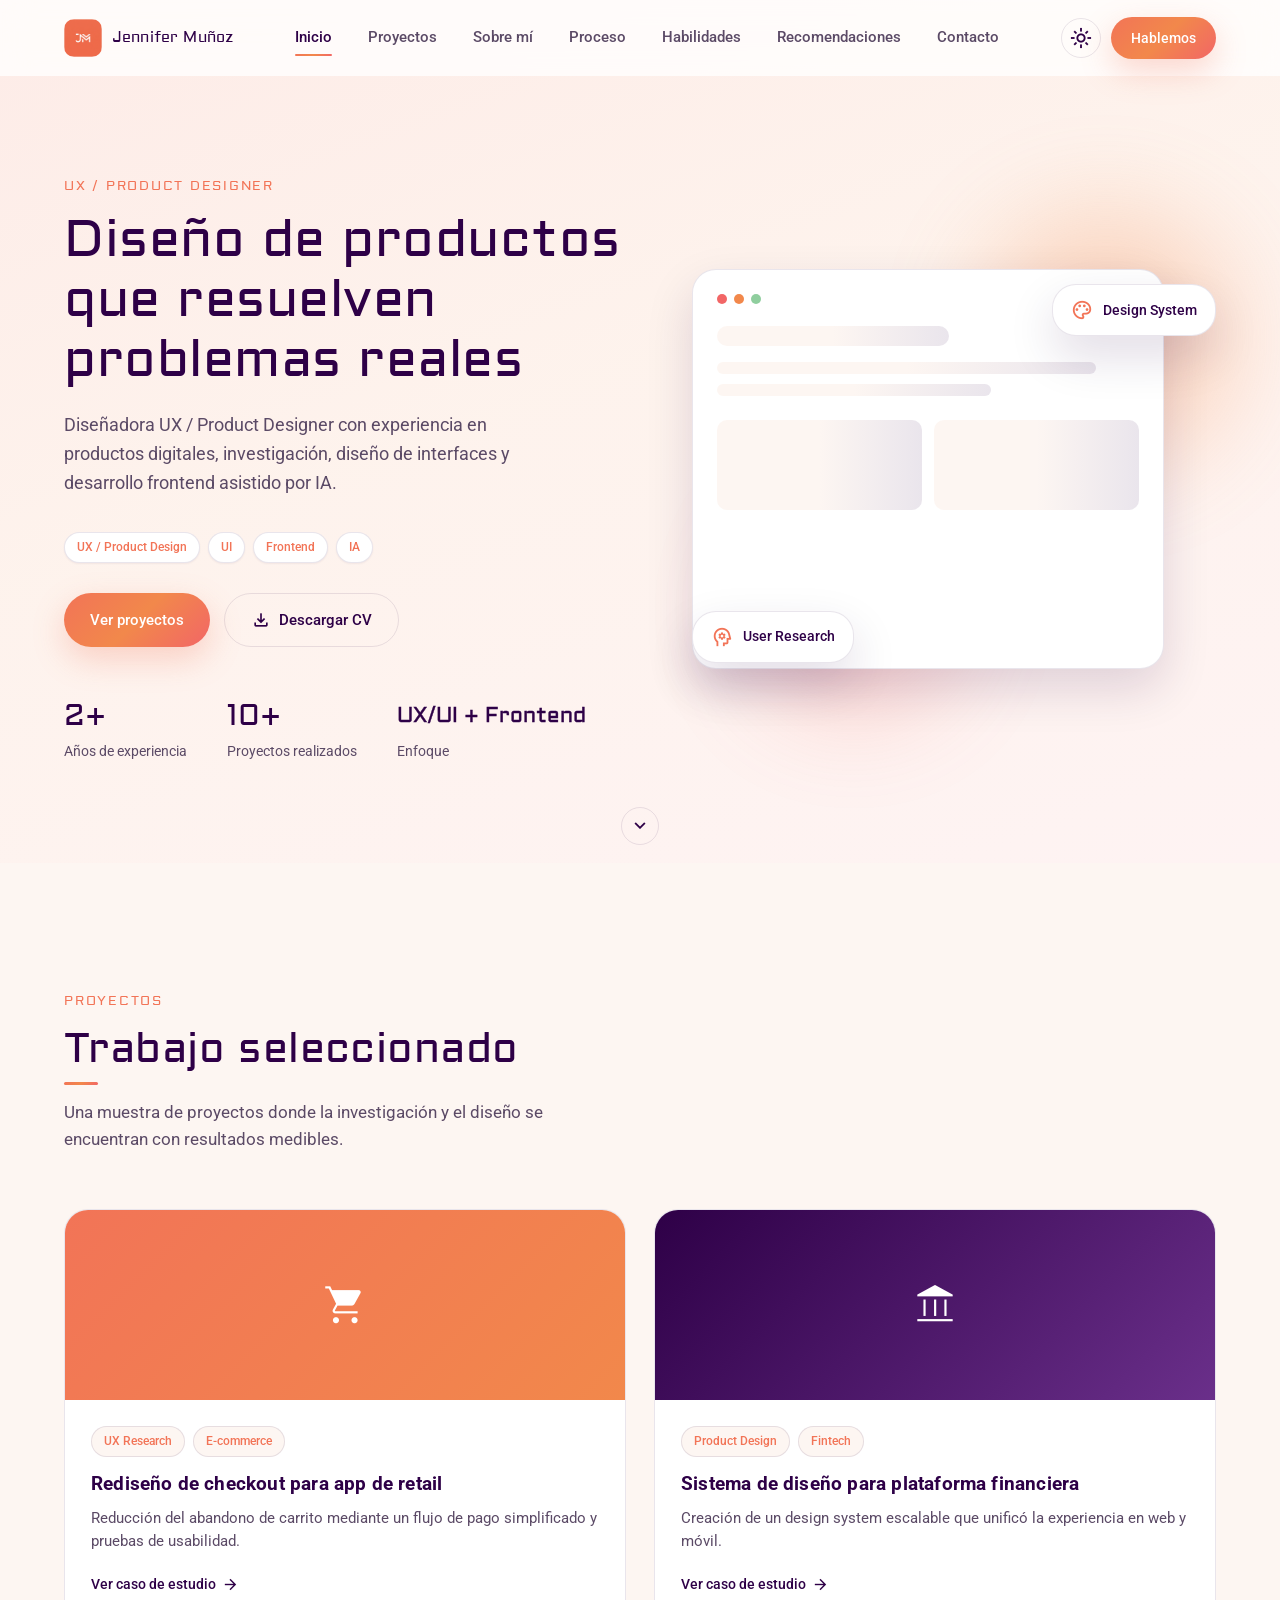
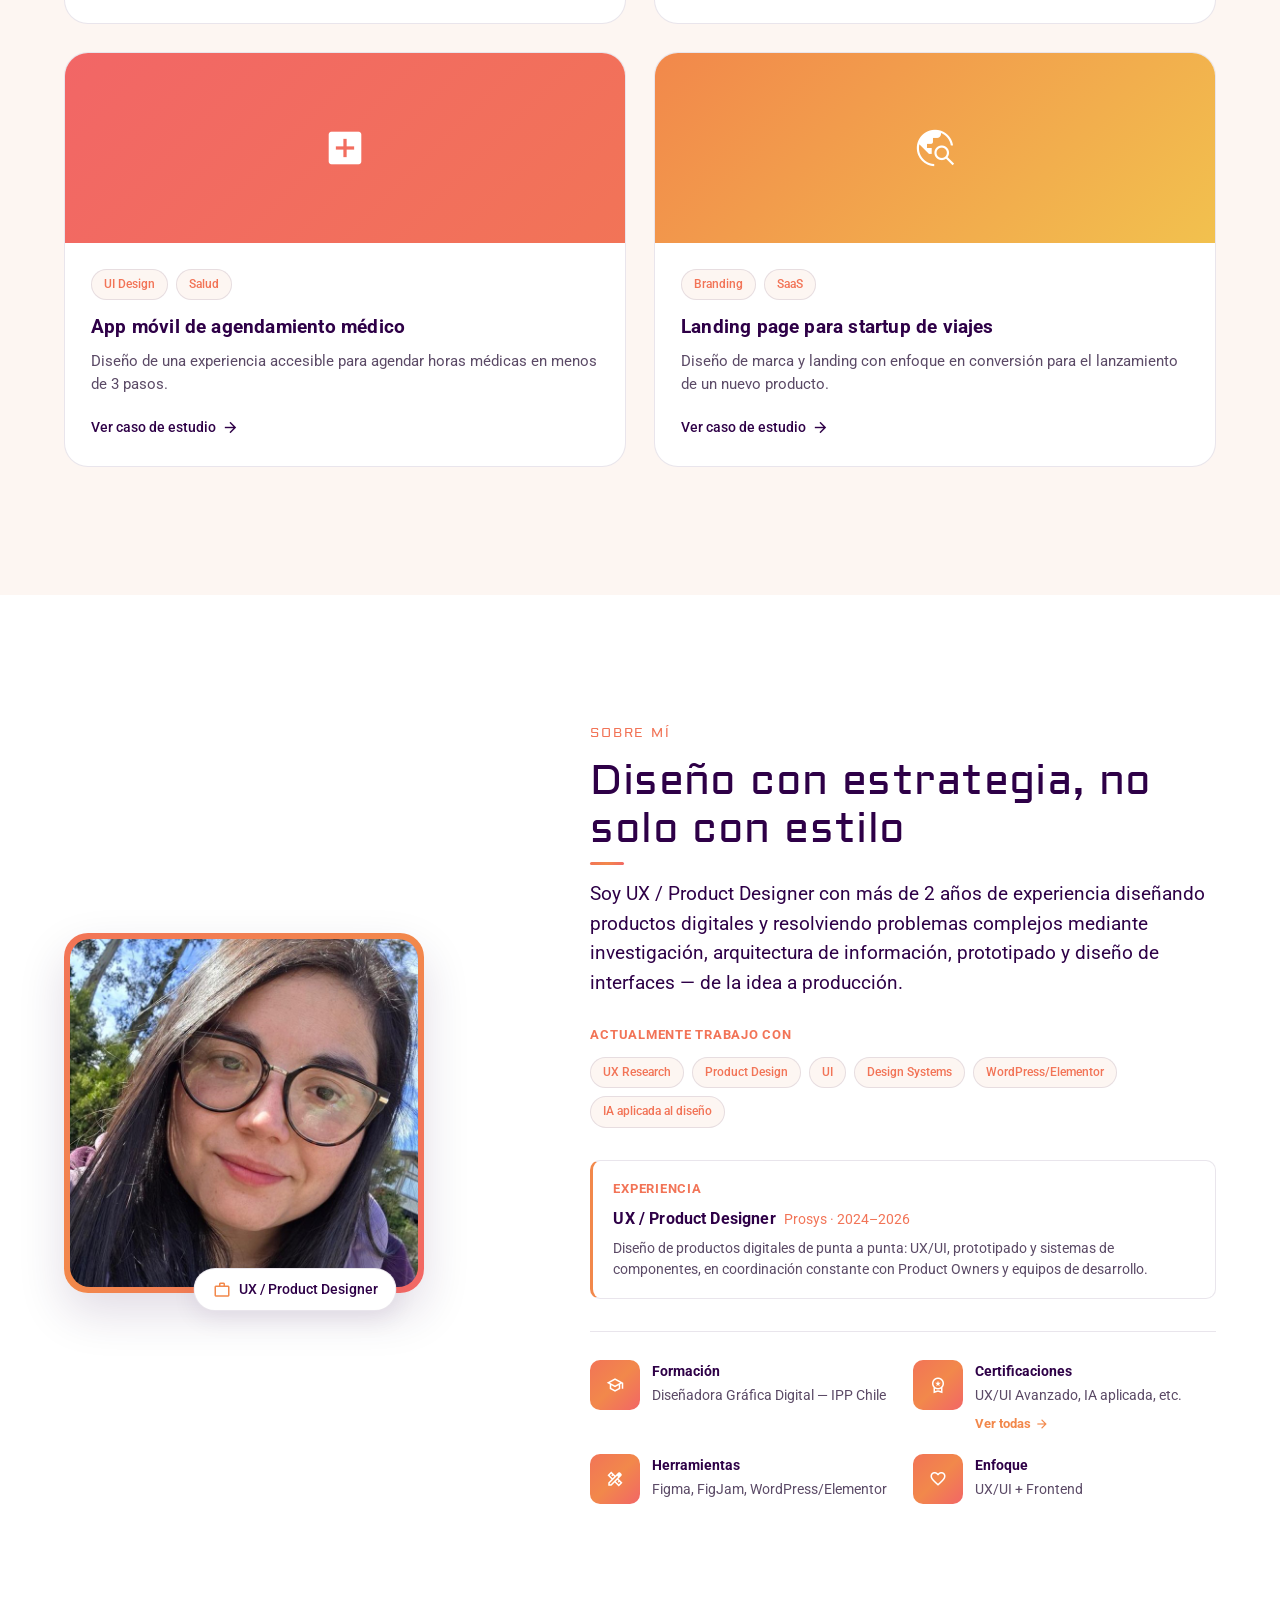
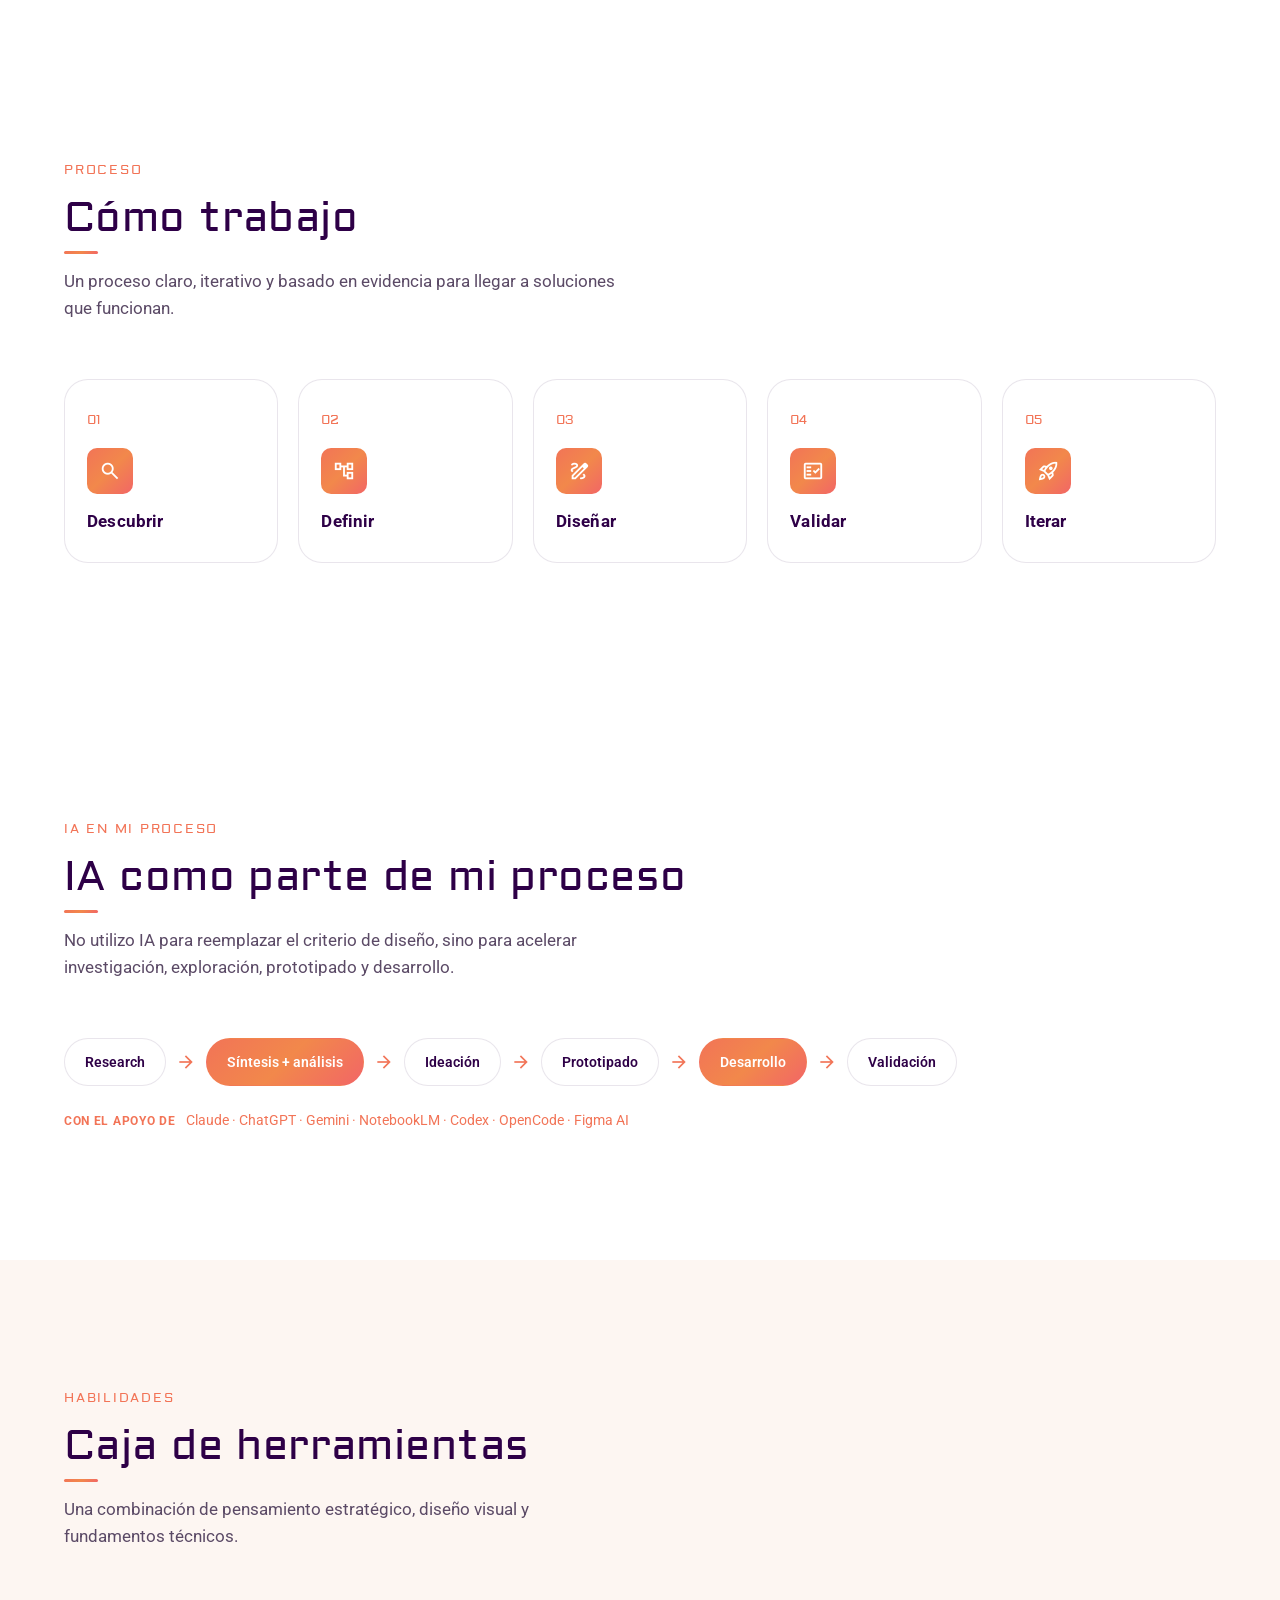
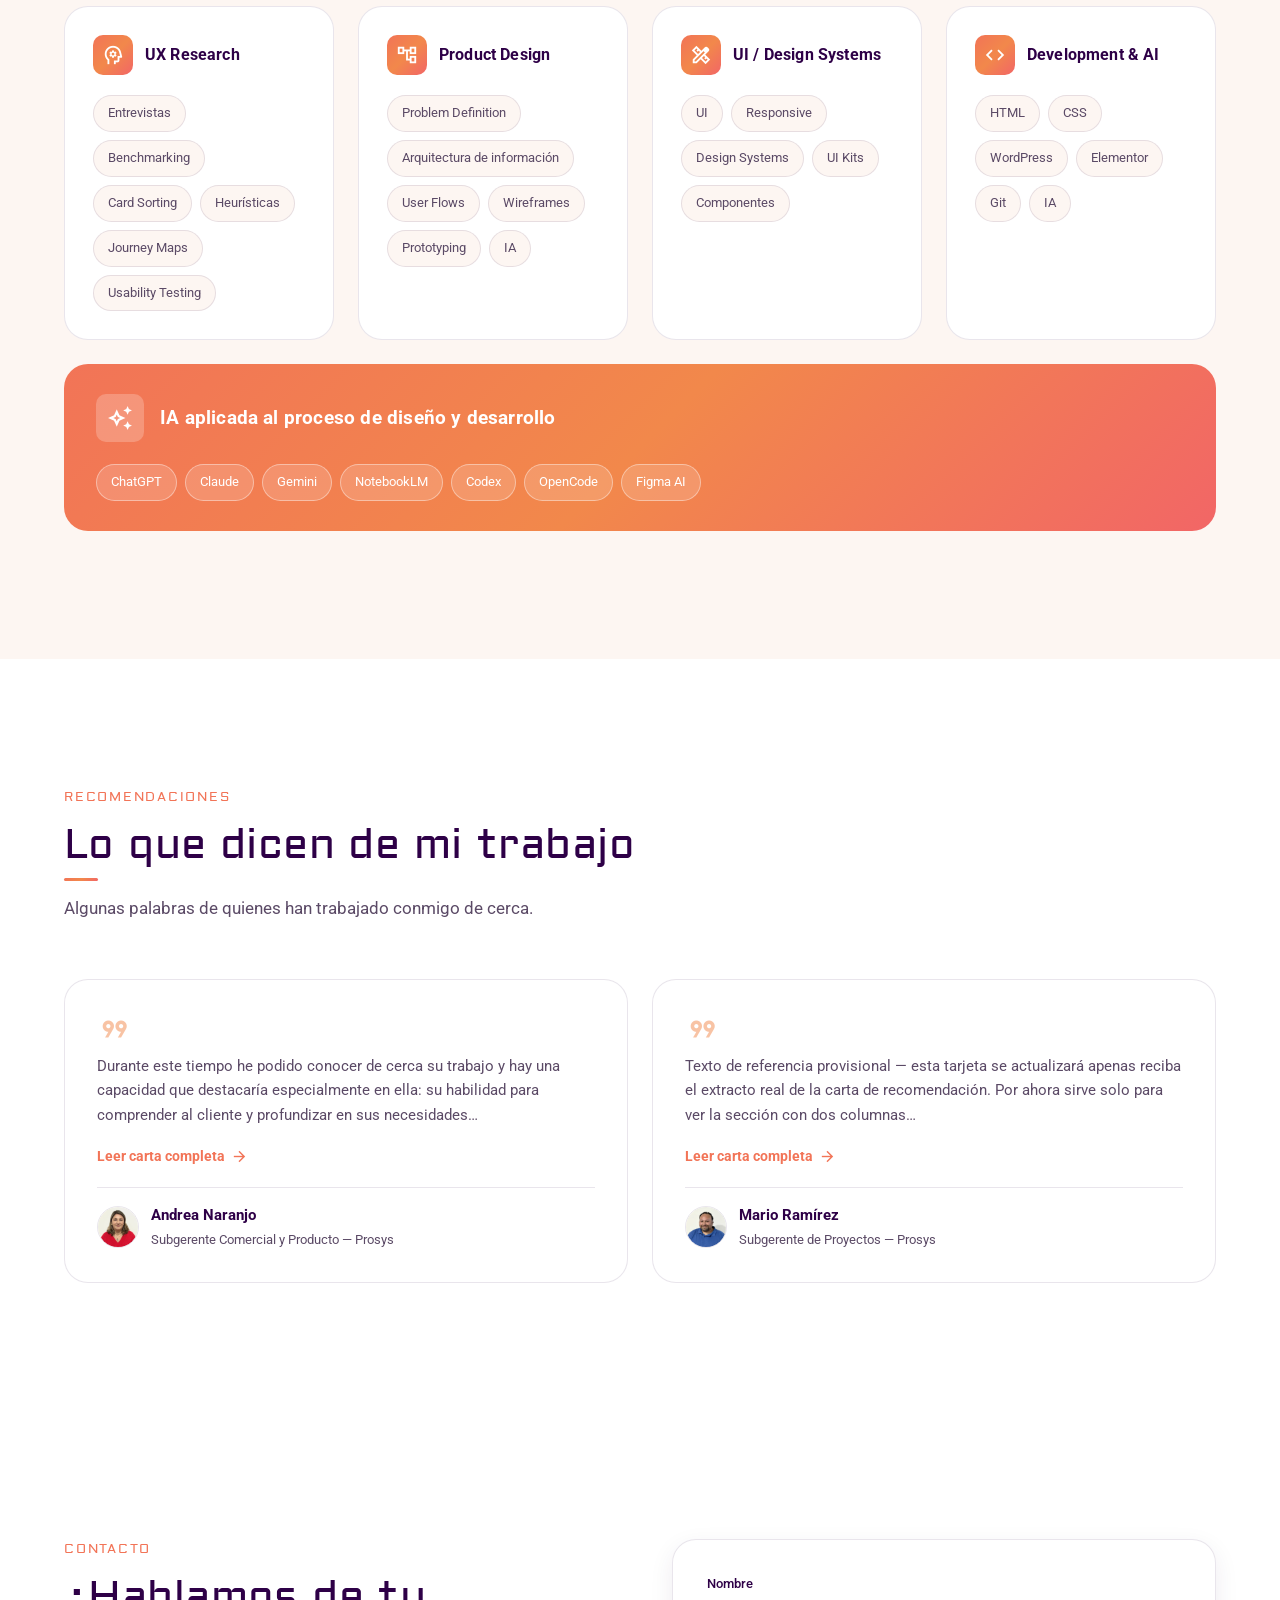
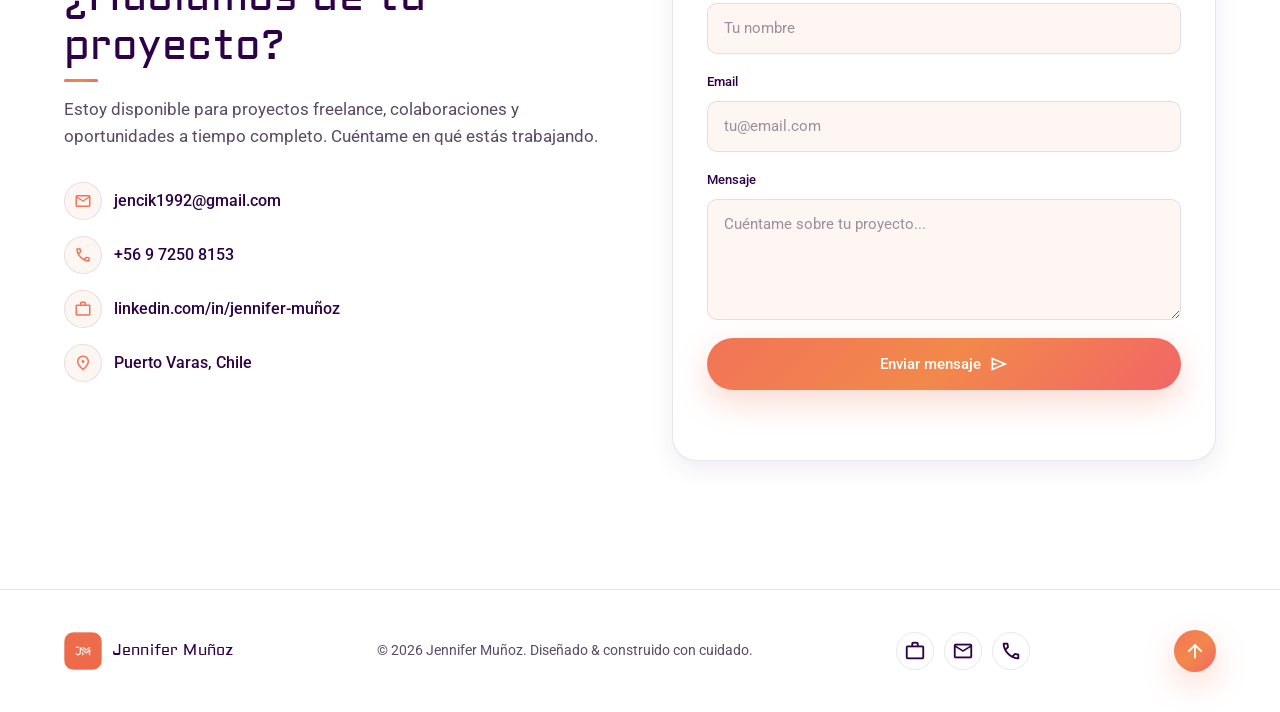
==== index.html @ 6d18bf31 "version 1" ====
<!DOCTYPE html>
<html lang="es">
<head>
<meta charset="UTF-8">
<meta name="viewport" content="width=device-width, initial-scale=1.0">
<title>Jennifer Muñoz — UX / Product Designer</title>
<meta name="description" content="Portafolio de Jennifer Muñoz, UX / Product Designer. Más de 2 años transformando necesidades de usuarios y de negocio en productos digitales claros y funcionales.">

<!-- Fonts: Roboto (texto) + Aldrich (títulos) -->
<link rel="preconnect" href="https://fonts.googleapis.com">
<link rel="preconnect" href="https://fonts.gstatic.com" crossorigin>
<link href="https://fonts.googleapis.com/css2?family=Aldrich&family=Roboto:ital,wght@0,300;0,400;0,500;0,700;0,900;1,400&display=swap" rel="stylesheet">

<!-- Google Material Symbols (iconografía) -->
<link rel="stylesheet" href="https://fonts.googleapis.com/css2?family=Material+Symbols+Outlined:opsz,wght,FILL,GRAD@20..48,300..600,0..1,-25..0&display=swap">

<link rel="icon" type="image/svg+xml" href="assets/favicon.svg">
<link rel="stylesheet" href="css/style.css">
</head>
<body>

<a class="skip-link" href="#main">Saltar al contenido</a>

<!-- ============ HEADER ============ -->
<header class="header" id="header">
  <div class="container header__inner">
    <a href="#inicio" class="logo" aria-label="Ir a inicio">
      <img src="assets/img/logo.png" alt="Jennifer Muñoz" class="logo__mark">
      <span class="logo__name">Jennifer&nbsp;Muñoz</span>
    </a>

    <nav class="nav" id="nav" aria-label="Navegación principal">
      <ul class="nav__list">
        <li><a href="#inicio" class="nav__link is-active">Inicio</a></li>
        <li><a href="#proyectos" class="nav__link">Proyectos</a></li>
        <li><a href="#sobre-mi" class="nav__link">Sobre mí</a></li>
        <li><a href="#proceso" class="nav__link">Proceso</a></li>
        <li><a href="#habilidades" class="nav__link">Habilidades</a></li>
        <li><a href="#recomendaciones" class="nav__link">Recomendaciones</a></li>
        <li><a href="#contacto" class="nav__link">Contacto</a></li>
      </ul>
    </nav>

    <div class="header__actions">
      <button class="theme-toggle" id="themeToggle" type="button" aria-label="Cambiar a modo oscuro" aria-pressed="false">
        <span class="material-symbols-outlined theme-toggle__icon theme-toggle__icon--light">light_mode</span>
        <span class="material-symbols-outlined theme-toggle__icon theme-toggle__icon--dark">dark_mode</span>
      </button>

      <a href="#contacto" class="btn btn--primary btn--sm header__cta">Hablemos</a>

      <button class="menu-toggle" id="menuToggle" type="button" aria-label="Abrir menú" aria-expanded="false" aria-controls="nav">
        <span class="material-symbols-outlined">menu</span>
      </button>
    </div>
  </div>
</header>

<div class="nav-overlay" id="navOverlay"></div>

<main id="main">

  <!-- ============ HERO / INICIO ============ -->
  <section class="hero" id="inicio">
    <div class="container hero__inner">
      <div class="hero__content" data-animate>
        <p class="eyebrow">UX / Product Designer</p>
        <h1 class="hero__title">Diseño de productos que resuelven problemas reales</h1>
        <p class="hero__lead">Diseñadora UX / Product Designer con experiencia en productos digitales, investigación, diseño de interfaces y desarrollo frontend asistido por IA.</p>

        <ul class="hero__tags">
          <li class="tag">UX / Product Design</li>
          <li class="tag">UI</li>
          <li class="tag">Frontend</li>
          <li class="tag">IA</li>
        </ul>

        <div class="hero__cta">
          <a href="#proyectos" class="btn btn--primary">Ver proyectos</a>
          <a href="assets/cv-jennifer-munoz.pdf" class="btn btn--ghost" download>
            <span class="material-symbols-outlined">download</span>
            Descargar CV
          </a>
        </div>

        <dl class="hero__stats">
          <div class="hero__stat">
            <dt data-count-to="2" data-count-suffix="+">0</dt>
            <dd>Años de experiencia</dd>
          </div>
          <div class="hero__stat">
            <dt data-count-to="10" data-count-suffix="+">0</dt>
            <dd>Proyectos realizados</dd>
          </div>
          <div class="hero__stat">
            <dt class="hero__stat-text">UX/UI + Frontend</dt>
            <dd>Enfoque</dd>
          </div>
        </dl>
      </div>

      <div class="hero__visual" data-animate data-animate-delay="1">
        <div class="hero-card hero-card--main">
          <div class="hero-card__top">
            <span class="dot dot--red"></span>
            <span class="dot dot--yellow"></span>
            <span class="dot dot--green"></span>
          </div>
          <div class="hero-card__body">
            <div class="skeleton skeleton--title"></div>
            <div class="skeleton skeleton--text"></div>
            <div class="skeleton skeleton--text short"></div>
            <div class="skeleton-grid">
              <div class="skeleton skeleton--block"></div>
              <div class="skeleton skeleton--block"></div>
            </div>
          </div>
        </div>
        <div class="hero-card hero-card--float-1">
          <span class="material-symbols-outlined">palette</span>
          <span>Design System</span>
        </div>
        <div class="hero-card hero-card--float-2">
          <span class="material-symbols-outlined">psychology</span>
          <span>User Research</span>
        </div>
        <div class="blob blob--1" aria-hidden="true"></div>
        <div class="blob blob--2" aria-hidden="true"></div>
      </div>
    </div>
    <button class="scroll-cue" id="scrollCue" aria-label="Bajar a la siguiente sección">
      <span class="material-symbols-outlined">keyboard_arrow_down</span>
    </button>
  </section>

  <!-- ============ PROYECTOS ============ -->
  <section class="projects" id="proyectos">
    <div class="container">
      <div class="section-head" data-animate>
        <p class="eyebrow">Proyectos</p>
        <h2 class="section-title">Trabajo seleccionado</h2>
        <p class="section-lead">Una muestra de proyectos donde la investigación y el diseño se encuentran con resultados medibles.</p>
      </div>

      <div class="projects__grid">

        <a class="project-card" href="proyectos/proyecto-1.html" data-animate>
          <div class="project-card__media project-card__media--1">
            <span class="material-symbols-outlined">shopping_cart</span>
          </div>
          <div class="project-card__body">
            <div class="project-card__tags">
              <span class="tag">UX Research</span>
              <span class="tag">E-commerce</span>
            </div>
            <h3>Rediseño de checkout para app de retail</h3>
            <p>Reducción del abandono de carrito mediante un flujo de pago simplificado y pruebas de usabilidad.</p>
            <span class="project-card__link">Ver caso de estudio <span class="material-symbols-outlined">arrow_forward</span></span>
          </div>
        </a>

        <a class="project-card" href="proyectos/proyecto-2.html" data-animate data-animate-delay="1">
          <div class="project-card__media project-card__media--2">
            <span class="material-symbols-outlined">account_balance</span>
          </div>
          <div class="project-card__body">
            <div class="project-card__tags">
              <span class="tag">Product Design</span>
              <span class="tag">Fintech</span>
            </div>
            <h3>Sistema de diseño para plataforma financiera</h3>
            <p>Creación de un design system escalable que unificó la experiencia en web y móvil.</p>
            <span class="project-card__link">Ver caso de estudio <span class="material-symbols-outlined">arrow_forward</span></span>
          </div>
        </a>

        <a class="project-card" href="proyectos/proyecto-3.html" data-animate data-animate-delay="2">
          <div class="project-card__media project-card__media--3">
            <span class="material-symbols-outlined">local_hospital</span>
          </div>
          <div class="project-card__body">
            <div class="project-card__tags">
              <span class="tag">UI Design</span>
              <span class="tag">Salud</span>
            </div>
            <h3>App móvil de agendamiento médico</h3>
            <p>Diseño de una experiencia accesible para agendar horas médicas en menos de 3 pasos.</p>
            <span class="project-card__link">Ver caso de estudio <span class="material-symbols-outlined">arrow_forward</span></span>
          </div>
        </a>

        <a class="project-card" href="proyectos/proyecto-4.html" data-animate data-animate-delay="3">
          <div class="project-card__media project-card__media--4">
            <span class="material-symbols-outlined">travel_explore</span>
          </div>
          <div class="project-card__body">
            <div class="project-card__tags">
              <span class="tag">Branding</span>
              <span class="tag">SaaS</span>
            </div>
            <h3>Landing page para startup de viajes</h3>
            <p>Diseño de marca y landing con enfoque en conversión para el lanzamiento de un nuevo producto.</p>
            <span class="project-card__link">Ver caso de estudio <span class="material-symbols-outlined">arrow_forward</span></span>
          </div>
        </a>

      </div>
    </div>
  </section>

  <!-- ============ SOBRE MÍ ============ -->
  <section class="about" id="sobre-mi">
    <div class="container about__inner">
      <div class="about__visual" data-animate>
        <div class="about__avatar">
          <img src="assets/img/about-photo.jpg" alt="Jennifer Muñoz" loading="lazy">
        </div>
        <div class="about__badge">
          <span class="material-symbols-outlined">work</span>
          UX / Product Designer
        </div>
      </div>

      <div class="about__content" data-animate data-animate-delay="1">
        <p class="eyebrow">Sobre mí</p>
        <h2 class="section-title">Diseño con estrategia, no solo con estilo</h2>
        <p class="about__lead">
          Soy UX / Product Designer con más de 2 años de experiencia diseñando productos digitales
          y resolviendo problemas complejos mediante investigación, arquitectura de información,
          prototipado y diseño de interfaces — de la idea a producción.
        </p>

        <div class="about__stack">
          <span class="about__stack-label">Actualmente trabajo con</span>
          <ul class="about__stack-tags">
            <li class="tag">UX Research</li>
            <li class="tag">Product Design</li>
            <li class="tag">UI</li>
            <li class="tag">Design Systems</li>
            <li class="tag">WordPress/Elementor</li>
            <li class="tag">IA aplicada al diseño</li>
          </ul>
        </div>

        <div class="about__experience">
          <span class="about__experience-label">Experiencia</span>
          <div class="about__experience-head">
            <h3>UX / Product Designer</h3>
            <span class="about__experience-meta">Prosys · 2024–2026</span>
          </div>
          <p class="about__experience-desc">Diseño de productos digitales de punta a punta: UX/UI, prototipado y sistemas de componentes, en coordinación constante con Product Owners y equipos de desarrollo.</p>
        </div>

        <ul class="about__facts">
          <li>
            <span class="material-symbols-outlined">school</span>
            <div><strong>Formación</strong><span>Diseñadora Gráfica Digital — IPP Chile</span></div>
          </li>
          <li>
            <span class="material-symbols-outlined">workspace_premium</span>
            <div>
              <strong>Certificaciones</strong>
              <span>UX/UI Avanzado, IA aplicada, etc.</span>
              <button type="button" class="about__facts-more" data-recommendation-trigger="cert-modal">
                Ver todas
                <span class="material-symbols-outlined" aria-hidden="true">arrow_forward</span>
              </button>
            </div>
          </li>
          <li>
            <span class="material-symbols-outlined">design_services</span>
            <div><strong>Herramientas</strong><span>Figma, FigJam, WordPress/Elementor</span></div>
          </li>
          <li>
            <span class="material-symbols-outlined">favorite</span>
            <div><strong>Enfoque</strong><span>UX/UI + Frontend</span></div>
          </li>
        </ul>
      </div>
    </div>

    <!-- Modal de certificaciones -->
    <div class="recommendation-modal" id="cert-modal" aria-hidden="true">
      <div class="recommendation-modal__overlay" data-recommendation-close></div>
      <div class="recommendation-modal__panel" role="dialog" aria-modal="true" aria-labelledby="cert-modal-title">
        <button type="button" class="recommendation-modal__close" data-recommendation-close aria-label="Cerrar">
          <span class="material-symbols-outlined" aria-hidden="true">close</span>
        </button>
        <span class="material-symbols-outlined recommendation-modal__quote-icon" aria-hidden="true">workspace_premium</span>
        <p class="eyebrow">Formación complementaria</p>
        <h3 class="cert-modal__title" id="cert-modal-title">Certificaciones</h3>
        <ul class="cert-modal__list">
          <li>
            <strong>Photoshop e Illustrator</strong>
            <span>CoderHouse · 2023</span>
          </li>
          <li>
            <strong>UX/UI</strong>
            <span>CoderHouse · 2023</span>
          </li>
          <li>
            <strong>UX/UI Avanzado</strong>
            <span>CoderHouse · 2025</span>
          </li>
          <li>
            <strong>Inteligencia Artificial: Técnicas de Aplicación y Perspectivas</strong>
            <span>IPLACEX · Octubre 2025</span>
          </li>
          <li>
            <strong>Domina la IA con Gemini</strong>
            <span>Google · Octubre 2025</span>
          </li>
          <li>
            <strong>Maximiza la IA en tu negocio (uso responsable de la IA)</strong>
            <span>Santander Open Academy · 2026</span>
          </li>
          <li>
            <strong>Desarrollo Web (en curso)</strong>
            <span>CoderHouse · 2026</span>
          </li>
        </ul>
      </div>
    </div>
  </section>

  <!-- ============ PROCESO ============ -->
  <section class="process" id="proceso">
    <div class="container">
      <div class="section-head" data-animate>
        <p class="eyebrow">Proceso</p>
        <h2 class="section-title">Cómo trabajo</h2>
        <p class="section-lead">Un proceso claro, iterativo y basado en evidencia para llegar a soluciones que funcionan.</p>
      </div>

      <ol class="process__list">
        <li class="process__step" data-animate tabindex="0">
          <span class="process__number">01</span>
          <span class="material-symbols-outlined process__icon">search</span>
          <h3>Descubrir</h3>
          <p>Oriento cada decisión con research: entrevistas, encuestas, benchmarking, card sorting y análisis heurístico.</p>
        </li>
        <li class="process__step" data-animate data-animate-delay="1" tabindex="0">
          <span class="process__number">02</span>
          <span class="material-symbols-outlined process__icon">account_tree</span>
          <h3>Definir</h3>
          <p>Sistematizo el diseño con arquitectura de información, user flows y wireflows que sientan bases escalables.</p>
        </li>
        <li class="process__step" data-animate data-animate-delay="2" tabindex="0">
          <span class="process__number">03</span>
          <span class="material-symbols-outlined process__icon">draw</span>
          <h3>Diseñar</h3>
          <p>Prototipo interfaces web/mobile con sistemas de componentes reutilizables y UI responsive.</p>
        </li>
        <li class="process__step" data-animate data-animate-delay="3" tabindex="0">
          <span class="process__number">04</span>
          <span class="material-symbols-outlined process__icon">fact_check</span>
          <h3>Validar</h3>
          <p>Reduzco errores e inconsistencias validando cada solución con testing con usuarios reales.</p>
        </li>
        <li class="process__step" data-animate data-animate-delay="4" tabindex="0">
          <span class="process__number">05</span>
          <span class="material-symbols-outlined process__icon">rocket_launch</span>
          <h3>Iterar</h3>
          <p>Llevo el diseño a producción y acompaño la adopción con manuales y capacitación.</p>
        </li>
      </ol>
    </div>
  </section>

  <!-- ============ IA EN MI PROCESO ============ -->
  <section class="ai-process" id="ia-proceso">
    <div class="container">
      <div class="section-head" data-animate>
        <p class="eyebrow">IA en mi proceso</p>
        <h2 class="section-title">IA como parte de mi proceso</h2>
        <p class="section-lead">No utilizo IA para reemplazar el criterio de diseño, sino para acelerar investigación, exploración, prototipado y desarrollo.</p>
      </div>

      <div class="ai-process__flow" data-animate data-animate-delay="1">
        <span class="ai-process__step">Research</span>
        <span class="material-symbols-outlined ai-process__arrow" aria-hidden="true">arrow_forward</span>
        <span class="ai-process__step ai-process__step--ai">Síntesis + análisis</span>
        <span class="material-symbols-outlined ai-process__arrow" aria-hidden="true">arrow_forward</span>
        <span class="ai-process__step">Ideación</span>
        <span class="material-symbols-outlined ai-process__arrow" aria-hidden="true">arrow_forward</span>
        <span class="ai-process__step">Prototipado</span>
        <span class="material-symbols-outlined ai-process__arrow" aria-hidden="true">arrow_forward</span>
        <span class="ai-process__step ai-process__step--ai">Desarrollo</span>
        <span class="material-symbols-outlined ai-process__arrow" aria-hidden="true">arrow_forward</span>
        <span class="ai-process__step">Validación</span>
      </div>

      <p class="ai-process__tools" data-animate data-animate-delay="2">
        <span class="ai-process__tools-label">Con el apoyo de</span>
        Claude · ChatGPT · Gemini · NotebookLM · Codex · OpenCode · Figma AI
      </p>
    </div>
  </section>

  <!-- ============ HABILIDADES ============ -->
  <section class="skills" id="habilidades">
    <div class="container">
      <div class="section-head" data-animate>
        <p class="eyebrow">Habilidades</p>
        <h2 class="section-title">Caja de herramientas</h2>
        <p class="section-lead">Una combinación de pensamiento estratégico, diseño visual y fundamentos técnicos.</p>
      </div>

      <div class="skills__grid">
        <div class="skills__category" data-animate>
          <div class="skills__category-head">
            <span class="material-symbols-outlined">psychology</span>
            <h3>UX Research</h3>
          </div>
          <ul class="skills__tags">
            <li>Entrevistas</li>
            <li>Benchmarking</li>
            <li>Card Sorting</li>
            <li>Heurísticas</li>
            <li>Journey Maps</li>
            <li>Usability Testing</li>
          </ul>
        </div>

        <div class="skills__category" data-animate data-animate-delay="1">
          <div class="skills__category-head">
            <span class="material-symbols-outlined">account_tree</span>
            <h3>Product Design</h3>
          </div>
          <ul class="skills__tags">
            <li>Problem Definition</li>
            <li>Arquitectura de información</li>
            <li>User Flows</li>
            <li>Wireframes</li>
            <li>Prototyping</li>
            <li>IA</li>
          </ul>
        </div>

        <div class="skills__category" data-animate data-animate-delay="2">
          <div class="skills__category-head">
            <span class="material-symbols-outlined">design_services</span>
            <h3>UI / Design Systems</h3>
          </div>
          <ul class="skills__tags">
            <li>UI</li>
            <li>Responsive</li>
            <li>Design Systems</li>
            <li>UI Kits</li>
            <li>Componentes</li>
          </ul>
        </div>

        <div class="skills__category" data-animate data-animate-delay="3">
          <div class="skills__category-head">
            <span class="material-symbols-outlined">code</span>
            <h3>Development &amp; AI</h3>
          </div>
          <ul class="skills__tags">
            <li>HTML</li>
            <li>CSS</li>
            <li>WordPress</li>
            <li>Elementor</li>
            <li>Git</li>
            <li>IA</li>
          </ul>
        </div>
      </div>

      <div class="skills__featured" data-animate data-animate-delay="4">
        <div class="skills__featured-head">
          <span class="material-symbols-outlined">auto_awesome</span>
          <div>
            <h3>IA aplicada al proceso de diseño y desarrollo</h3>
          </div>
        </div>
        <ul class="skills__tags skills__tags--featured">
          <li>ChatGPT</li>
          <li>Claude</li>
          <li>Gemini</li>
          <li>NotebookLM</li>
          <li>Codex</li>
          <li>OpenCode</li>
          <li>Figma AI</li>
        </ul>
      </div>
    </div>
  </section>

  <!-- ============ RECOMENDACIONES ============ -->
  <section class="recommendations" id="recomendaciones">
    <div class="container">
      <div class="section-head" data-animate>
        <p class="eyebrow">Recomendaciones</p>
        <h2 class="section-title">Lo que dicen de mi trabajo</h2>
        <p class="section-lead">Algunas palabras de quienes han trabajado conmigo de cerca.</p>
      </div>

      <div class="recommendations__grid">

        <article class="recommendation-card" data-animate>
          <span class="material-symbols-outlined recommendation-card__quote-icon" aria-hidden="true">format_quote</span>
          <p class="recommendation-card__excerpt">
            Durante este tiempo he podido conocer de cerca su trabajo y hay una capacidad que destacaría especialmente en ella: su habilidad para comprender al cliente y profundizar en sus necesidades&hellip;
          </p>
          <button type="button" class="recommendation-card__more" data-recommendation-trigger="rec-1">
            Leer carta completa
            <span class="material-symbols-outlined" aria-hidden="true">arrow_forward</span>
          </button>
          <footer class="recommendation-card__author">
            <img src="assets/img/rec-andrea-naranjo.jpg" alt="Andrea Naranjo" class="recommendation-card__avatar" loading="lazy">
            <div>
              <strong>Andrea Naranjo</strong>
              <span>Subgerente Comercial y Producto — Prosys</span>
            </div>
          </footer>
        </article>

        <article class="recommendation-card" data-animate data-animate-delay="1">
          <span class="material-symbols-outlined recommendation-card__quote-icon" aria-hidden="true">format_quote</span>
          <p class="recommendation-card__excerpt">
            Texto de referencia provisional — esta tarjeta se actualizará apenas reciba el extracto real de la carta de recomendación. Por ahora sirve solo para ver la sección con dos columnas&hellip;
          </p>
          <button type="button" class="recommendation-card__more" data-recommendation-trigger="rec-2">
            Leer carta completa
            <span class="material-symbols-outlined" aria-hidden="true">arrow_forward</span>
          </button>
          <footer class="recommendation-card__author">
            <img src="assets/img/rec-mario-ramirez.jpg" alt="Mario Ramírez" class="recommendation-card__avatar" loading="lazy">
            <div>
              <strong>Mario Ramírez</strong>
              <span>Subgerente de Proyectos — Prosys</span>
            </div>
          </footer>
        </article>

      </div>
    </div>

    <!-- Modales de carta completa -->
    <div class="recommendation-modal" id="rec-1" aria-hidden="true">
      <div class="recommendation-modal__overlay" data-recommendation-close></div>
      <div class="recommendation-modal__panel" role="dialog" aria-modal="true" aria-labelledby="rec-1-title">
        <button type="button" class="recommendation-modal__close" data-recommendation-close aria-label="Cerrar">
          <span class="material-symbols-outlined" aria-hidden="true">close</span>
        </button>
        <span class="material-symbols-outlined recommendation-modal__quote-icon" aria-hidden="true">format_quote</span>
        <div class="recommendation-modal__letter">
          <p class="recommendation-modal__text">A quien corresponda:</p>
          <p class="recommendation-modal__text">
            Por medio de la presente, quiero recomendar a Jennifer Muñoz, con quien he tenido la
            oportunidad de trabajar en Prosys en el área de Experiencia de Usuario.
          </p>
          <p class="recommendation-modal__text">
            Durante este tiempo he podido conocer de cerca su trabajo y hay una capacidad que destacaría
            especialmente en ella: su habilidad para comprender al cliente y profundizar en sus
            necesidades. Jennifer tiene una muy buena capacidad para conducir procesos de levantamiento
            y entendimiento, escuchar, analizar la información obtenida y aportar una mirada que permite
            comprender mejor el desafío que se busca resolver.
          </p>
          <p class="recommendation-modal__text">
            También destaco especialmente la calidad y profundidad de sus análisis de mercado. Tiene
            curiosidad y una disposición natural a investigar más allá de lo solicitado, lo que le permite
            entregar antecedentes y perspectivas que enriquecen la toma de decisiones y muchas veces
            superan lo inicialmente esperado.
          </p>
          <p class="recommendation-modal__text">
            Otro aspecto que valoro mucho de Jennifer es su capacidad y disposición permanente para
            aprender. Es una profesional que busca activamente nuevas herramientas y conocimientos, se
            capacita por iniciativa propia y demuestra un interés genuino por seguir desarrollándose, sin
            necesitar que alguien se lo solicite.
          </p>
          <p class="recommendation-modal__text">
            Esa combinación de escucha, análisis, curiosidad e iniciativa hace que pueda aportar no
            solamente desde la disciplina de UX, sino también en conversaciones donde es necesario
            conectar las necesidades del usuario y del cliente con las decisiones de producto y negocio.
          </p>
          <p class="recommendation-modal__text">
            Por mi experiencia trabajando con ella, considero que Jennifer puede ser un aporte muy valioso
            para equipos que busquen una profesional comprometida con comprender antes de diseñar,
            con capacidad de aprendizaje y con una mirada que vaya más allá de lo evidente.
          </p>
          <p class="recommendation-modal__text">
            La recomiendo con plena confianza para continuar desarrollándose profesionalmente en roles
            relacionados con Experiencia de Usuario, UX Research, Product Design y disciplinas afines.
          </p>
          <p class="recommendation-modal__text">
            Quedo disponible para entregar mayores antecedentes sobre su experiencia y desempeño
            profesional si fueran necesarios.
          </p>
        </div>
        <footer class="recommendation-modal__author">
          <img src="assets/img/rec-andrea-naranjo.jpg" alt="Andrea Naranjo" class="recommendation-modal__avatar" loading="lazy">
          <div>
            <strong id="rec-1-title">Andrea Naranjo</strong>
            <span>Subgerente Comercial y Producto — Prosys</span>
            <span class="recommendation-modal__contact">Contacto de referencia: +56 9 3385 2153</span>
          </div>
        </footer>
      </div>
    </div>

    <div class="recommendation-modal" id="rec-2" aria-hidden="true">
      <div class="recommendation-modal__overlay" data-recommendation-close></div>
      <div class="recommendation-modal__panel" role="dialog" aria-modal="true" aria-labelledby="rec-2-title">
        <button type="button" class="recommendation-modal__close" data-recommendation-close aria-label="Cerrar">
          <span class="material-symbols-outlined" aria-hidden="true">close</span>
        </button>
        <span class="material-symbols-outlined recommendation-modal__quote-icon" aria-hidden="true">format_quote</span>
        <p class="recommendation-modal__text">
          Texto de referencia provisional. Todavía no he recibido el extracto real de esta carta —
          este bloque se reemplazará por el texto completo apenas esté disponible. Mientras tanto,
          esta tarjeta solo muestra cómo se verá la interacción de "leer carta completa" con dos
          recomendaciones en la sección.
        </p>
        <footer class="recommendation-modal__author">
          <img src="assets/img/rec-mario-ramirez.jpg" alt="Mario Ramírez" class="recommendation-modal__avatar" loading="lazy">
          <div>
            <strong id="rec-2-title">Mario Ramírez</strong>
            <span>Subgerente de Proyectos — Prosys</span>
          </div>
        </footer>
      </div>
    </div>
  </section>

  <!-- ============ CONTACTO ============ -->
  <section class="contact" id="contacto">
    <div class="container contact__inner">
      <div class="contact__content" data-animate>
        <p class="eyebrow">Contacto</p>
        <h2 class="section-title">¿Hablamos de tu proyecto?</h2>
        <p class="section-lead">Estoy disponible para proyectos freelance, colaboraciones y oportunidades a tiempo completo. Cuéntame en qué estás trabajando.</p>

        <ul class="contact__list">
          <li>
            <a href="mailto:jencik1992@gmail.com">
              <span class="material-symbols-outlined">mail</span>
              jencik1992@gmail.com
            </a>
          </li>
          <li>
            <a href="tel:+56972508153">
              <span class="material-symbols-outlined">call</span>
              +56 9 7250 8153
            </a>
          </li>
          <li>
            <a href="https://www.linkedin.com/in/jennifer-muñoz-3518a0296" target="_blank" rel="noopener noreferrer">
              <span class="material-symbols-outlined">work</span>
              linkedin.com/in/jennifer-muñoz
            </a>
          </li>
          <li>
            <a href="https://www.google.com/maps/search/?api=1&query=Puerto+Varas%2C+Chile" target="_blank" rel="noopener noreferrer">
              <span class="material-symbols-outlined">location_on</span>
              Puerto Varas, Chile
            </a>
          </li>
        </ul>
      </div>

      <form class="contact__form" id="contactForm" name="contacto" method="POST" data-netlify="true" netlify-honeypot="empresa" data-animate data-animate-delay="1">
        <input type="hidden" name="form-name" value="contacto">
        <p class="hp-field"><label>No llenar: <input name="empresa"></label></p>

        <div class="form-field">
          <label for="nombre">Nombre</label>
          <input type="text" id="nombre" name="nombre" placeholder="Tu nombre" required>
        </div>
        <div class="form-field">
          <label for="email">Email</label>
          <input type="email" id="email" name="email" placeholder="tu@email.com" required>
        </div>
        <div class="form-field">
          <label for="mensaje">Mensaje</label>
          <textarea id="mensaje" name="mensaje" rows="4" placeholder="Cuéntame sobre tu proyecto..." required></textarea>
        </div>

        <button type="submit" class="btn btn--primary btn--block">
          Enviar mensaje
          <span class="material-symbols-outlined">send</span>
        </button>

        <p class="form-status" id="formStatus" role="status" aria-live="polite"></p>
      </form>
    </div>
  </section>

</main>

<!-- ============ FOOTER ============ -->
<footer class="footer">
  <div class="container footer__inner">
    <a href="#inicio" class="logo logo--footer">
      <img src="assets/img/logo.png" alt="Jennifer Muñoz" class="logo__mark">
      <span class="logo__name">Jennifer&nbsp;Muñoz</span>
    </a>

    <p class="footer__copy">© <span id="year"></span> Jennifer Muñoz. Diseñado &amp; construido con cuidado.</p>

    <div class="footer__social">
      <a href="https://www.linkedin.com/in/jennifer-muñoz-3518a0296" target="_blank" rel="noopener noreferrer" aria-label="LinkedIn">
        <span class="material-symbols-outlined">work</span>
      </a>
      <a href="mailto:jencik1992@gmail.com" aria-label="Email">
        <span class="material-symbols-outlined">mail</span>
      </a>
      <a href="tel:+56972508153" aria-label="Teléfono">
        <span class="material-symbols-outlined">call</span>
      </a>
    </div>

    <button class="back-to-top" id="backToTop" aria-label="Volver arriba">
      <span class="material-symbols-outlined">arrow_upward</span>
    </button>
  </div>
</footer>

<script src="js/script.js"></script>
</body>
</html>
---- css/style.css ----
/* =========================================================
   PORTAFOLIO — Jennifer Muñoz | UX/UI & Product Designer
   HTML5 + CSS3 + JS Vanilla — sin frameworks
   ========================================================= */

/* ---------- 1. RESET ---------- */
*, *::before, *::after { box-sizing: border-box; margin: 0; padding: 0; }
html { scroll-behavior: smooth; }
@media (prefers-reduced-motion: reduce) {
  html { scroll-behavior: auto; }
  *, *::before, *::after { animation-duration: 0.01ms !important; animation-iteration-count: 1 !important; transition-duration: 0.01ms !important; scroll-behavior: auto !important; }
}
img, svg { display: block; max-width: 100%; }
a { color: inherit; text-decoration: none; }
ul, ol { list-style: none; }
button, input, textarea { font: inherit; color: inherit; }
button { cursor: pointer; background: none; border: none; }
input, textarea { outline: none; }

/* ---------- 2. DESIGN TOKENS ---------- */
:root {
  /* Paleta — modo claro (por defecto) */
  --color-bg: #FFFFFF;
  --color-bg-alt: #FDF6F2;
  --color-surface: #FFFFFF;
  --color-border: rgba(46, 0, 71, 0.10);

  --color-text-primary: #2E0047;
  --color-text-body: #5B4A66;
  --color-text-secondary: #F27457;
  --color-text-on-accent: #FFFFFF;

  --color-secondary: #F2884B;
  --color-tertiary: #F26666;

  --gradient-accent: linear-gradient(135deg, #F27457 0%, #F2884B 50%, #F26666 100%);
  --gradient-hero: linear-gradient(160deg, rgba(242,116,87,0.14) 0%, rgba(242,136,75,0.10) 45%, rgba(242,102,102,0.08) 100%);

  --shadow-sm: 0 1px 2px rgba(46, 0, 71, 0.06);
  --shadow-md: 0 8px 24px rgba(46, 0, 71, 0.08);
  --shadow-lg: 0 20px 48px rgba(46, 0, 71, 0.14);
  --shadow-glow: 0 12px 32px rgba(242, 116, 87, 0.28);

  /* Tipografía */
  --font-body: 'Roboto', -apple-system, BlinkMacSystemFont, 'Segoe UI', sans-serif;
  --font-display: 'Aldrich', 'Roboto', sans-serif;

  /* Radios y espaciado */
  --radius: 16px;
  --radius-lg: 24px;
  --radius-sm: 10px;
  --radius-pill: 999px;

  --container-w: 1200px;
  --section-py: clamp(72px, 10vw, 140px);

  /* Motion */
  --ease: cubic-bezier(0.16, 1, 0.3, 1);
  --transition: 0.35s var(--ease);
}

[data-theme="dark"] {
  --color-bg: #150019;
  --color-bg-alt: #1E0A24;
  --color-surface: #22102A;
  --color-border: rgba(255, 255, 255, 0.08);

  --color-text-primary: #F6ECFB;
  --color-text-body: #C7B7D1;
  --color-text-secondary: #FF9779;
  --color-text-on-accent: #FFFFFF;

  --color-secondary: #F2884B;
  --color-tertiary: #FF7E7E;

  --gradient-accent: linear-gradient(135deg, #F27457 0%, #F2884B 50%, #FF7E7E 100%);
  --gradient-hero: linear-gradient(160deg, rgba(242,116,87,0.18) 0%, rgba(242,136,75,0.10) 45%, rgba(255,126,126,0.10) 100%);

  --shadow-sm: 0 1px 2px rgba(0, 0, 0, 0.3);
  --shadow-md: 0 8px 24px rgba(0, 0, 0, 0.35);
  --shadow-lg: 0 24px 60px rgba(0, 0, 0, 0.5);
  --shadow-glow: 0 12px 36px rgba(242, 116, 87, 0.35);
}

/* ---------- 3. BASE ---------- */
body {
  font-family: var(--font-body);
  background: var(--color-bg);
  color: var(--color-text-body);
  font-size: 16px;
  line-height: 1.6;
  -webkit-font-smoothing: antialiased;
  transition: background-color var(--transition), color var(--transition);
  overflow-x: hidden;
}

.container {
  width: 100%;
  max-width: var(--container-w);
  margin-inline: auto;
  padding-inline: 24px;
}

h1, h2, h3, h4 {
  font-family: var(--font-display);
  color: var(--color-text-primary);
  font-weight: 400;
  line-height: 1.15;
  letter-spacing: 0.01em;
}

.material-symbols-outlined {
  font-variation-settings: 'FILL' 0, 'wght' 400, 'GRAD' 0, 'opsz' 24;
  font-size: 22px;
  line-height: 1;
}

.skip-link {
  position: absolute; left: -999px; top: 0;
  background: var(--color-text-primary); color: #fff;
  padding: 12px 20px; border-radius: 0 0 var(--radius-sm) 0; z-index: 999;
}
.skip-link:focus { left: 0; }

:focus-visible {
  outline: 2px solid var(--color-tertiary);
  outline-offset: 3px;
  border-radius: 4px;
}

.eyebrow {
  font-family: var(--font-display);
  font-size: 12.5px;
  letter-spacing: 0.14em;
  text-transform: uppercase;
  color: var(--color-text-secondary);
  margin-bottom: 14px;
}

.section-title {
  position: relative;
  font-size: clamp(28px, 4vw, 42px);
  margin-bottom: 26px;
}
/* Barrita corta bajo cada título de sección — mismo motivo que usa el CV
   bajo sus encabezados ("Perfil", "Experiencia", "Habilidades"...). */
.section-title::after {
  content: "";
  position: absolute;
  left: 0; bottom: -12px;
  width: 34px; height: 3px;
  border-radius: 2px;
  background: var(--gradient-accent);
}

.section-lead {
  max-width: 560px;
  font-size: 17px;
  color: var(--color-text-body);
}

.section-head { max-width: 640px; margin-bottom: 56px; }

section { padding-block: var(--section-py); }

/* ---------- 4. BOTONES ---------- */
.btn {
  display: inline-flex;
  align-items: center;
  justify-content: center;
  gap: 8px;
  padding: 14px 26px;
  border-radius: var(--radius-pill);
  font-weight: 500;
  font-size: 15px;
  white-space: nowrap;
  transition: transform var(--transition), box-shadow var(--transition), background var(--transition), border-color var(--transition);
  will-change: transform;
}
.btn .material-symbols-outlined { font-size: 20px; }
.btn:hover { transform: translateY(-2px); }
.btn:active { transform: translateY(0); }

.btn--primary {
  background: var(--gradient-accent);
  color: #fff;
  box-shadow: var(--shadow-glow);
}
.btn--primary:hover { box-shadow: 0 16px 40px rgba(242, 116, 87, 0.38); }

.btn--ghost {
  background: transparent;
  color: var(--color-text-primary);
  border: 1.5px solid var(--color-border);
}
.btn--ghost:hover { border-color: var(--color-text-secondary); color: var(--color-text-secondary); }

.btn--sm { padding: 10px 20px; font-size: 14px; }
.btn--block { width: 100%; }

/* ---------- 5. HEADER ---------- */
.header {
  position: fixed;
  top: 0; left: 0; right: 0;
  z-index: 100;
  border-bottom: 1px solid transparent;
  transition: border-color var(--transition), box-shadow var(--transition);
}
/* El desenfoque vive en un pseudo-elemento (no en .header) para que .header
   NO se convierta en containing block de sus descendientes position:fixed
   (el panel de navegación móvil #nav depende de posicionarse contra el viewport). */
.header::before {
  content: "";
  position: absolute;
  inset: 0;
  z-index: -1;
  background: color-mix(in srgb, var(--color-bg) 78%, transparent);
  backdrop-filter: blur(14px) saturate(140%);
  -webkit-backdrop-filter: blur(14px) saturate(140%);
  transition: background-color var(--transition);
}
.header.is-scrolled {
  border-bottom-color: var(--color-border);
  box-shadow: var(--shadow-sm);
}

.header__inner {
  display: flex;
  align-items: center;
  justify-content: space-between;
  height: 76px;
}

.logo {
  display: flex;
  align-items: center;
  gap: 10px;
  font-family: var(--font-display);
  color: var(--color-text-primary);
}
.logo__mark {
  display: block;
  width: 38px; height: 38px;
  border-radius: var(--radius-sm);
  object-fit: cover;
}
.logo__name { font-size: 15px; letter-spacing: 0.01em; }

.nav__list {
  display: flex;
  align-items: center;
  gap: 4px;
}
.nav__link {
  position: relative;
  display: inline-block;
  padding: 9px 16px;
  font-size: 14.5px;
  font-weight: 500;
  color: var(--color-text-body);
  border-radius: var(--radius-pill);
  transition: color var(--transition), background var(--transition);
}
.nav__link:hover { color: var(--color-text-primary); background: var(--color-bg-alt); }
.nav__link.is-active { color: var(--color-text-primary); }
.nav__link.is-active::after {
  content: "";
  position: absolute;
  left: 16px; right: 16px; bottom: 3px;
  height: 2px;
  background: var(--gradient-accent);
  border-radius: 2px;
}

.header__actions { display: flex; align-items: center; gap: 10px; }

.theme-toggle {
  position: relative;
  display: grid;
  place-items: center;
  width: 40px; height: 40px;
  border-radius: 50%;
  border: 1px solid var(--color-border);
  color: var(--color-text-primary);
  overflow: hidden;
  transition: border-color var(--transition), background var(--transition);
}
.theme-toggle:hover { background: var(--color-bg-alt); }
.theme-toggle__icon { position: absolute; transition: opacity var(--transition), transform var(--transition); }
.theme-toggle__icon--dark { opacity: 0; transform: rotate(-60deg) scale(0.6); }
.theme-toggle__icon--light { opacity: 1; transform: rotate(0) scale(1); }
[data-theme="dark"] .theme-toggle__icon--light { opacity: 0; transform: rotate(60deg) scale(0.6); }
[data-theme="dark"] .theme-toggle__icon--dark { opacity: 1; transform: rotate(0) scale(1); }

.header__cta { display: inline-flex; }

.menu-toggle {
  display: none;
  width: 40px; height: 40px;
  place-items: center;
  color: var(--color-text-primary);
  overflow: hidden;
}

/* ---------- 6. HERO ---------- */
.hero {
  position: relative;
  padding-top: calc(76px + clamp(48px, 8vw, 100px));
  padding-bottom: clamp(60px, 8vw, 100px);
  overflow: hidden;
  background: var(--gradient-hero);
}

.hero__inner {
  display: grid;
  grid-template-columns: 1.05fr 0.95fr;
  gap: 48px;
  align-items: center;
}

.hero__title {
  font-size: clamp(34px, 5vw, 52px);
  margin-bottom: 22px;
  max-width: 30ch;
  text-wrap: balance;
}

.hero__lead {
  font-size: 18px;
  max-width: 46ch;
  margin-bottom: 34px;
}

.hero__tags {
  display: flex;
  flex-wrap: wrap;
  gap: 8px;
  margin-bottom: 30px;
}
.hero__tags .tag {
  background: var(--color-surface);
  border-color: var(--color-border);
  box-shadow: var(--shadow-sm);
}

.hero__cta { display: flex; gap: 14px; flex-wrap: wrap; margin-bottom: 52px; }

.hero__stats {
  display: flex;
  align-items: flex-start;
  gap: 40px;
  flex-wrap: wrap;
}
.hero__stat {
  display: flex;
  flex-direction: column;
}
.hero__stat dt {
  font-family: var(--font-display);
  font-size: 30px;
  line-height: 1;
  color: var(--color-text-primary);
  height: 34px;
  display: flex;
  align-items: center;
}
.hero__stat dd { font-size: 13.5px; color: var(--color-text-body); margin-top: 8px; }
.hero__stat dt.hero__stat-text {
  font-size: 21px;
  white-space: nowrap;
  -webkit-text-stroke: 0.4px var(--color-text-primary);
}

.hero__visual { position: relative; height: 440px; }

.hero-card {
  position: absolute;
  border-radius: var(--radius-lg);
  background: var(--color-surface);
  border: 1px solid var(--color-border);
  box-shadow: var(--shadow-lg);
}

.hero-card--main {
  inset: 20px 10% 20px 0;
  padding: 24px;
  overflow: hidden;
}
.hero-card__top { display: flex; gap: 7px; margin-bottom: 22px; }
.dot { width: 10px; height: 10px; border-radius: 50%; }
.dot--red { background: var(--color-tertiary); }
.dot--yellow { background: var(--color-secondary); }
.dot--green { background: #8fce9e; }

.skeleton {
  background: linear-gradient(90deg, var(--color-bg-alt) 25%, var(--color-border) 50%, var(--color-bg-alt) 75%);
  background-size: 200% 100%;
  animation: shimmer 2.4s ease-in-out infinite;
  border-radius: var(--radius-sm);
}
.skeleton--title { height: 20px; width: 55%; margin-bottom: 16px; }
.skeleton--text { height: 12px; width: 90%; margin-bottom: 10px; }
.skeleton--text.short { width: 65%; margin-bottom: 24px; }
.skeleton-grid { display: grid; grid-template-columns: 1fr 1fr; gap: 12px; }
.skeleton--block { height: 90px; }

@keyframes shimmer {
  0% { background-position: 200% 0; }
  100% { background-position: -200% 0; }
}

.hero-card--float-1, .hero-card--float-2 {
  display: flex;
  align-items: center;
  gap: 10px;
  padding: 14px 18px;
  font-size: 13.5px;
  font-weight: 500;
  color: var(--color-text-primary);
  animation: float 6s ease-in-out infinite;
}
.hero-card--float-1 { top: 8%; right: 0; animation-delay: 0.4s; }
.hero-card--float-2 { bottom: 6%; left: 0; animation-delay: 1.2s; }
.hero-card--float-1 .material-symbols-outlined,
.hero-card--float-2 .material-symbols-outlined { color: var(--color-text-secondary); }

@keyframes float {
  0%, 100% { transform: translateY(0); }
  50% { transform: translateY(-10px); }
}

.blob {
  position: absolute;
  border-radius: 50%;
  filter: blur(50px);
  opacity: 0.5;
  z-index: -1;
}
.blob--1 { width: 260px; height: 260px; background: var(--color-secondary); top: -40px; right: -20px; opacity: 0.28; }
.blob--2 { width: 220px; height: 220px; background: var(--color-tertiary); bottom: -30px; left: 10%; opacity: 0.22; }

.scroll-cue {
  position: absolute;
  left: 50%; bottom: 18px;
  transform: translateX(-50%);
  width: 38px; height: 38px;
  border-radius: 50%;
  border: 1px solid var(--color-border);
  color: var(--color-text-primary);
  display: grid; place-items: center;
  overflow: hidden;
  animation: bob 2.2s ease-in-out infinite;
}
@keyframes bob { 0%, 100% { transform: translate(-50%, 0); } 50% { transform: translate(-50%, 6px); } }

/* ---------- 7. SOBRE MÍ ---------- */
.about__inner {
  display: grid;
  grid-template-columns: 0.85fr 1.15fr;
  gap: 64px;
  align-items: center;
}

.about__visual { position: relative; }
.about__avatar {
  width: min(360px, 100%);
  aspect-ratio: 1;
  border-radius: var(--radius-lg);
  background: var(--gradient-accent);
  padding: 6px;
  box-shadow: var(--shadow-lg);
}
.about__avatar img {
  display: block;
  width: 100%;
  height: 100%;
  object-fit: cover;
  border-radius: calc(var(--radius-lg) - 4px);
}
.about__badge {
  position: absolute;
  bottom: -18px; left: 50%;
  transform: translateX(-50%);
  display: inline-flex;
  align-items: center;
  gap: 8px;
  background: var(--color-surface);
  border: 1px solid var(--color-border);
  box-shadow: var(--shadow-md);
  padding: 10px 18px;
  border-radius: var(--radius-pill);
  font-size: 13.5px;
  font-weight: 500;
  color: var(--color-text-primary);
  white-space: nowrap;
}
.about__badge .material-symbols-outlined { color: var(--color-secondary); font-size: 18px; }

.about__lead {
  font-size: 19px;
  line-height: 1.55;
  color: var(--color-text-primary);
  max-width: 56ch;
  margin-bottom: 28px;
}

.about__stack { margin-bottom: 32px; }
.about__stack-label {
  display: block;
  font-size: 12.5px;
  font-weight: 700;
  text-transform: uppercase;
  letter-spacing: 0.06em;
  color: var(--color-text-secondary);
  margin-bottom: 12px;
}
.about__stack-tags { display: flex; flex-wrap: wrap; gap: 8px; }

.about__experience {
  margin-bottom: 32px;
  padding: 18px 20px;
  border: 1px solid var(--color-border);
  border-left: 3px solid var(--color-secondary);
  border-radius: var(--radius-sm);
  background: var(--color-surface);
}
.about__experience-label {
  display: block;
  font-size: 12.5px;
  font-weight: 700;
  text-transform: uppercase;
  letter-spacing: 0.06em;
  color: var(--color-text-secondary);
  margin-bottom: 10px;
}
.about__experience-head {
  display: flex;
  flex-wrap: wrap;
  align-items: baseline;
  gap: 8px;
  margin-bottom: 8px;
}
.about__experience-head h3 {
  font-family: var(--font-body);
  font-weight: 700;
  font-size: 16px;
  color: var(--color-text-primary);
}
.about__experience-meta { font-size: 13.5px; color: var(--color-text-secondary); }
.about__experience-desc {
  font-size: 13.5px;
  line-height: 1.55;
  color: var(--color-text-body);
  margin: 0;
}

.about__facts {
  margin-top: 32px;
  padding-top: 28px;
  border-top: 1px solid var(--color-border);
  display: grid;
  grid-template-columns: 1fr 1fr;
  gap: 20px;
}
.about__facts li { display: flex; align-items: flex-start; gap: 12px; }
.about__facts .material-symbols-outlined {
  color: #fff;
  background: var(--gradient-accent);
  padding: 8px;
  border-radius: var(--radius-sm);
  font-size: 18px;
  width: 34px; height: 34px;
  box-sizing: content-box;
  display: inline-flex;
  align-items: center;
  justify-content: center;
  overflow: hidden;
}
.about__facts strong { display: block; font-size: 14px; color: var(--color-text-primary); }
.about__facts span { font-size: 13.5px; }
.about__facts-more {
  display: flex;
  align-items: center;
  gap: 4px;
  margin-top: 6px;
  padding: 0;
  border: none;
  background: none;
  font-family: var(--font-body);
  font-size: 12.5px;
  font-weight: 700;
  color: var(--color-secondary);
  cursor: pointer;
}
.about__facts-more .material-symbols-outlined {
  background: none;
  padding: 0;
  width: auto;
  height: auto;
  border-radius: 0;
  box-sizing: border-box;
  overflow: visible;
  font-size: 14px;
  color: var(--color-secondary);
  transition: transform var(--transition);
}
.about__facts-more:hover .material-symbols-outlined { transform: translateX(3px); }

/* Contenido del modal de certificaciones (reutiliza .recommendation-modal) */
.cert-modal__title {
  font-family: var(--font-display);
  font-size: 24px;
  color: var(--color-text-primary);
  margin: 6px 0 20px;
}
.cert-modal__list { display: flex; flex-direction: column; gap: 16px; }
.cert-modal__list li {
  padding-bottom: 16px;
  border-bottom: 1px solid var(--color-border);
}
.cert-modal__list li:last-child { border-bottom: none; padding-bottom: 0; }
.cert-modal__list strong {
  display: block;
  font-size: 15px;
  color: var(--color-text-primary);
  margin-bottom: 4px;
}
.cert-modal__list span { font-size: 13.5px; color: var(--color-text-secondary); }

/* ---------- 8. PROYECTOS ---------- */
.projects { background: var(--color-bg-alt); }

.projects__grid {
  display: grid;
  grid-template-columns: repeat(2, 1fr);
  gap: 28px;
}

.project-card {
  display: block;
  background: var(--color-surface);
  border: 1px solid var(--color-border);
  border-radius: var(--radius-lg);
  overflow: hidden;
  transition: transform var(--transition), box-shadow var(--transition), border-color var(--transition);
}
.project-card:hover {
  transform: translateY(-6px);
  box-shadow: var(--shadow-lg);
  border-color: transparent;
}

.project-card__media {
  height: 190px;
  display: grid;
  place-items: center;
  position: relative;
  overflow: hidden;
  text-align: center;
  padding-inline: 12px;
}
.project-card__media .material-symbols-outlined {
  font-size: 46px;
  color: #fff;
  font-variation-settings: 'FILL' 1, 'wght' 300, 'GRAD' 0, 'opsz' 48;
  transition: transform var(--transition);
}
.project-card:hover .project-card__media .material-symbols-outlined { transform: scale(1.12) rotate(-4deg); }

.project-card__media--1 { background: linear-gradient(135deg, #F27457, #F2884B); }
.project-card__media--2 { background: linear-gradient(135deg, #2E0047, #6a2f8a); }
.project-card__media--3 { background: linear-gradient(135deg, #F26666, #F27457); }
.project-card__media--4 { background: linear-gradient(135deg, #F2884B, #F2C14E); }

.project-card__body { padding: 26px; }
.project-card__tags { display: flex; gap: 8px; margin-bottom: 14px; flex-wrap: wrap; }
.tag {
  font-size: 12px;
  font-weight: 500;
  padding: 5px 12px;
  border-radius: var(--radius-pill);
  background: var(--color-bg-alt);
  color: var(--color-text-secondary);
  border: 1px solid var(--color-border);
}
.project-card__body h3 {
  font-family: var(--font-body);
  font-weight: 700;
  font-size: 19px;
  margin-bottom: 10px;
  color: var(--color-text-primary);
  line-height: 1.35;
}
.project-card__body p { font-size: 14.5px; margin-bottom: 18px; }
.project-card__link {
  display: inline-flex;
  align-items: center;
  gap: 6px;
  font-size: 14px;
  font-weight: 500;
  color: var(--color-text-primary);
}
.project-card__link .material-symbols-outlined { font-size: 17px; transition: transform var(--transition); }
.project-card:hover .project-card__link .material-symbols-outlined { transform: translateX(4px); }

/* ---------- 9. PROCESO ---------- */
.process__list {
  display: grid;
  grid-template-columns: repeat(5, 1fr);
  align-items: start;
  gap: 20px;
}
.process__step {
  position: relative;
  padding: 30px 22px;
  border-radius: var(--radius-lg);
  background: var(--color-surface);
  border: 1px solid var(--color-border);
  overflow: hidden;
  transition: transform var(--transition), box-shadow var(--transition);
  cursor: default;
}
.process__step:hover { transform: translateY(-6px); box-shadow: var(--shadow-md); }
.process__step:focus { outline: none; }
.process__step:focus-visible { box-shadow: 0 0 0 2px var(--color-secondary); }
.process__number {
  display: block;
  font-family: var(--font-display);
  font-size: 13px;
  color: var(--color-text-secondary);
  margin-bottom: 18px;
}
.process__icon {
  display: inline-flex;
  align-items: center;
  justify-content: center;
  width: 46px; height: 46px;
  border-radius: var(--radius-sm);
  background: var(--gradient-accent);
  color: #fff;
  overflow: hidden;
  margin-bottom: 18px;
}
.process__step h3 {
  font-family: var(--font-body);
  font-weight: 700;
  font-size: 17px;
  margin-bottom: 0;
  color: var(--color-text-primary);
}
/* La descripción vive colapsada por defecto y se despliega DENTRO de la
   misma tarjeta (mismo borde/fondo/sombra) — es un solo componente que
   crece, no un panel aparte pegado debajo. */
.process__step p {
  margin: 0;
  max-height: 0;
  opacity: 0;
  overflow: hidden;
  font-size: 13.5px;
  line-height: 1.55;
  color: var(--color-text-body);
  transition: max-height 0.35s var(--ease), opacity 0.3s var(--ease), margin-top 0.35s var(--ease);
}
.process__step:hover p,
.process__step:focus p,
.process__step:focus-within p {
  max-height: 220px;
  opacity: 1;
  margin-top: 14px;
}

/* ---------- 9.5 IA EN MI PROCESO ---------- */
.ai-process__flow {
  display: flex;
  align-items: center;
  flex-wrap: wrap;
  gap: 10px;
}
.ai-process__step {
  font-family: var(--font-body);
  font-weight: 600;
  font-size: 14px;
  padding: 12px 20px;
  border-radius: var(--radius-pill);
  background: var(--color-surface);
  border: 1px solid var(--color-border);
  color: var(--color-text-primary);
  white-space: nowrap;
}
.ai-process__step--ai {
  background: var(--gradient-accent);
  border-color: transparent;
  color: #fff;
}
.ai-process__arrow {
  display: inline-flex;
  align-items: center;
  justify-content: center;
  width: 20px;
  height: 20px;
  color: var(--color-text-secondary);
  font-size: 20px;
  overflow: hidden;
  flex-shrink: 0;
}
.ai-process__tools {
  margin: 24px 0 0;
  font-size: 13.5px;
  color: var(--color-text-secondary);
}
.ai-process__tools-label {
  font-weight: 700;
  text-transform: uppercase;
  font-size: 11.5px;
  letter-spacing: 0.06em;
  color: var(--color-text-secondary);
  margin-right: 8px;
}

/* ---------- 10. HABILIDADES ---------- */
.skills { background: var(--color-bg-alt); }
.skills__grid {
  display: grid;
  grid-template-columns: repeat(4, 1fr);
  gap: 24px;
}
.skills__category {
  background: var(--color-surface);
  border: 1px solid var(--color-border);
  border-radius: var(--radius-lg);
  padding: 28px;
  transition: transform var(--transition), box-shadow var(--transition);
}
.skills__category:hover { transform: translateY(-4px); box-shadow: var(--shadow-md); }
.skills__category-head { display: flex; align-items: center; gap: 12px; margin-bottom: 20px; }
.skills__category-head .material-symbols-outlined {
  width: 40px; height: 40px;
  display: grid; place-items: center;
  border-radius: var(--radius-sm);
  background: var(--gradient-accent);
  color: #fff;
  overflow: hidden;
}
.skills__category-head h3 { font-family: var(--font-body); font-weight: 700; font-size: 16px; color: var(--color-text-primary); }
.skills__tags { display: flex; flex-wrap: wrap; gap: 8px; }
.skills__tags li {
  font-size: 13px;
  padding: 7px 14px;
  border-radius: var(--radius-pill);
  background: var(--color-bg-alt);
  border: 1px solid var(--color-border);
  color: var(--color-text-body);
  transition: color var(--transition), border-color var(--transition);
}
.skills__category:hover .skills__tags li:hover { color: var(--color-text-secondary); border-color: var(--color-text-secondary); }

/* Tarjeta destacada "IA aplicada" — se resalta visualmente del resto */
.skills__featured {
  margin-top: 24px;
  background: var(--gradient-accent);
  border-radius: var(--radius-lg);
  padding: 30px 32px;
  transition: transform var(--transition), box-shadow var(--transition);
}
.skills__featured:hover { transform: translateY(-4px); box-shadow: var(--shadow-md); }
.skills__featured-head { display: flex; align-items: center; gap: 16px; margin-bottom: 22px; }
.skills__featured-head .material-symbols-outlined {
  width: 48px; height: 48px;
  display: grid; place-items: center;
  border-radius: var(--radius-sm);
  background: rgba(255, 255, 255, 0.22);
  color: #fff;
  font-size: 26px;
  flex-shrink: 0;
  overflow: hidden;
}
.skills__featured-eyebrow {
  font-size: 12px;
  font-weight: 700;
  text-transform: uppercase;
  letter-spacing: 0.08em;
  color: rgba(255, 255, 255, 0.85);
  margin-bottom: 4px;
}
.skills__featured-head h3 { font-family: var(--font-body); font-weight: 700; font-size: 19px; color: #fff; }
.skills__tags--featured li {
  background: rgba(255, 255, 255, 0.16);
  border-color: rgba(255, 255, 255, 0.4);
  color: #fff;
}
.skills__featured:hover .skills__tags--featured li:hover { color: #fff; border-color: #fff; }

/* ---------- 10.5 RECOMENDACIONES ---------- */
.recommendations__grid {
  display: grid;
  grid-template-columns: 1fr 1fr;
  gap: 24px;
}
.recommendation-card {
  position: relative;
  display: flex;
  flex-direction: column;
  background: var(--color-surface);
  border: 1px solid var(--color-border);
  border-radius: var(--radius-lg);
  padding: 32px;
  transition: transform var(--transition), box-shadow var(--transition);
}
.recommendation-card[data-animate].in-view:hover { transform: translateY(-6px); box-shadow: var(--shadow-md); }
.recommendation-card__quote-icon {
  color: var(--color-secondary);
  font-size: 34px;
  opacity: 0.5;
  margin-bottom: 8px;
}
.recommendation-card__excerpt {
  font-size: 15px;
  line-height: 1.65;
  color: var(--color-text-body);
  flex-grow: 1;
  display: -webkit-box;
  -webkit-line-clamp: 5;
  -webkit-box-orient: vertical;
  overflow: hidden;
}
.recommendation-card__more {
  display: inline-flex;
  align-items: center;
  gap: 6px;
  align-self: flex-start;
  margin-top: 18px;
  padding: 0;
  border: none;
  background: none;
  font-family: var(--font-body);
  font-size: 13.5px;
  font-weight: 700;
  color: var(--color-text-secondary);
  cursor: pointer;
}
.recommendation-card__more .material-symbols-outlined { font-size: 17px; transition: transform var(--transition); }
.recommendation-card__more:hover .material-symbols-outlined { transform: translateX(3px); }
.recommendation-card__author {
  margin-top: 20px;
  padding-top: 16px;
  border-top: 1px solid var(--color-border);
  display: flex;
  align-items: center;
  gap: 12px;
}
.recommendation-card__author div { display: flex; flex-direction: column; gap: 2px; }
.recommendation-card__author strong { font-size: 14.5px; color: var(--color-text-primary); }
.recommendation-card__author span { font-size: 13px; color: var(--color-text-body); }
.recommendation-card__avatar {
  width: 42px; height: 42px;
  border-radius: 50%;
  object-fit: cover;
  flex-shrink: 0;
  border: 1px solid var(--color-border);
}

/* Modal de carta completa */
.recommendation-modal {
  position: fixed;
  inset: 0;
  z-index: 200;
  display: none;
  align-items: center;
  justify-content: center;
  padding: 24px;
}
.recommendation-modal.is-open { display: flex; }
.recommendation-modal__overlay {
  position: absolute;
  inset: 0;
  background: rgba(46, 0, 71, 0.45);
  backdrop-filter: blur(4px);
  -webkit-backdrop-filter: blur(4px);
}
.recommendation-modal__panel {
  position: relative;
  background: var(--color-surface);
  border-radius: var(--radius-lg);
  box-shadow: var(--shadow-lg);
  max-width: 620px;
  width: 100%;
  max-height: 85vh;
  overflow-y: auto;
  padding: 44px;
  animation: recModalIn 0.25s var(--ease);
}
@keyframes recModalIn { from { opacity: 0; transform: translateY(12px) scale(0.98); } to { opacity: 1; transform: translateY(0) scale(1); } }
.recommendation-modal__close {
  position: absolute;
  top: 16px; right: 16px;
  width: 36px; height: 36px;
  display: grid; place-items: center;
  border-radius: 50%;
  border: 1px solid var(--color-border);
  background: var(--color-bg);
  color: var(--color-text-primary);
  cursor: pointer;
  overflow: hidden;
}
.recommendation-modal__quote-icon { color: var(--color-secondary); font-size: 40px; opacity: 0.5; }
.recommendation-modal__letter { margin-top: 12px; }
.recommendation-modal__text {
  font-size: 16.5px;
  line-height: 1.75;
  color: var(--color-text-primary);
}
.recommendation-modal__text + .recommendation-modal__text { margin-top: 16px; }
.recommendation-modal__author {
  margin-top: 24px;
  padding-top: 18px;
  border-top: 1px solid var(--color-border);
  display: flex;
  align-items: center;
  gap: 14px;
}
.recommendation-modal__author div { display: flex; flex-direction: column; gap: 3px; }
.recommendation-modal__author strong { font-size: 15.5px; color: var(--color-text-primary); }
.recommendation-modal__author span { font-size: 13.5px; color: var(--color-text-body); }
.recommendation-modal__contact { margin-top: 4px; }
.recommendation-modal__avatar {
  width: 54px; height: 54px;
  border-radius: 50%;
  object-fit: cover;
  flex-shrink: 0;
  border: 1px solid var(--color-border);
}

/* ---------- 11. CONTACTO ---------- */
.contact__inner {
  display: grid;
  grid-template-columns: 1fr 1fr;
  gap: 64px;
  align-items: start;
}
.contact__list { margin-top: 32px; display: flex; flex-direction: column; gap: 16px; }
.contact__list a {
  display: inline-flex;
  align-items: center;
  gap: 12px;
  font-size: 15.5px;
  font-weight: 500;
  color: var(--color-text-primary);
  transition: color var(--transition), gap var(--transition);
}
.contact__list a:hover { color: var(--color-text-secondary); gap: 16px; }
.contact__list .material-symbols-outlined {
  width: 38px; height: 38px;
  display: grid; place-items: center;
  border-radius: 50%;
  background: var(--color-bg-alt);
  border: 1px solid var(--color-border);
  color: var(--color-text-secondary);
  font-size: 18px;
  overflow: hidden;
}

.contact__form {
  background: var(--color-surface);
  border: 1px solid var(--color-border);
  border-radius: var(--radius-lg);
  padding: 34px;
  box-shadow: var(--shadow-md);
  display: flex;
  flex-direction: column;
  gap: 18px;
}
.hp-field { position: absolute; left: -9999px; }
.form-field { display: flex; flex-direction: column; gap: 8px; }
.form-field label { font-size: 13px; font-weight: 500; color: var(--color-text-primary); }
.form-field input, .form-field textarea {
  background: var(--color-bg-alt);
  border: 1.5px solid var(--color-border);
  border-radius: var(--radius-sm);
  padding: 13px 16px;
  font-size: 14.5px;
  color: var(--color-text-primary);
  resize: vertical;
  transition: border-color var(--transition), background var(--transition);
}
.form-field input::placeholder, .form-field textarea::placeholder { color: var(--color-text-body); opacity: 0.6; }
.form-field input:focus, .form-field textarea:focus {
  border-color: var(--color-text-secondary);
  background: var(--color-surface);
}
.form-status { font-size: 13.5px; min-height: 18px; color: var(--color-text-secondary); }
.form-status.is-error { color: var(--color-tertiary); }
.form-status.is-success { color: #4caf7d; }

/* ---------- 12. FOOTER ---------- */
.footer { border-top: 1px solid var(--color-border); padding-block: 40px; }
.footer__inner {
  display: flex;
  align-items: center;
  justify-content: space-between;
  gap: 24px;
  flex-wrap: wrap;
}
.footer__copy { font-size: 13.5px; }
.footer__social { display: flex; gap: 10px; }
.footer__social a {
  width: 38px; height: 38px;
  display: grid; place-items: center;
  border-radius: 50%;
  border: 1px solid var(--color-border);
  color: var(--color-text-primary);
  overflow: hidden;
  transition: background var(--transition), color var(--transition), border-color var(--transition);
}
.footer__social a:hover { background: var(--gradient-accent); color: #fff; border-color: transparent; }
.back-to-top {
  width: 42px; height: 42px;
  border-radius: 50%;
  background: var(--gradient-accent);
  color: #fff;
  display: grid; place-items: center;
  overflow: hidden;
  box-shadow: var(--shadow-glow);
  transition: transform var(--transition);
}
.back-to-top:hover { transform: translateY(-4px); }

/* ---------- 13. SCROLL-REVEAL ANIMATIONS ---------- */
[data-animate] {
  opacity: 0;
  transform: translateY(28px);
  transition: opacity 0.8s var(--ease), transform 0.8s var(--ease);
  transition-delay: calc(var(--d, 0) * 100ms);
}
[data-animate].in-view { opacity: 1; transform: translateY(0); }
[data-animate-delay="1"] { --d: 1; }
[data-animate-delay="2"] { --d: 2; }
[data-animate-delay="3"] { --d: 3; }
[data-animate-delay="4"] { --d: 4; }

/* Una vez revelada la tarjeta (.in-view), su transform tiene la misma
   especificidad que el :hover de la tarjeta — sin esto, el hover nunca
   levanta la tarjeta. Mismo efecto de elevación para "Cómo trabajo" y
   "Caja de herramientas". */
.process__step[data-animate].in-view:hover,
.skills__category[data-animate].in-view:hover {
  transform: translateY(-6px);
}
.skills__featured[data-animate].in-view:hover {
  transform: translateY(-4px);
}

/* ---------- 14. NAV OVERLAY (móvil) ---------- */
.nav-overlay {
  position: fixed; inset: 0;
  background: rgba(20, 0, 25, 0.45);
  backdrop-filter: blur(2px);
  opacity: 0; visibility: hidden;
  transition: opacity var(--transition), visibility var(--transition);
  z-index: 98;
}
.nav-overlay.is-visible { opacity: 1; visibility: visible; }

/* ---------- 16. PÁGINA DE DETALLE DE PROYECTO ---------- */
.project-hero {
  padding-top: calc(76px + 64px);
  padding-bottom: 64px;
  background: var(--gradient-hero);
}
.project-hero .btn--back {
  margin-bottom: 28px;
}
.project-hero__media {
  height: 320px;
  border-radius: var(--radius-lg);
  display: grid;
  place-items: center;
  margin-top: 32px;
  box-shadow: var(--shadow-lg);
  overflow: hidden;
  text-align: center;
  padding-inline: 16px;
}
.project-hero__media .material-symbols-outlined {
  font-size: 64px;
  color: #fff;
  font-variation-settings: 'FILL' 1, 'wght' 300, 'GRAD' 0, 'opsz' 48;
}
.project-detail__meta {
  display: flex;
  gap: 40px;
  flex-wrap: wrap;
  margin-top: 28px;
  padding-top: 28px;
  border-top: 1px solid var(--color-border);
}
.project-detail__meta div strong {
  display: block;
  font-size: 12px;
  text-transform: uppercase;
  letter-spacing: 0.08em;
  color: var(--color-text-secondary);
  margin-bottom: 4px;
}
.project-detail__meta div span { font-size: 14.5px; color: var(--color-text-primary); font-weight: 500; }

.coming-soon {
  padding-block: var(--section-py);
  text-align: center;
}
.coming-soon__card {
  max-width: 560px;
  margin-inline: auto;
  padding: 48px 36px;
  border-radius: var(--radius-lg);
  background: var(--color-surface);
  border: 1px solid var(--color-border);
  box-shadow: var(--shadow-md);
}
.coming-soon__icon {
  width: 64px; height: 64px;
  margin-inline: auto 20px;
  display: grid; place-items: center;
  border-radius: 50%;
  background: var(--gradient-accent);
  color: #fff;
  overflow: hidden;
  margin-bottom: 20px;
}
.coming-soon__icon .material-symbols-outlined { font-size: 30px; }
.coming-soon__card h2 { font-size: 24px; margin-bottom: 12px; }
.coming-soon__card p { margin-bottom: 24px; }

.error-404 {
  min-height: 70vh;
  display: grid;
  place-items: center;
  text-align: center;
  padding-top: 76px;
}
/* En la 404 el título queda centrado, así que la barrita del ::after
   también se centra en vez de pegarse al borde izquierdo. */
.error-404 .section-title::after { left: 50%; transform: translateX(-50%); }
.error-404__code {
  font-family: var(--font-display);
  font-size: clamp(64px, 14vw, 140px);
  background: var(--gradient-accent);
  -webkit-background-clip: text;
  background-clip: text;
  color: transparent;
  line-height: 1;
}

/* Offset de anclaje para el header fijo */
section[id] { scroll-margin-top: 90px; }

/* ---------- 15. RESPONSIVE ---------- */
@media (max-width: 1080px) {
  .process__list { grid-template-columns: repeat(3, 1fr); }
  .skills__grid { grid-template-columns: repeat(2, 1fr); }
}

@media (max-width: 960px) {
  .hero__inner { grid-template-columns: 1fr; }
  .hero__visual { height: 340px; order: -1; }
  .hero__title { max-width: 100%; }
  .about__inner { grid-template-columns: 1fr; }
  .about__visual { max-width: 280px; margin-inline: auto; }
  .contact__inner { grid-template-columns: 1fr; }
  .projects__grid { grid-template-columns: 1fr; }
  .recommendations__grid { grid-template-columns: 1fr; }
}

@media (max-width: 860px) {
  .nav {
    position: fixed;
    top: 76px; right: 0; bottom: 0;
    width: min(320px, 80vw);
    background: var(--color-surface);
    border-left: 1px solid var(--color-border);
    padding: 28px 24px;
    transform: translateX(100%);
    transition: transform var(--transition);
    z-index: 99;
    overflow-y: auto;
  }
  .nav.is-open { transform: translateX(0); }
  .nav__list { flex-direction: column; align-items: stretch; gap: 4px; }
  .nav__link { display: block; padding: 14px 16px; }
  .nav__link.is-active::after { display: none; }
  .nav__link.is-active { background: var(--color-bg-alt); }
  .menu-toggle { display: grid; }
  .header__cta { display: none; }
  .process__list { grid-template-columns: 1fr 1fr; }
  .about__facts { grid-template-columns: 1fr; }
}

@media (max-width: 600px) {
  .container { padding-inline: 20px; }
  section { padding-block: clamp(56px, 14vw, 88px); }
  .hero { padding-top: calc(76px + 40px); }
  .hero__cta { flex-direction: column; align-items: stretch; }
  .hero__stats { gap: 24px; }
  .process__list { grid-template-columns: 1fr; }
  .skills__grid { grid-template-columns: 1fr; }
  .ai-process__flow { flex-direction: column; align-items: stretch; }
  .ai-process__step { text-align: center; white-space: normal; }
  .ai-process__arrow { align-self: center; transform: rotate(90deg); }
  .logo__name { display: none; }
  .contact__form { padding: 24px; }
  .footer__inner { flex-direction: column; text-align: center; }
  .recommendation-modal__panel { padding: 28px; }
}
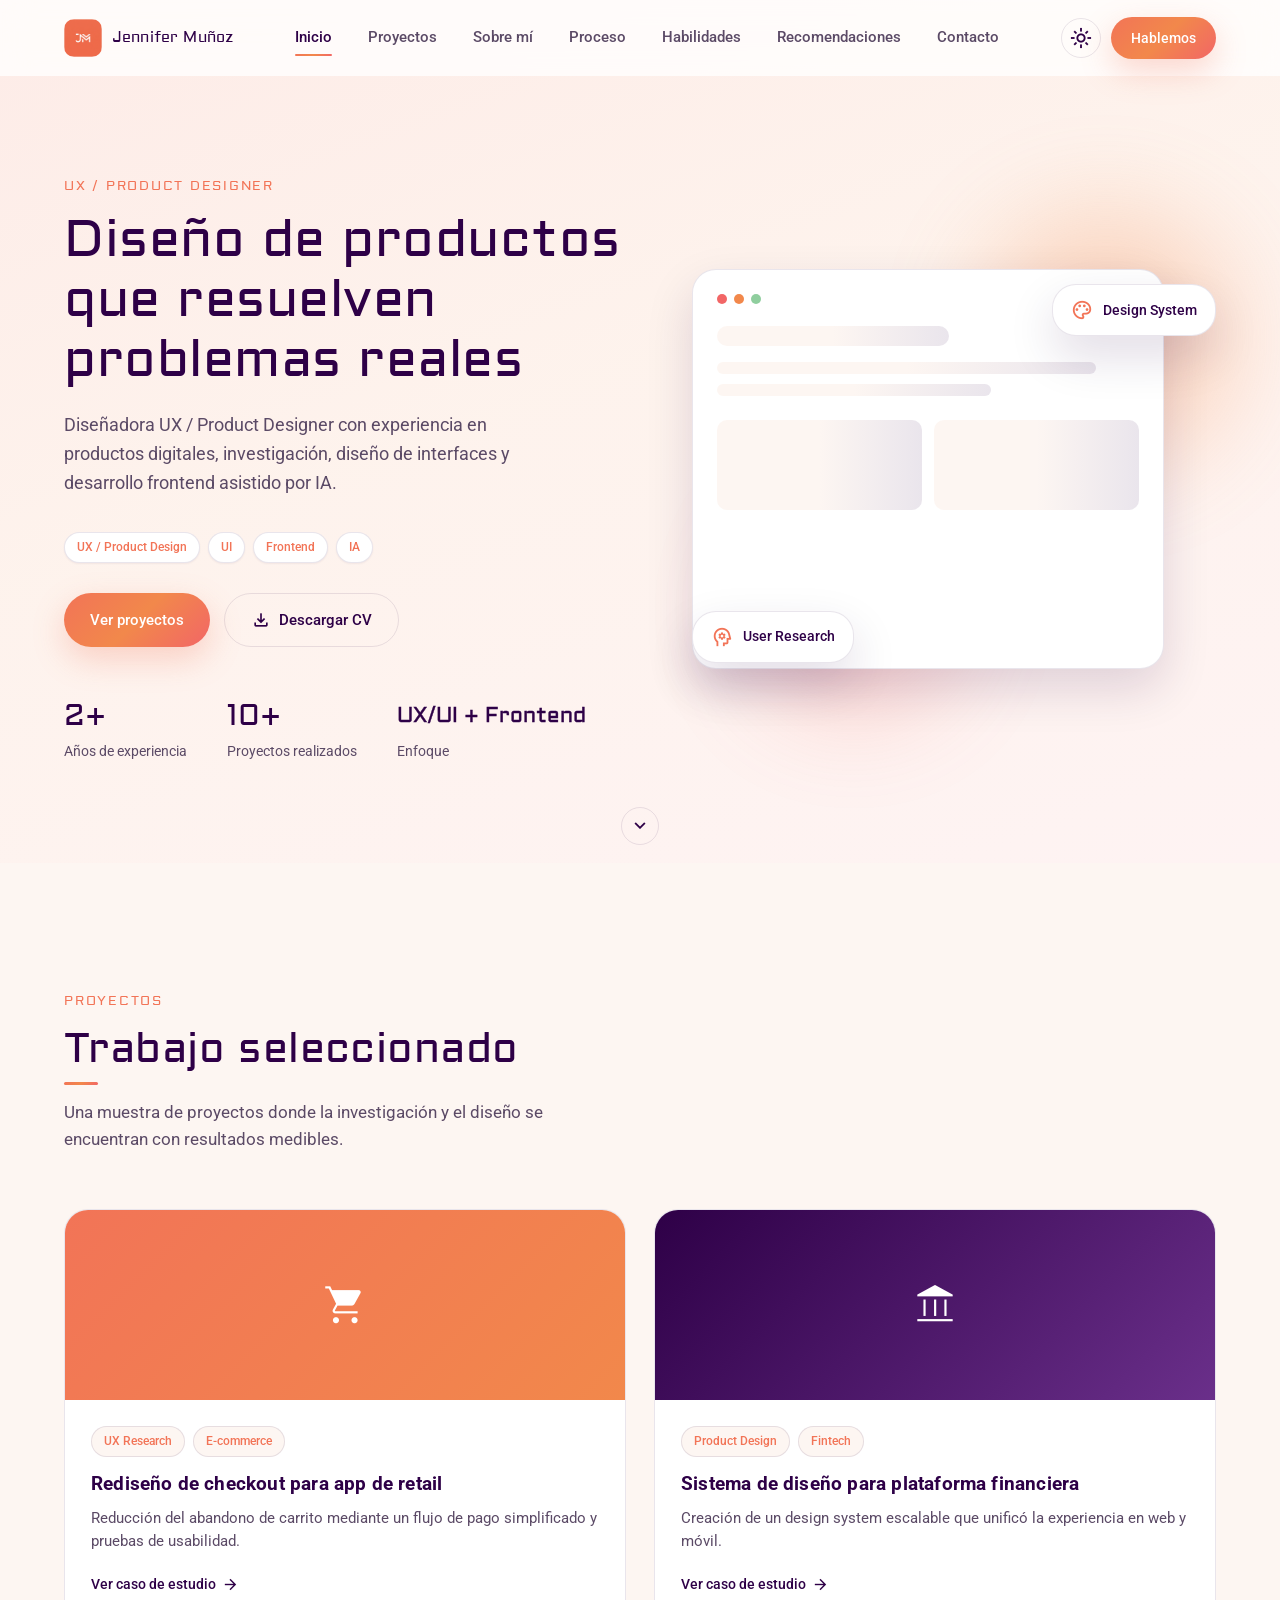
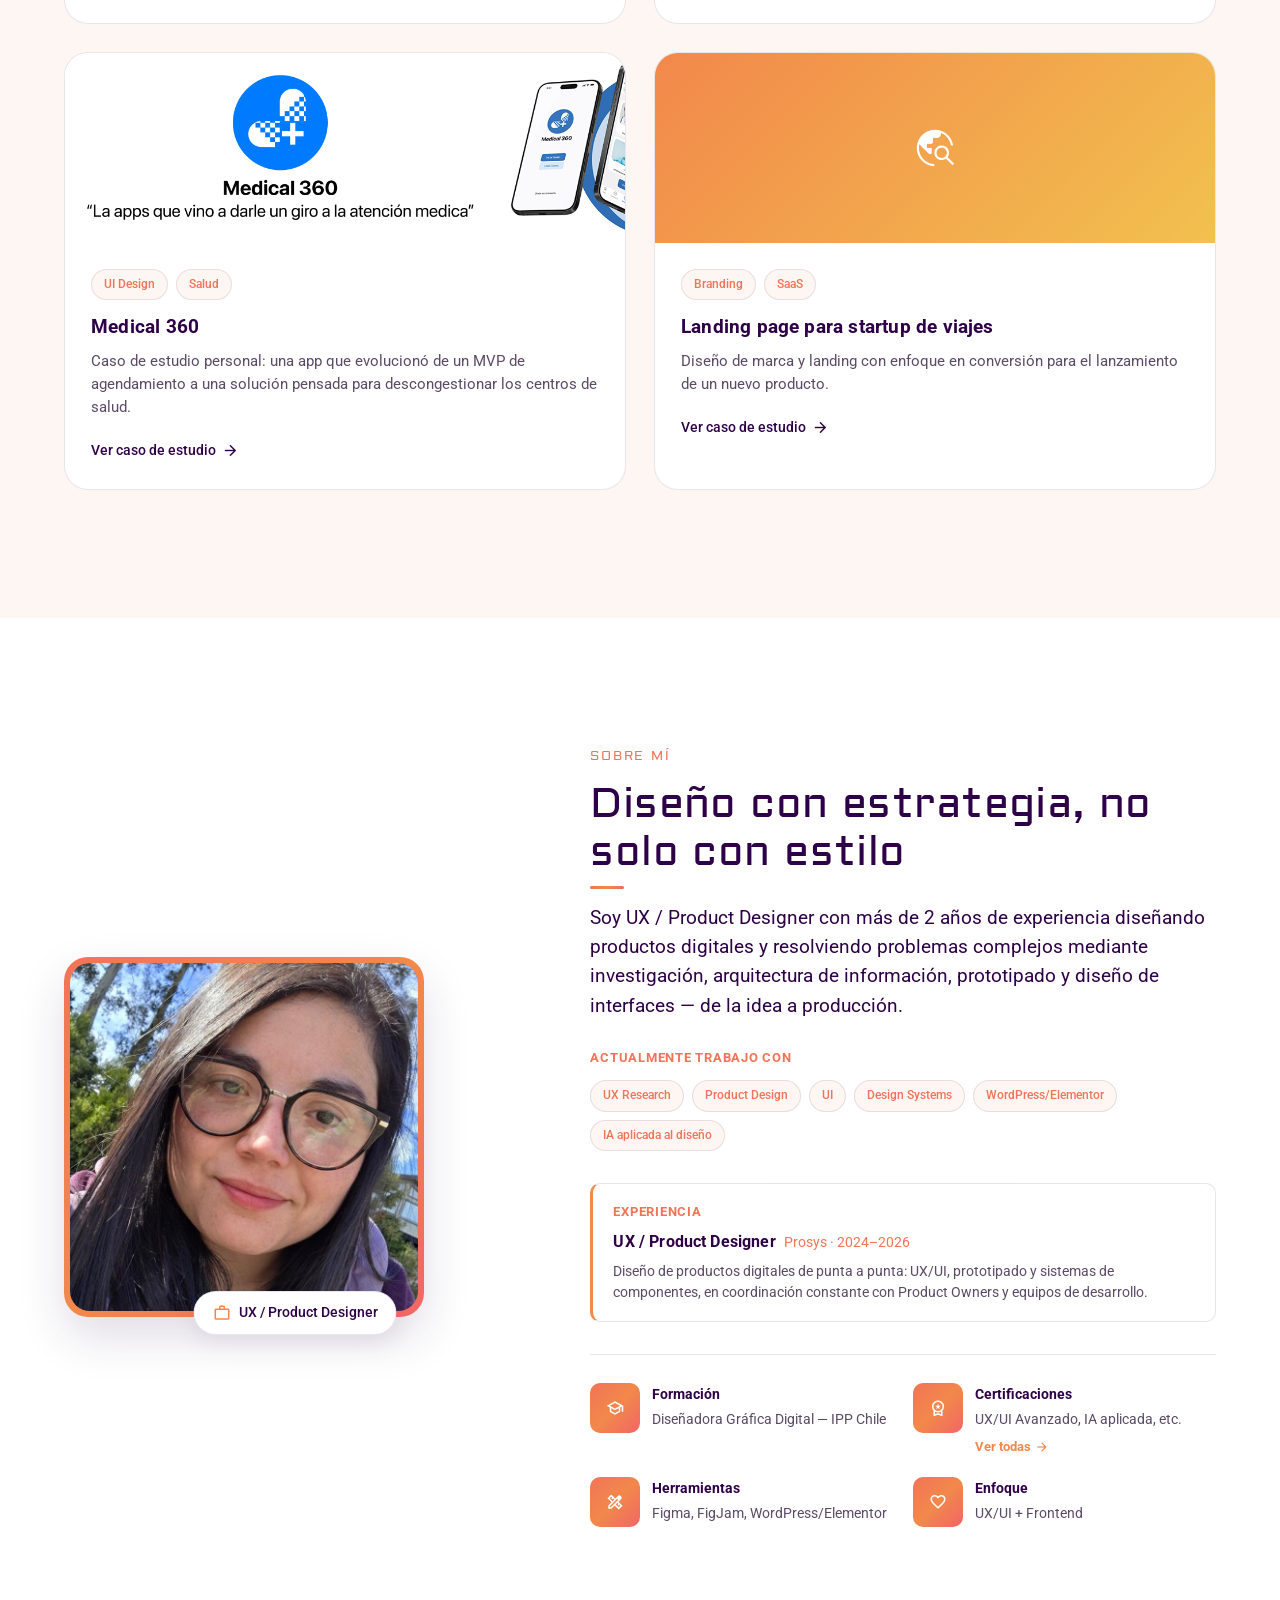
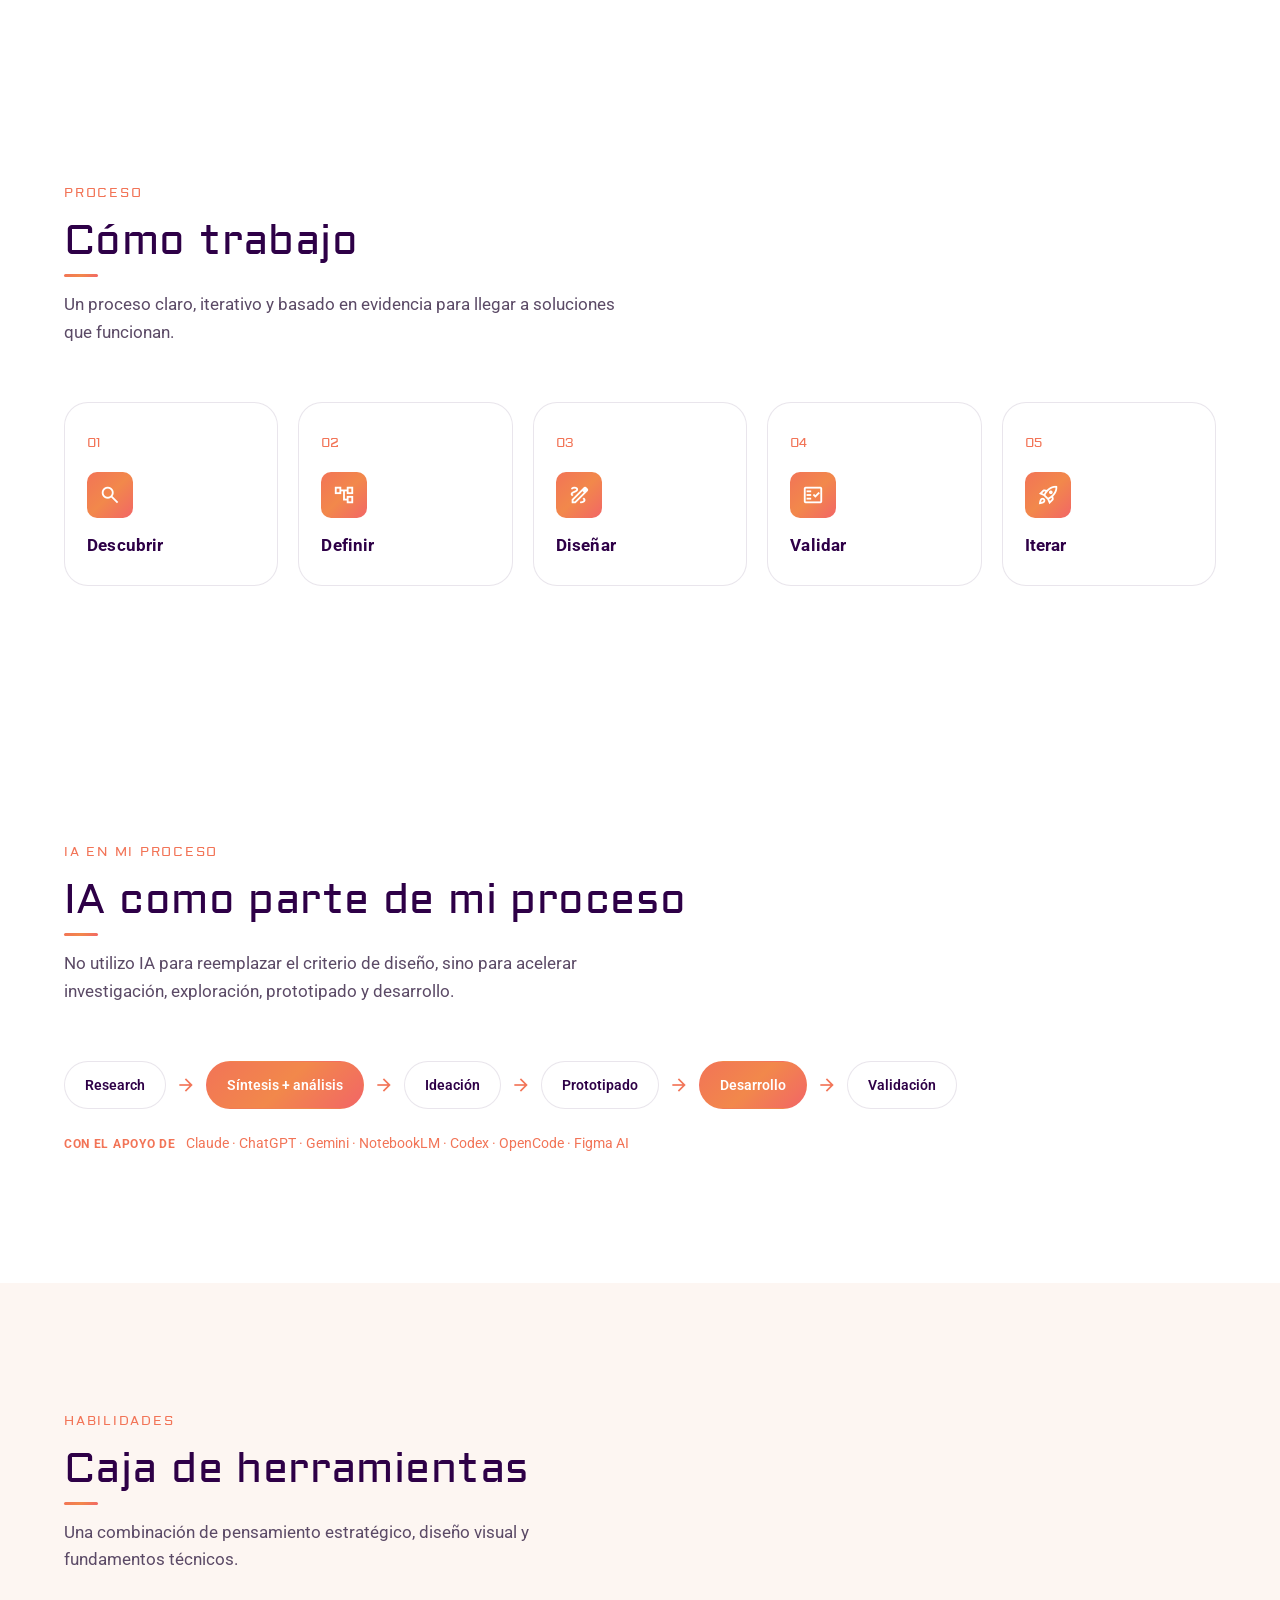
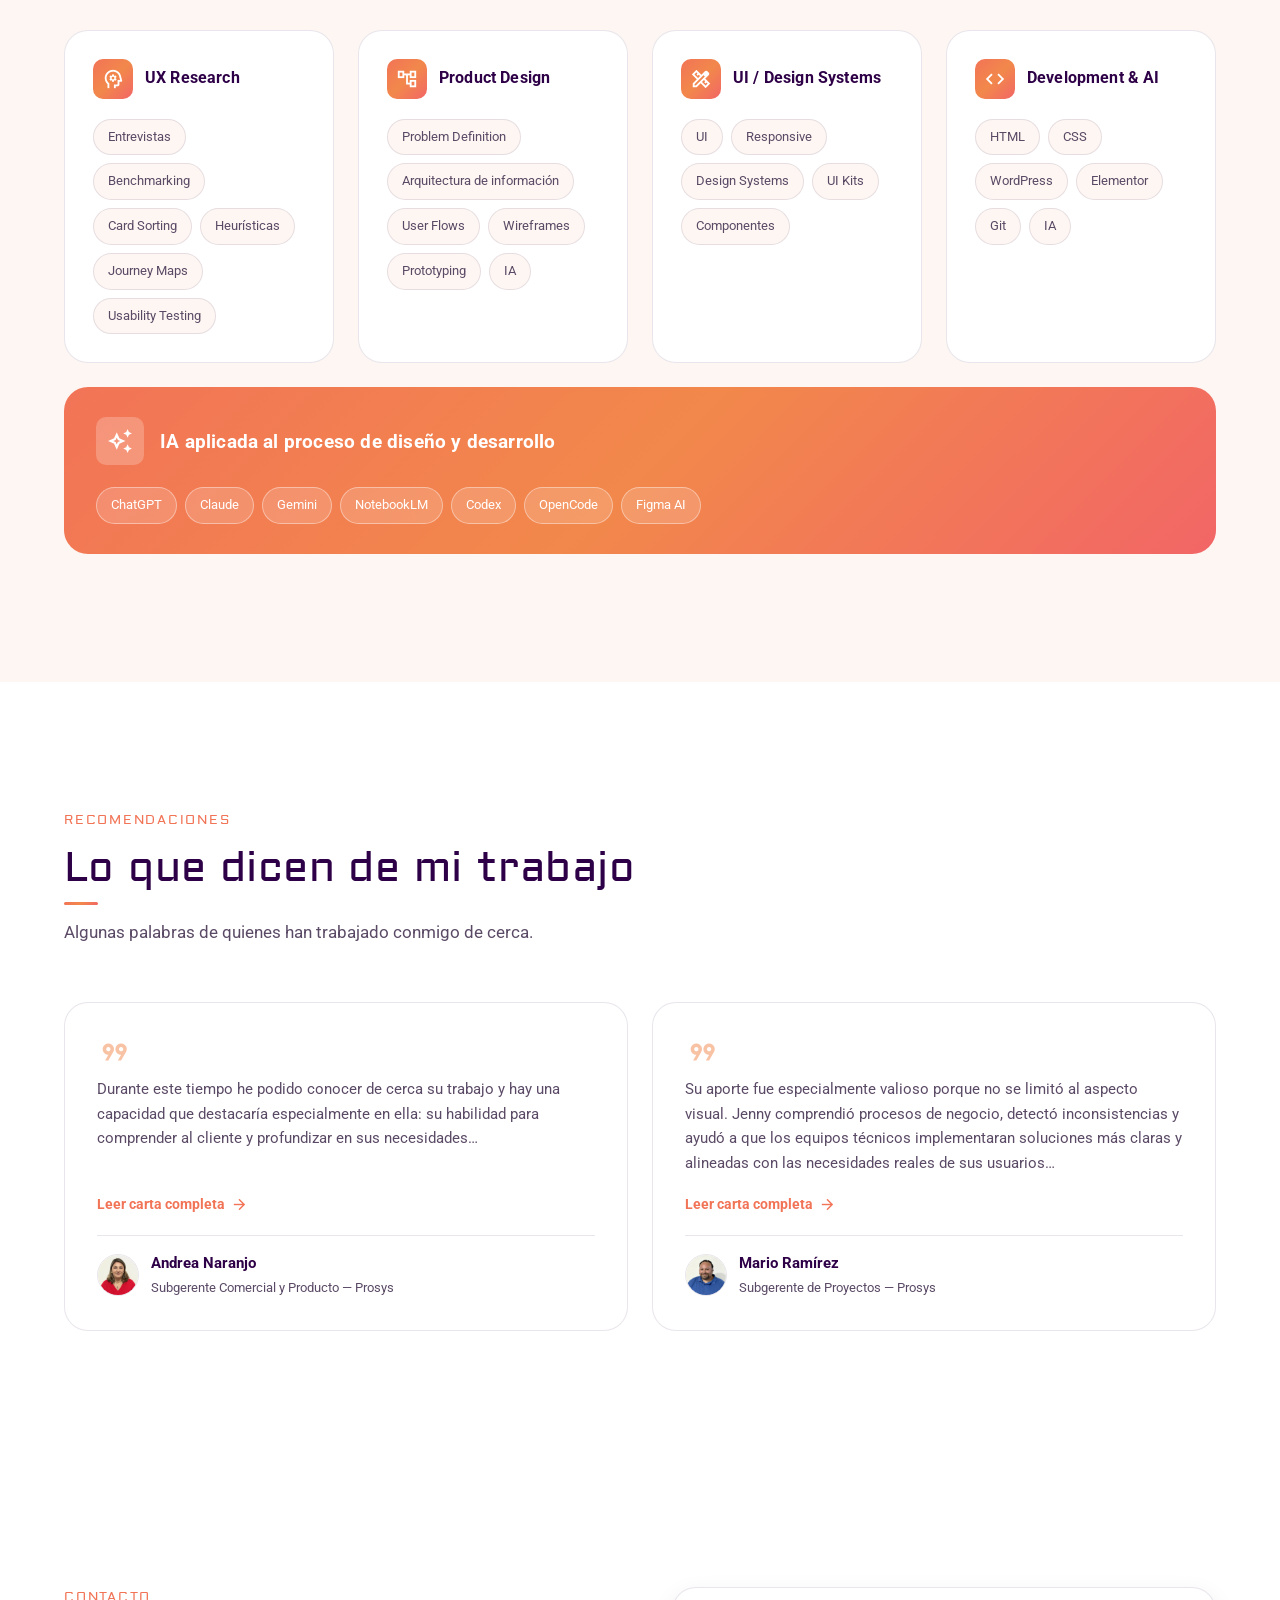
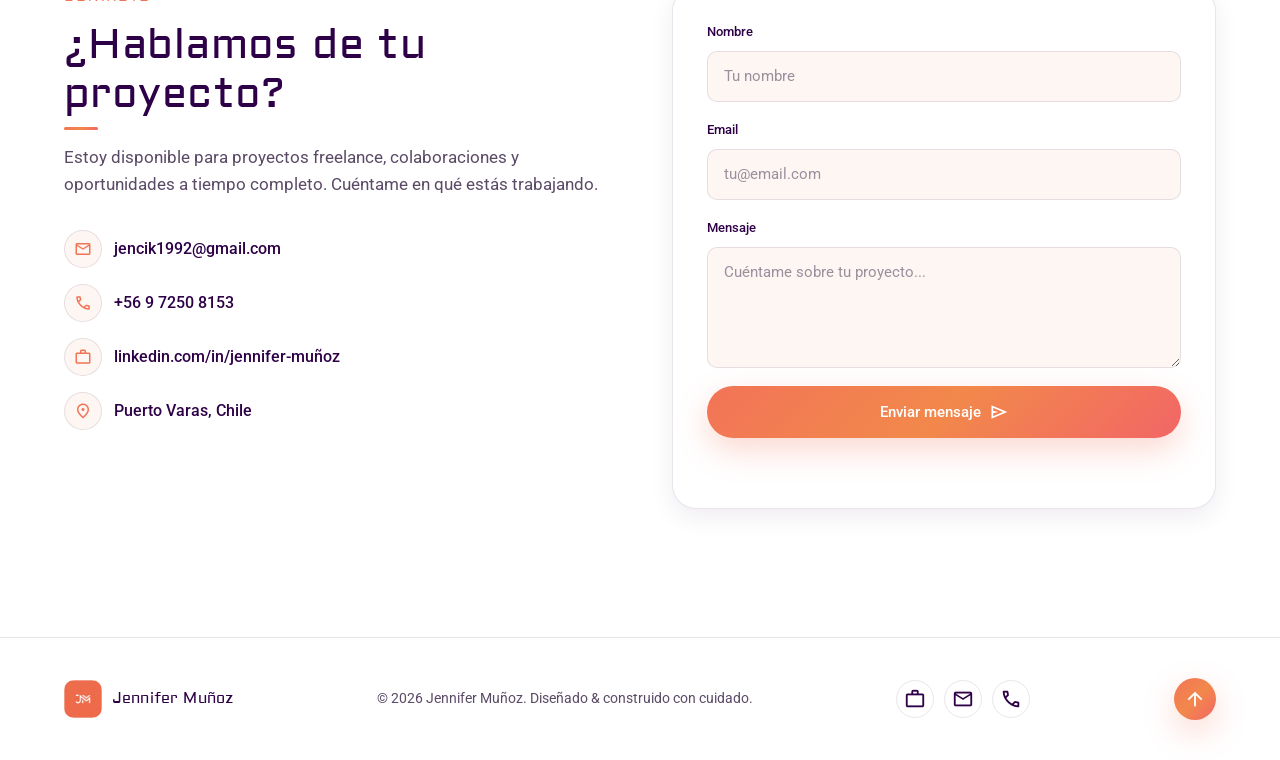
==== commit 83dce127: "actualizacion P1" ====
--- a/index.html
+++ b/index.html
@@ -175,16 +175,16 @@
         </a>
 
         <a class="project-card" href="proyectos/proyecto-3.html" data-animate data-animate-delay="2">
-          <div class="project-card__media project-card__media--3">
-            <span class="material-symbols-outlined">local_hospital</span>
+          <div class="project-card__media project-card__media--3 project-card__media--img">
+            <img src="assets/img/proyecto-3-hero.png" alt="Medical 360 — app móvil de agendamiento médico">
           </div>
           <div class="project-card__body">
             <div class="project-card__tags">
               <span class="tag">UI Design</span>
               <span class="tag">Salud</span>
             </div>
-            <h3>App móvil de agendamiento médico</h3>
-            <p>Diseño de una experiencia accesible para agendar horas médicas en menos de 3 pasos.</p>
+            <h3>Medical 360</h3>
+            <p>Caso de estudio personal: una app que evolucionó de un MVP de agendamiento a una solución pensada para descongestionar los centros de salud.</p>
             <span class="project-card__link">Ver caso de estudio <span class="material-symbols-outlined">arrow_forward</span></span>
           </div>
         </a>
@@ -519,7 +519,7 @@
         <article class="recommendation-card" data-animate data-animate-delay="1">
           <span class="material-symbols-outlined recommendation-card__quote-icon" aria-hidden="true">format_quote</span>
           <p class="recommendation-card__excerpt">
-            Texto de referencia provisional — esta tarjeta se actualizará apenas reciba el extracto real de la carta de recomendación. Por ahora sirve solo para ver la sección con dos columnas&hellip;
+            Su aporte fue especialmente valioso porque no se limitó al aspecto visual. Jenny comprendió procesos de negocio, detectó inconsistencias y ayudó a que los equipos técnicos implementaran soluciones más claras y alineadas con las necesidades reales de sus usuarios&hellip;
           </p>
           <button type="button" class="recommendation-card__more" data-recommendation-trigger="rec-2">
             Leer carta completa
@@ -594,7 +594,7 @@
           <div>
             <strong id="rec-1-title">Andrea Naranjo</strong>
             <span>Subgerente Comercial y Producto — Prosys</span>
-            <span class="recommendation-modal__contact">Contacto de referencia: +56 9 3385 2153</span>
+            <span class="recommendation-modal__contact">Contacto de referencia: +56 9 3385 2153 · anaranjo@prosys.cl</span>
           </div>
         </footer>
       </div>
@@ -607,17 +607,77 @@
           <span class="material-symbols-outlined" aria-hidden="true">close</span>
         </button>
         <span class="material-symbols-outlined recommendation-modal__quote-icon" aria-hidden="true">format_quote</span>
-        <p class="recommendation-modal__text">
-          Texto de referencia provisional. Todavía no he recibido el extracto real de esta carta —
-          este bloque se reemplazará por el texto completo apenas esté disponible. Mientras tanto,
-          esta tarjeta solo muestra cómo se verá la interacción de "leer carta completa" con dos
-          recomendaciones en la sección.
-        </p>
+        <div class="recommendation-modal__letter">
+          <p class="recommendation-modal__text">A quien corresponda:</p>
+          <p class="recommendation-modal__text">
+            Durante su desempeño en Prosys tuve la oportunidad de trabajar directamente con Jenny
+            Muñoz en el diseño y evolución de distintas aplicaciones web y móviles. Su participación
+            abarcó desde el levantamiento y análisis funcional hasta el diseño, la transferencia hacia
+            desarrollo, la validación de las soluciones y el acompañamiento a usuarios.
+          </p>
+          <p class="recommendation-modal__text">
+            Su aporte fue especialmente valioso porque no se limitó al aspecto visual. Jenny comprendió
+            procesos de negocio, detectó inconsistencias, convirtió observaciones en requerimientos
+            accionables y ayudó a que los equipos técnicos implementaran soluciones más claras,
+            consistentes y alineadas con las necesidades reales de sus usuarios.
+          </p>
+          <p class="recommendation-modal__text"><strong>Aplicaciones e impacto generado</strong></p>
+          <p class="recommendation-modal__text">
+            <strong>Portal de autoservicio y Back Office de solicitudes.</strong> Contribuyó a digitalizar
+            procesos que se gestionaban manualmente, estructurando flujos, estados, roles y permisos.
+            Su trabajo mejoró la trazabilidad de las solicitudes y redujo ambigüedades entre usuarios,
+            analistas y equipos internos.
+          </p>
+          <p class="recommendation-modal__text">
+            <strong>Portal de gestión y revisión de información regulatoria.</strong> Participó en el
+            levantamiento, definición de flujos, diseño de maquetas y validación con usuarios. Su
+            aporte permitió simplificar procesos complejos y entregar al equipo de desarrollo una
+            propuesta funcionalmente validada antes de la implementación.
+          </p>
+          <p class="recommendation-modal__text">
+            <strong>Aplicación móvil de inspecciones en terreno y Back Office.</strong> Aportó al diseño
+            de una experiencia offline-first, a la revisión de formularios especializados y a los flujos
+            de captura y sincronización. Esto ayudó a reemplazar registros manuales y a centralizar el
+            seguimiento de la información recolectada en terreno.
+          </p>
+          <p class="recommendation-modal__text">
+            <strong>Aplicación de autoservicio para venta y emisión de entradas.</strong> Preparó el
+            diseño final, los prototipos y el handoff técnico mediante Figma y Zeplin. La precisión de
+            sus entregables redujo interpretaciones durante el desarrollo y fortaleció la consistencia
+            visual y funcional del producto.
+          </p>
+          <p class="recommendation-modal__text">
+            <strong>Aporte transversal.</strong> En las distintas plataformas en que participó, Jenny
+            revisó reglas de negocio, perfiles, permisos, estados y comportamiento de interfaces,
+            contrastando las definiciones funcionales con las maquetas y el desarrollo implementado.
+            Sus observaciones permitieron detectar y corregir problemas antes de las entregas.
+          </p>
+          <p class="recommendation-modal__text">
+            También tuvo una participación relevante en capacitaciones y procesos de adopción.
+            Registró hallazgos de usuarios, elaboró historias de usuario, generó manuales para
+            aplicaciones web y móviles y facilitó la comunicación entre producto, desarrollo y QA. Esto
+            ayudó a acelerar la resolución de observaciones y a entregar soluciones más comprensibles
+            para sus usuarios finales.
+          </p>
+          <p class="recommendation-modal__text">
+            Jenny se caracteriza por su responsabilidad, autonomía, capacidad de aprendizaje y
+            disposición para colaborar con equipos multidisciplinarios. Además, ha demostrado
+            iniciativa para incorporar nuevas herramientas e inteligencia artificial en sus procesos de
+            investigación, documentación, diseño y prototipado.
+          </p>
+          <p class="recommendation-modal__text">
+            La recomiendo con plena confianza para desempeñarse en cargos relacionados con UX/UI,
+            UX Research, Product Design y diseño de productos digitales, especialmente en
+            organizaciones que necesiten conectar las necesidades de usuarios y negocio con soluciones
+            claras, escalables y técnicamente implementables.
+          </p>
+        </div>
         <footer class="recommendation-modal__author">
           <img src="assets/img/rec-mario-ramirez.jpg" alt="Mario Ramírez" class="recommendation-modal__avatar" loading="lazy">
           <div>
             <strong id="rec-2-title">Mario Ramírez</strong>
             <span>Subgerente de Proyectos — Prosys</span>
+            <span class="recommendation-modal__contact">Contacto de referencia: +56 9 3384 6926 · mramirez@prosys.cl</span>
           </div>
         </footer>
       </div>
--- a/css/style.css
+++ b/css/style.css
@@ -666,6 +666,16 @@
   transition: transform var(--transition);
 }
 .project-card:hover .project-card__media .material-symbols-outlined { transform: scale(1.12) rotate(-4deg); }
+
+.project-card__media.project-card__media--img { background: #fff; padding: 0; }
+.project-card__media--img img {
+  width: 100%;
+  height: 100%;
+  object-fit: cover;
+  display: block;
+  transition: transform var(--transition);
+}
+.project-card:hover .project-card__media--img img { transform: scale(1.05); }
 
 .project-card__media--1 { background: linear-gradient(135deg, #F27457, #F2884B); }
 .project-card__media--2 { background: linear-gradient(135deg, #2E0047, #6a2f8a); }
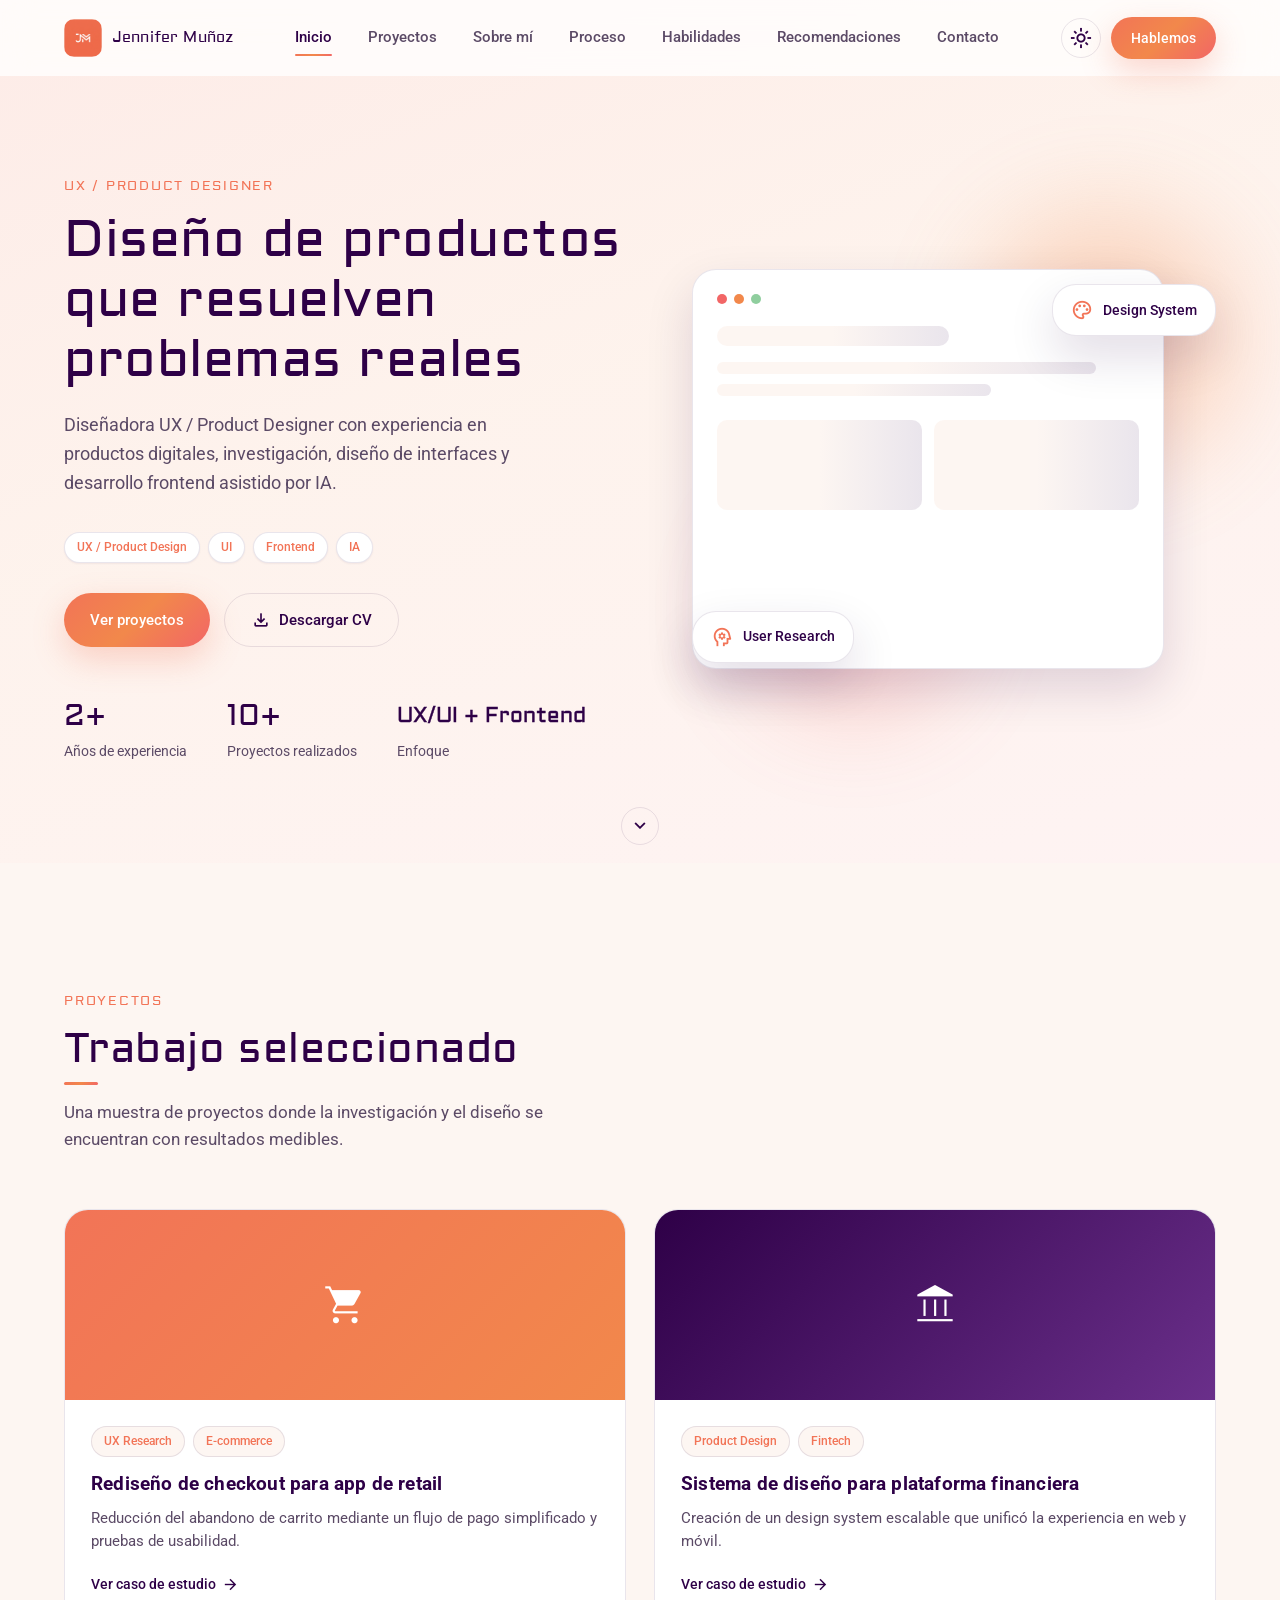
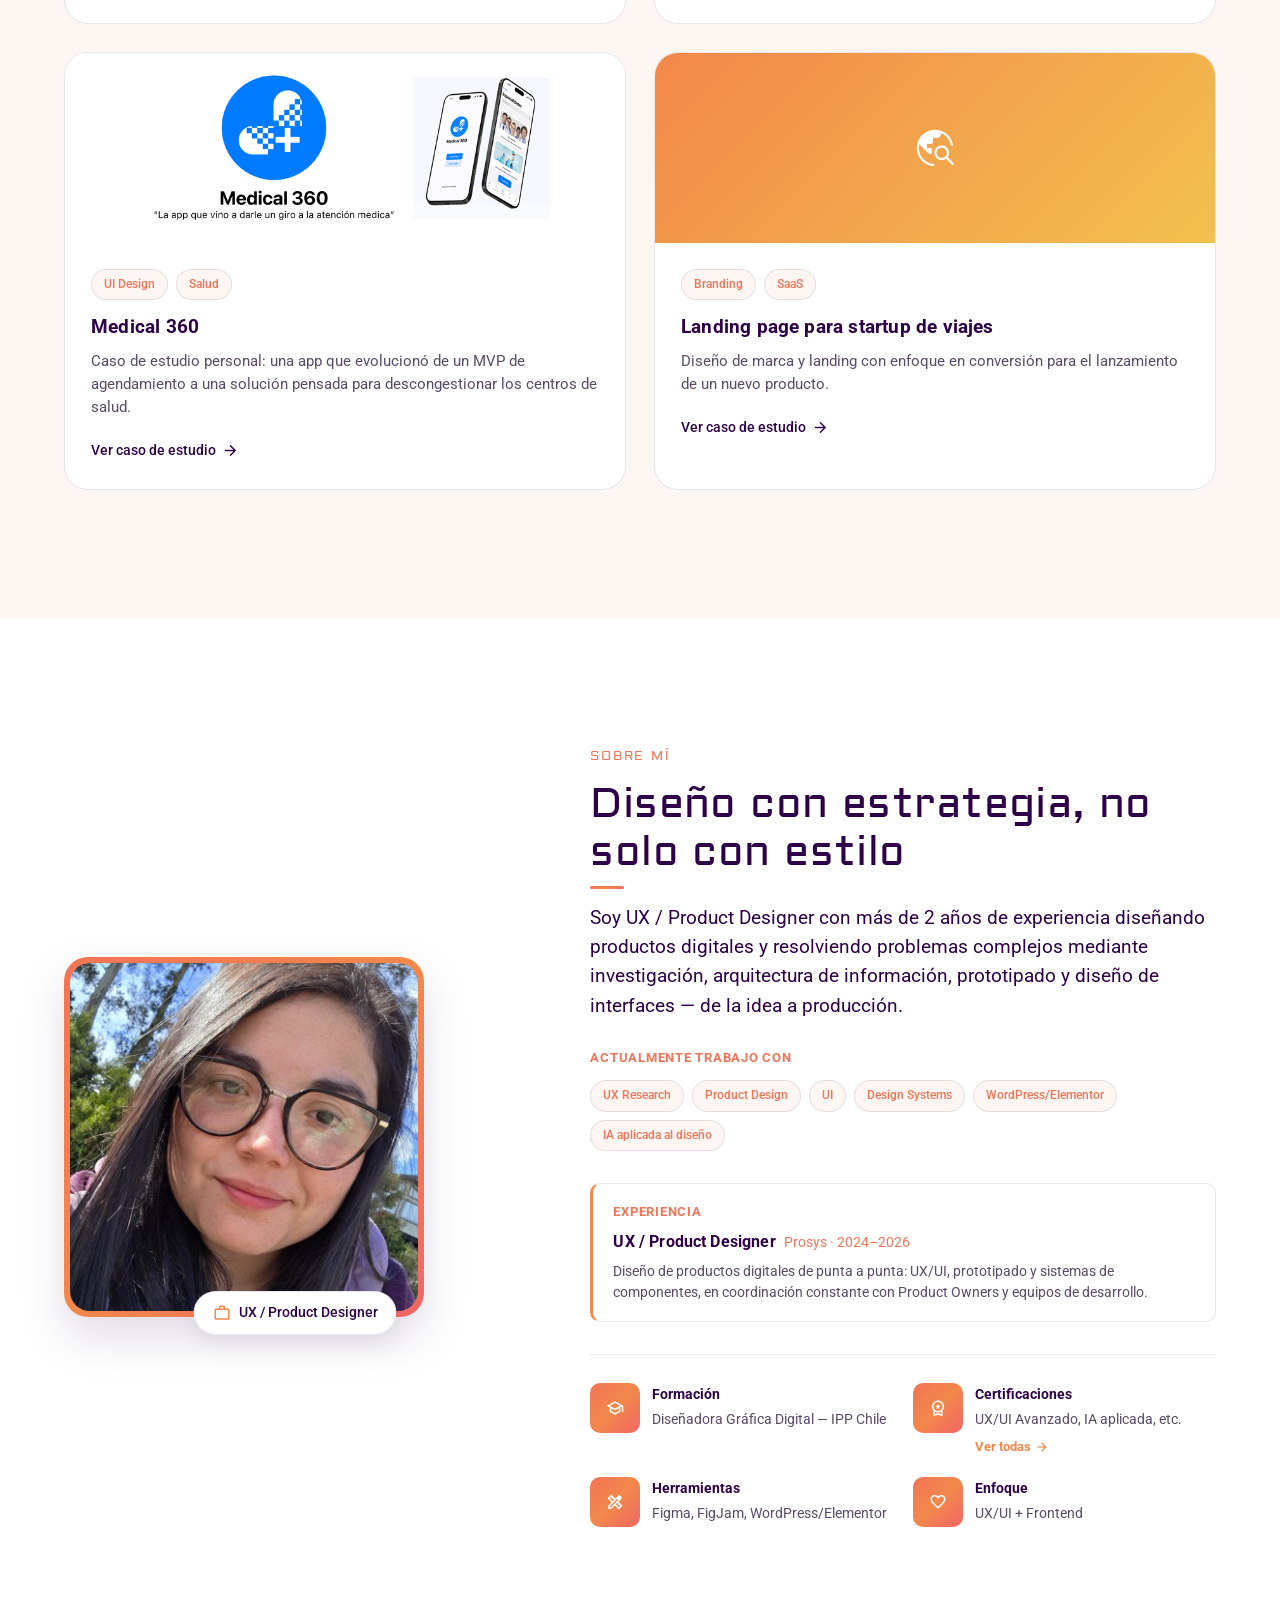
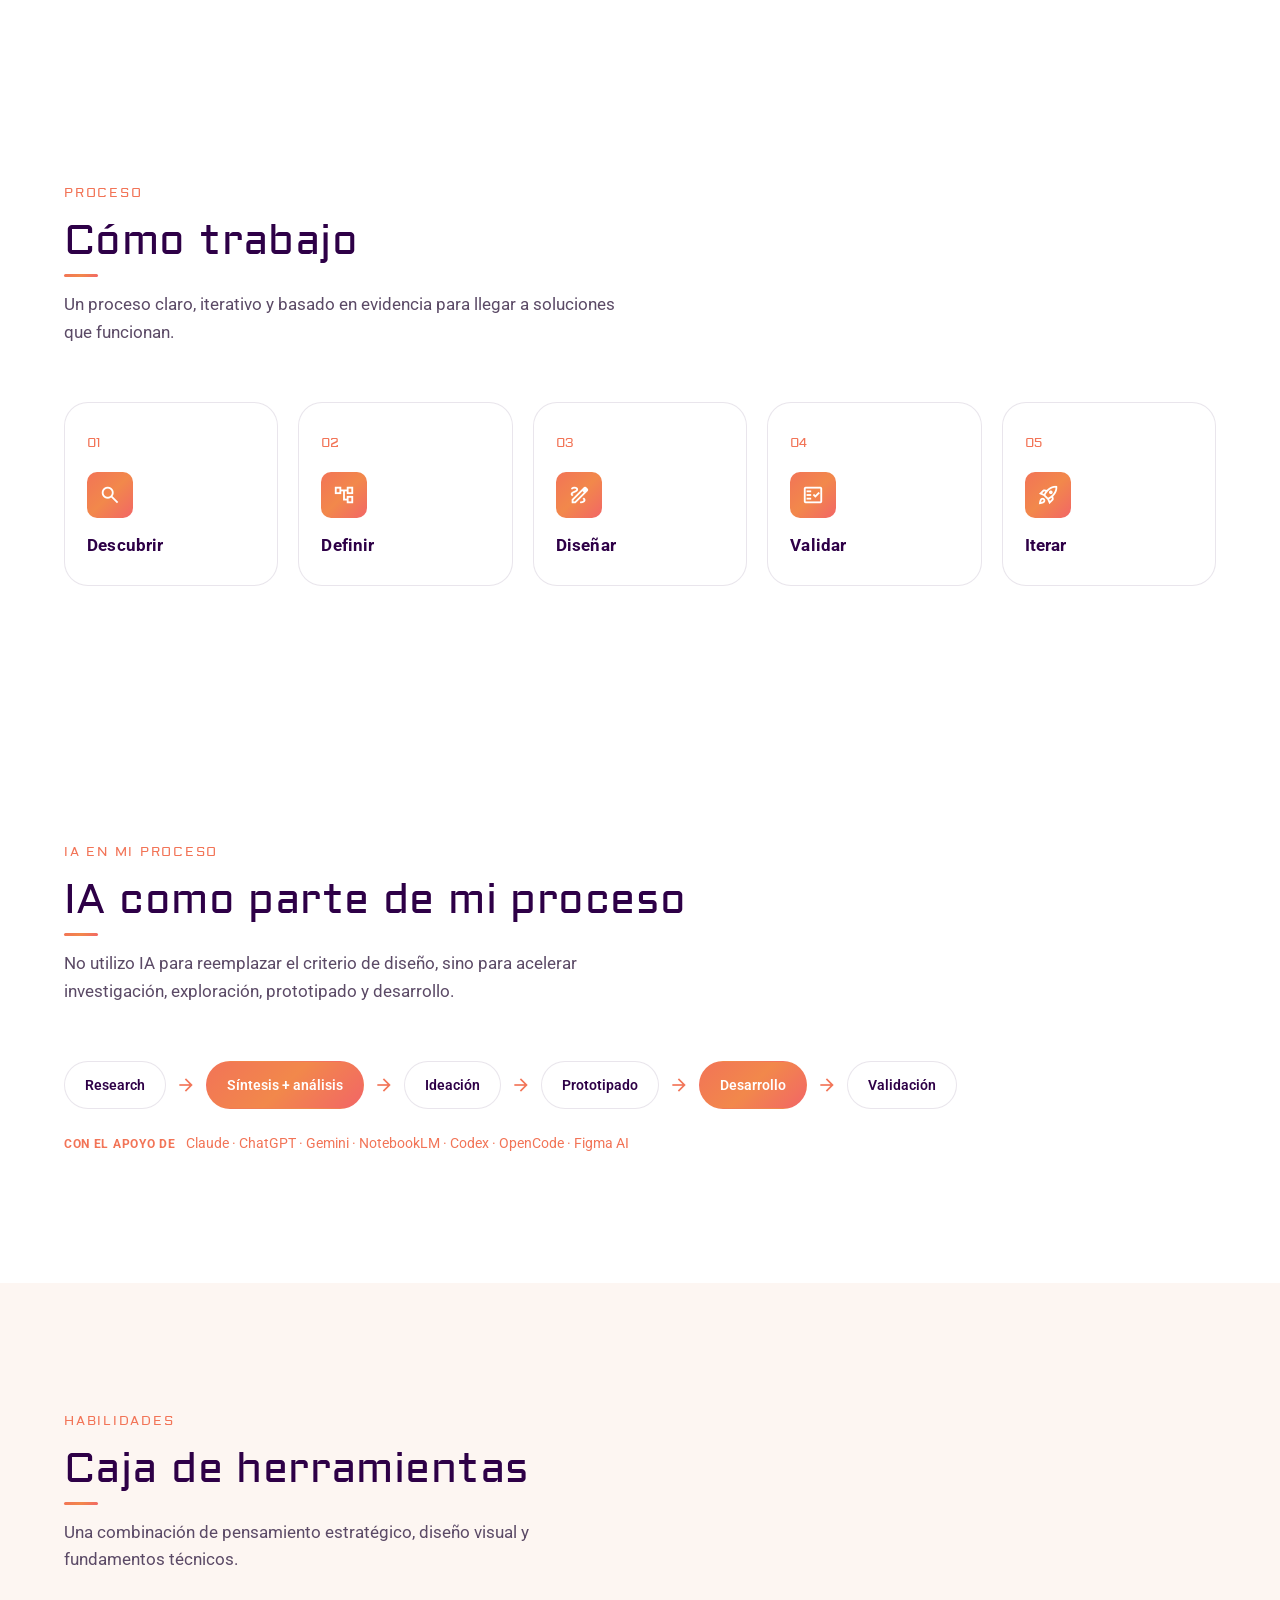
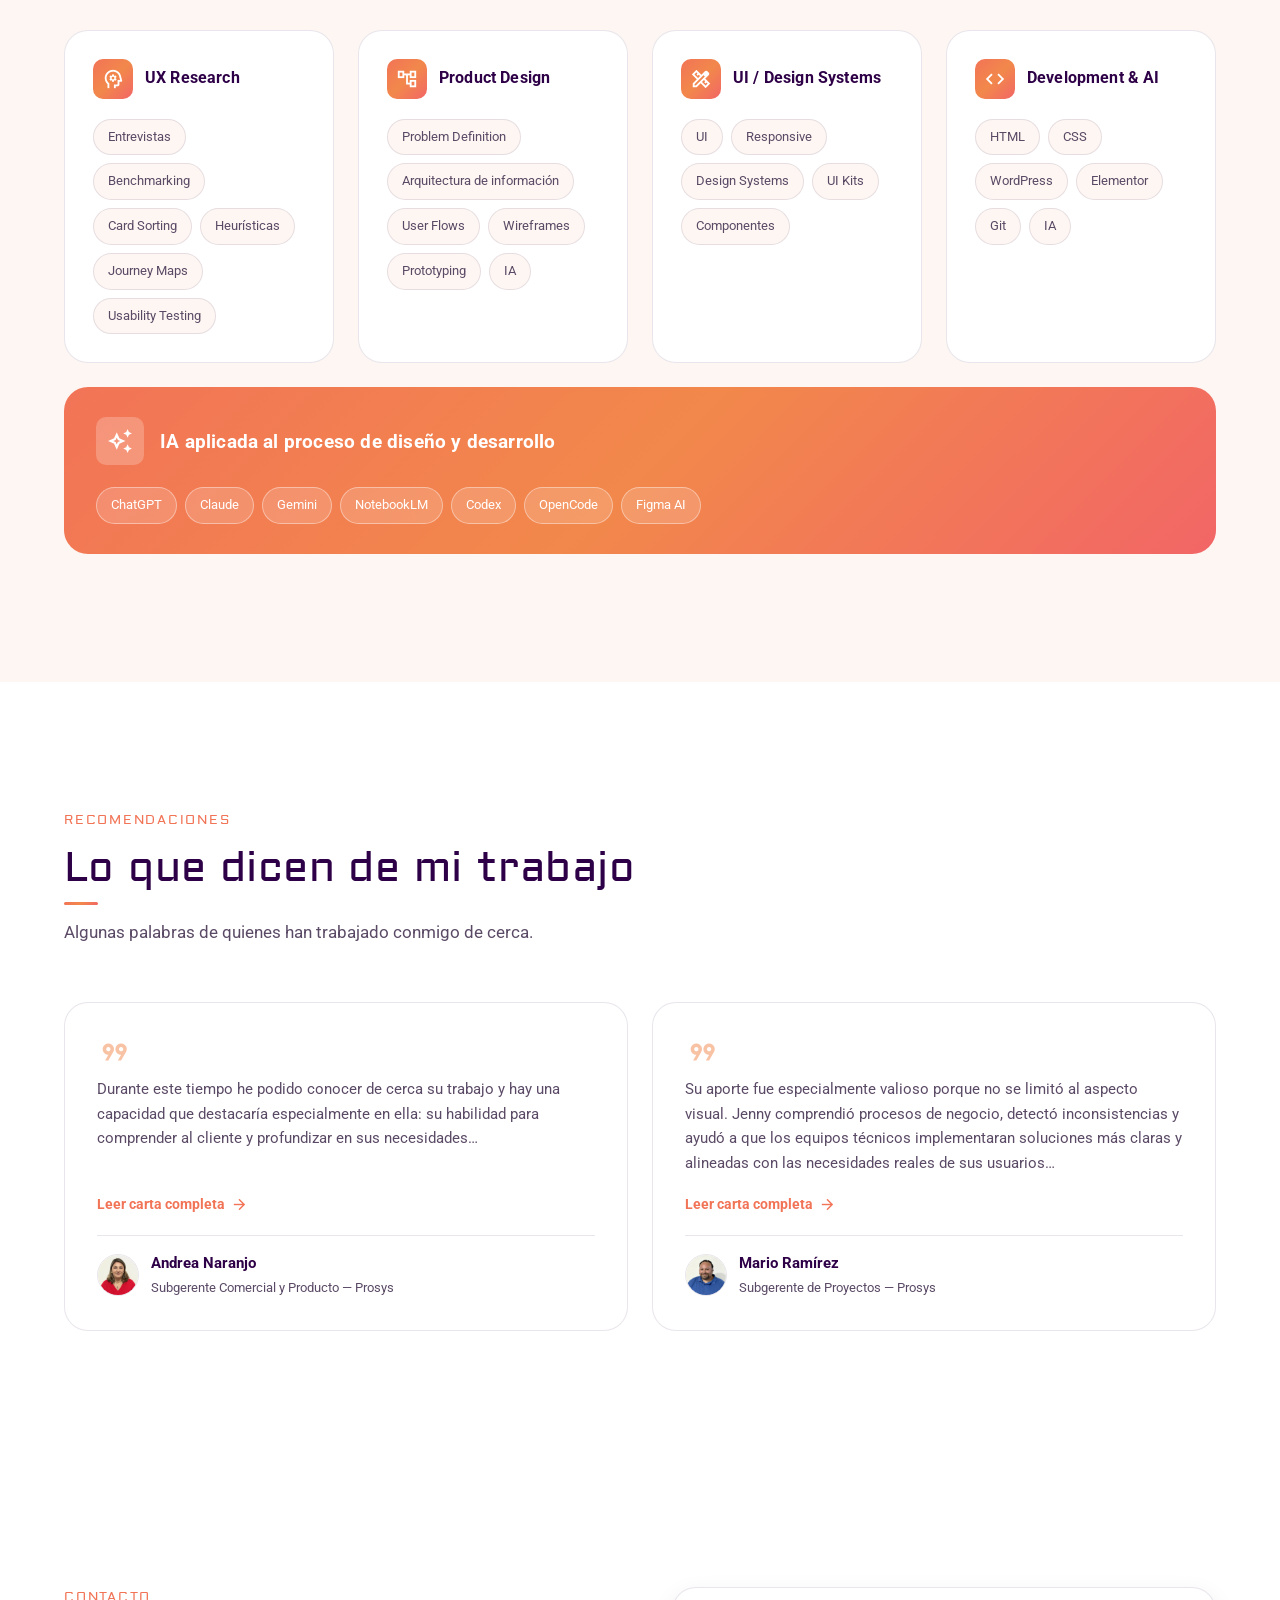
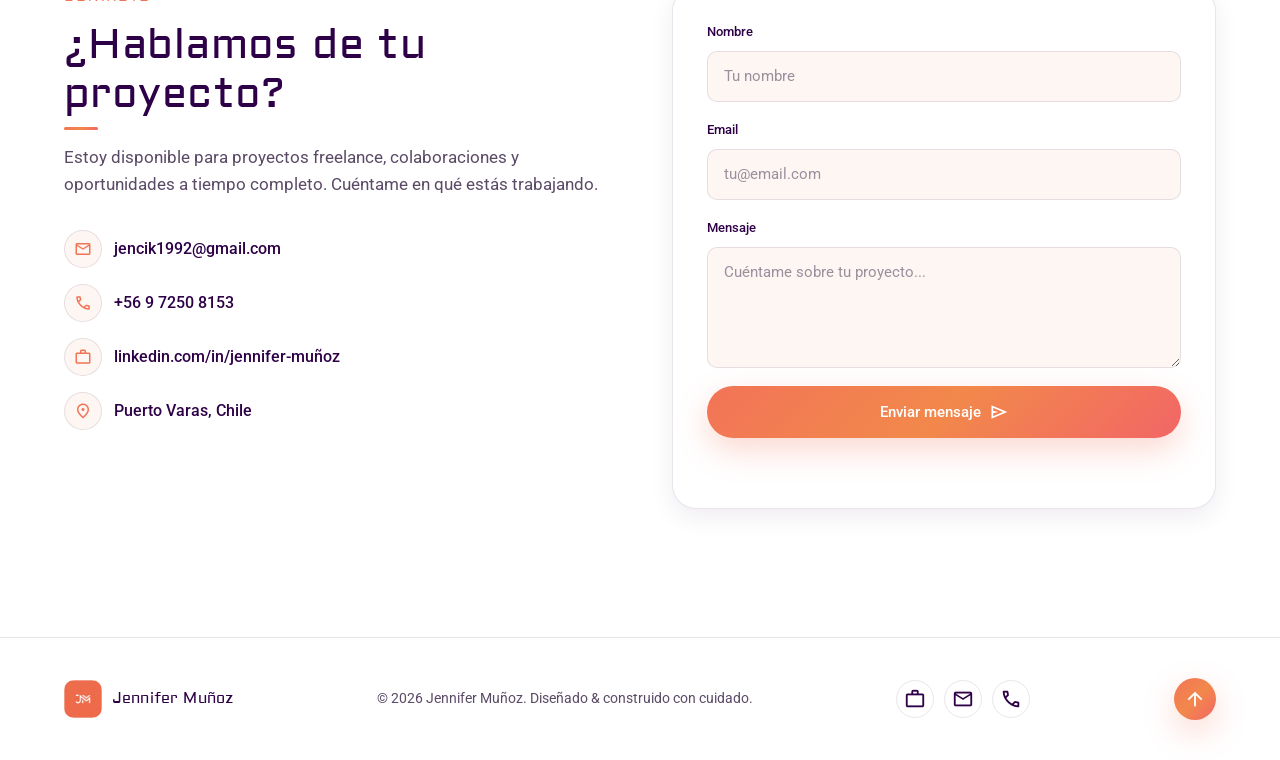
==== commit a06ef100: "fase 1 terminada medical" ====
--- a/index.html
+++ b/index.html
@@ -176,7 +176,7 @@
 
         <a class="project-card" href="proyectos/proyecto-3.html" data-animate data-animate-delay="2">
           <div class="project-card__media project-card__media--3 project-card__media--img">
-            <img src="assets/img/proyecto-3-hero.png" alt="Medical 360 — app móvil de agendamiento médico">
+            <img src="assets/img/proyecto-3-hero.png" alt="Medical 360 — app móvil de agendamiento médico" style="object-position: 35% center;">
           </div>
           <div class="project-card__body">
             <div class="project-card__tags">
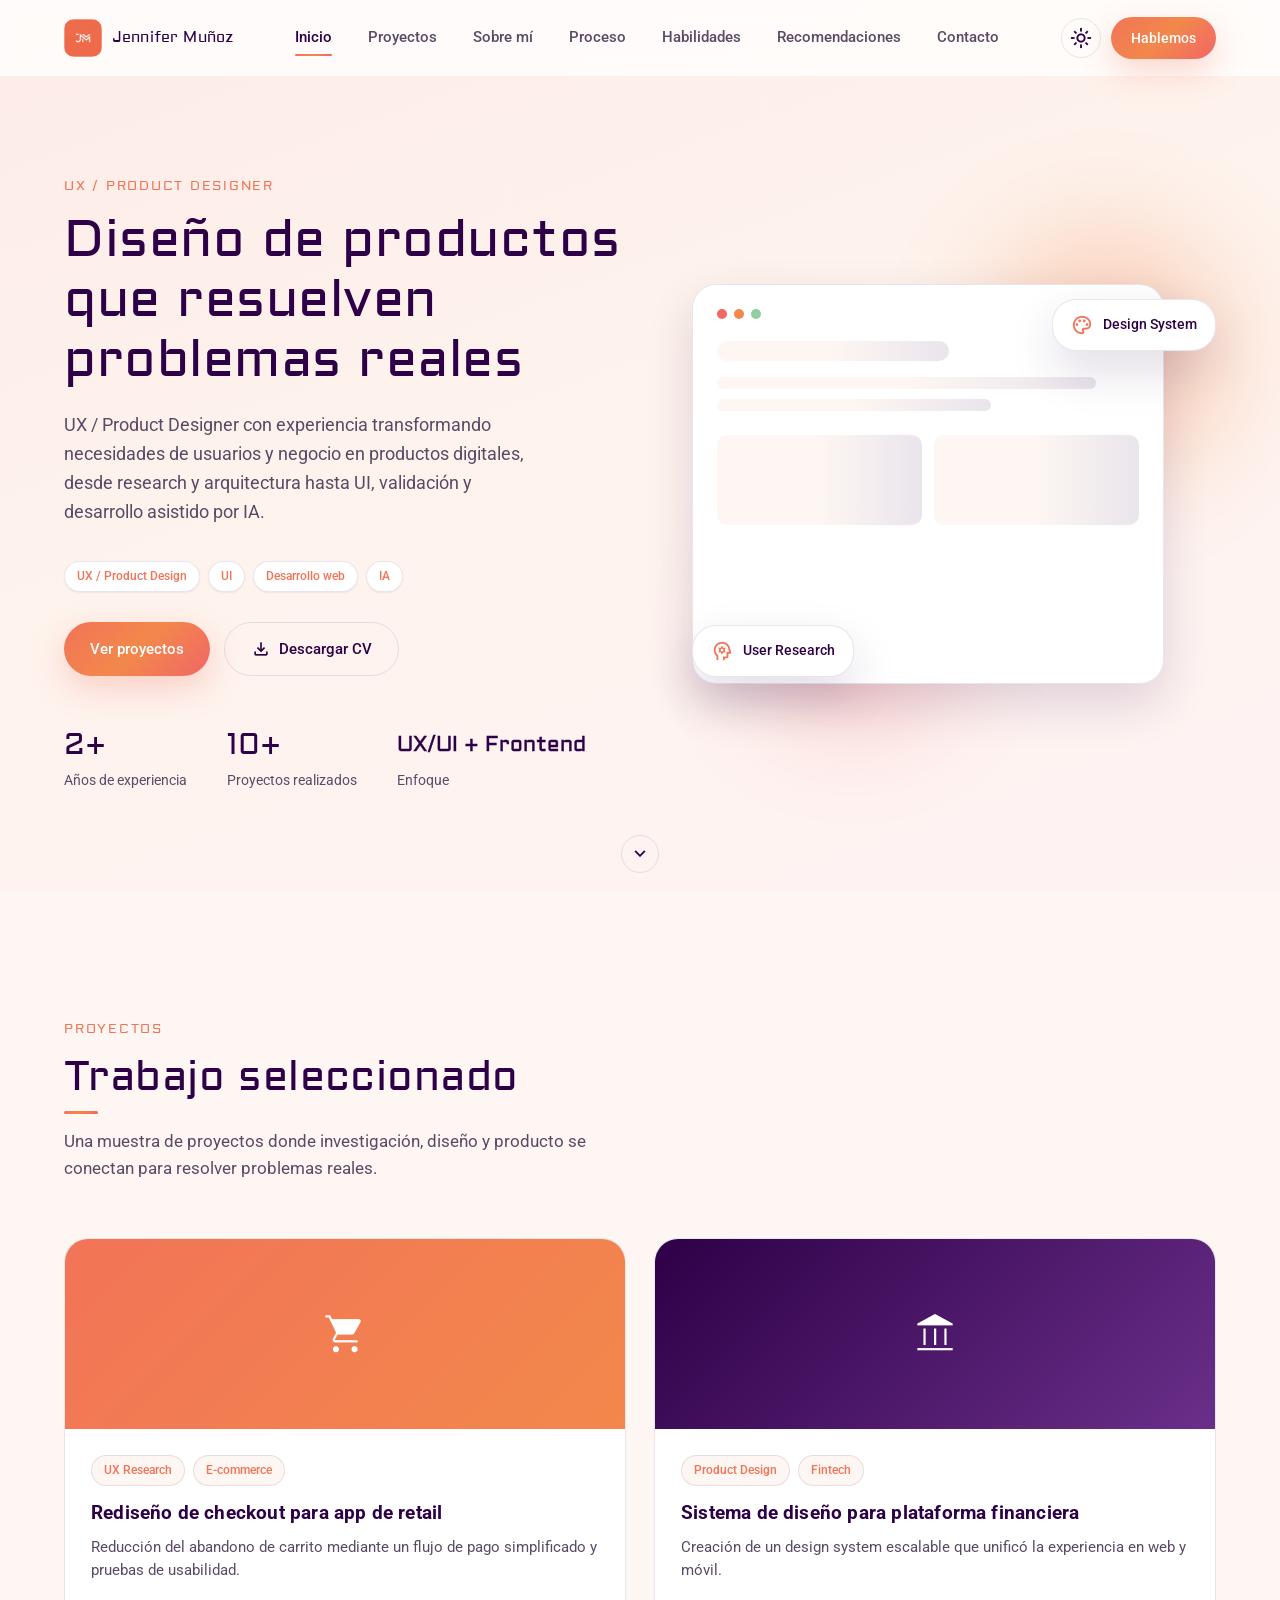
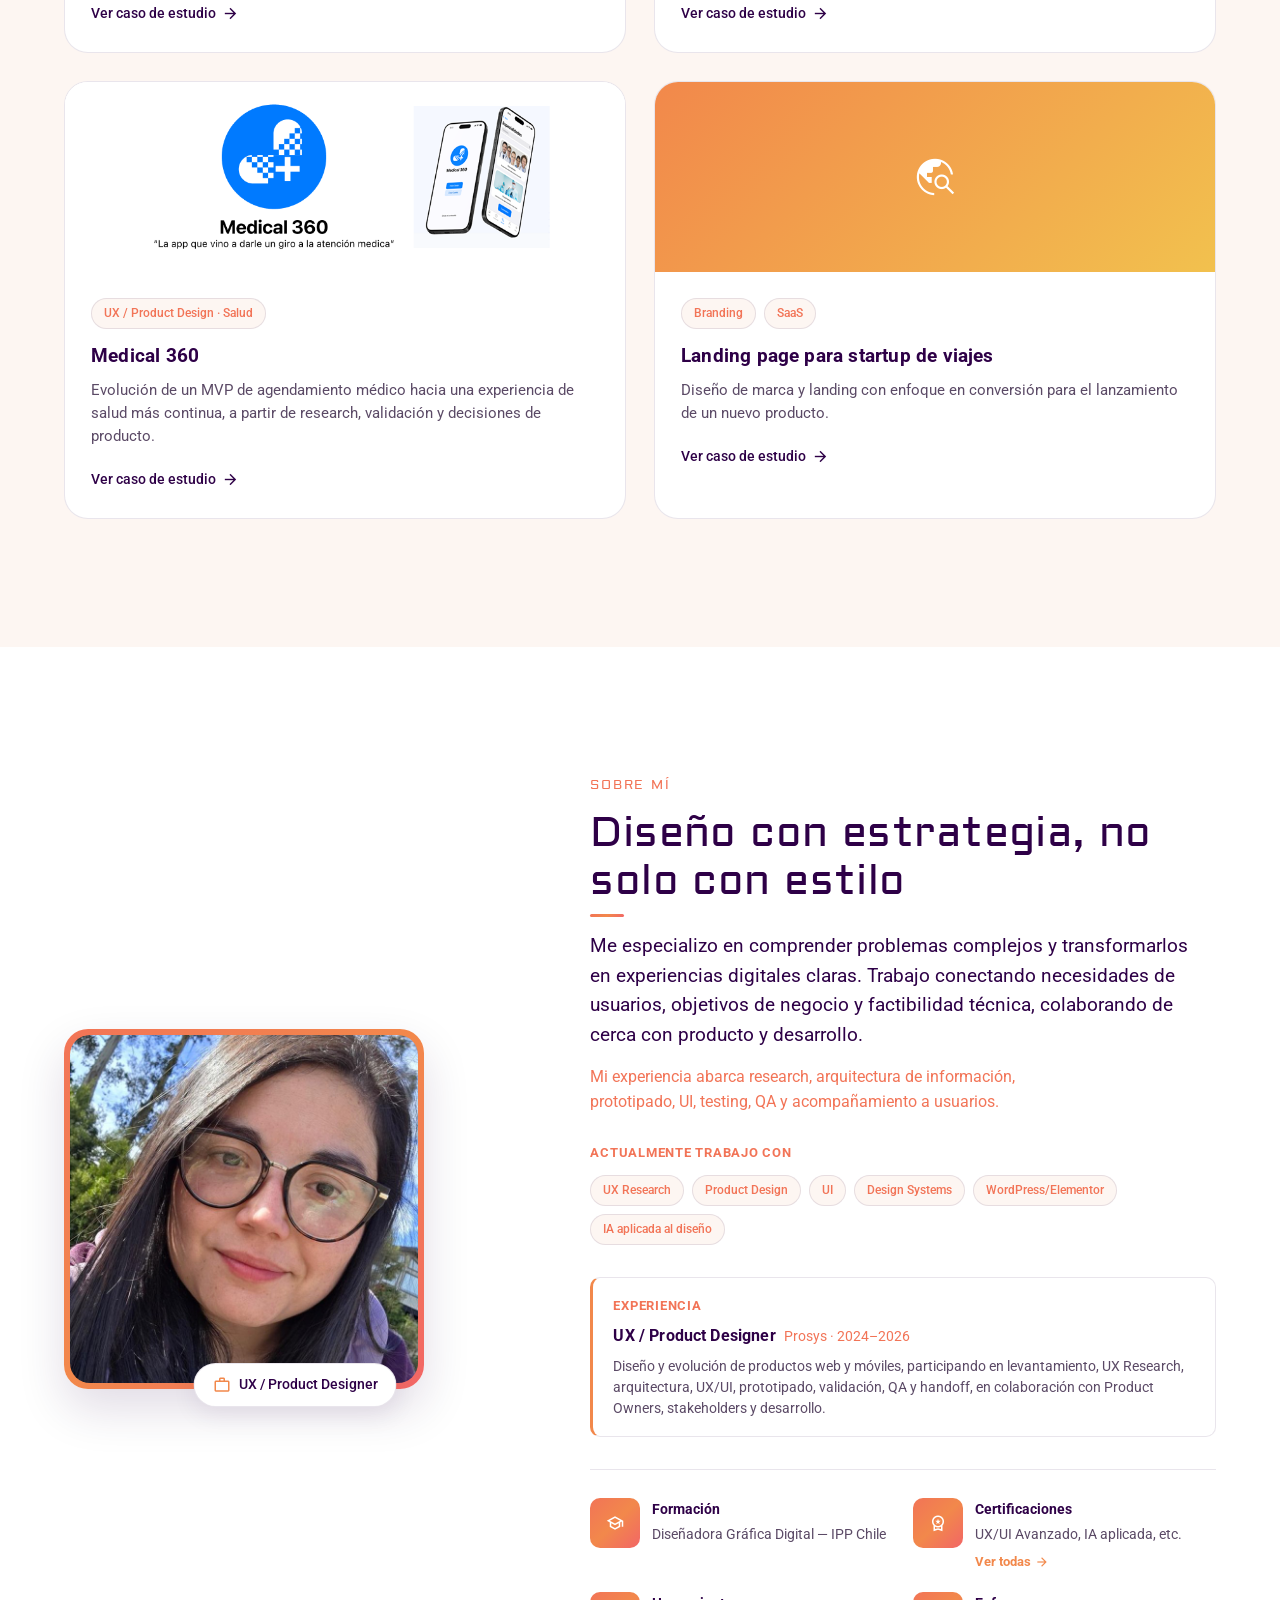
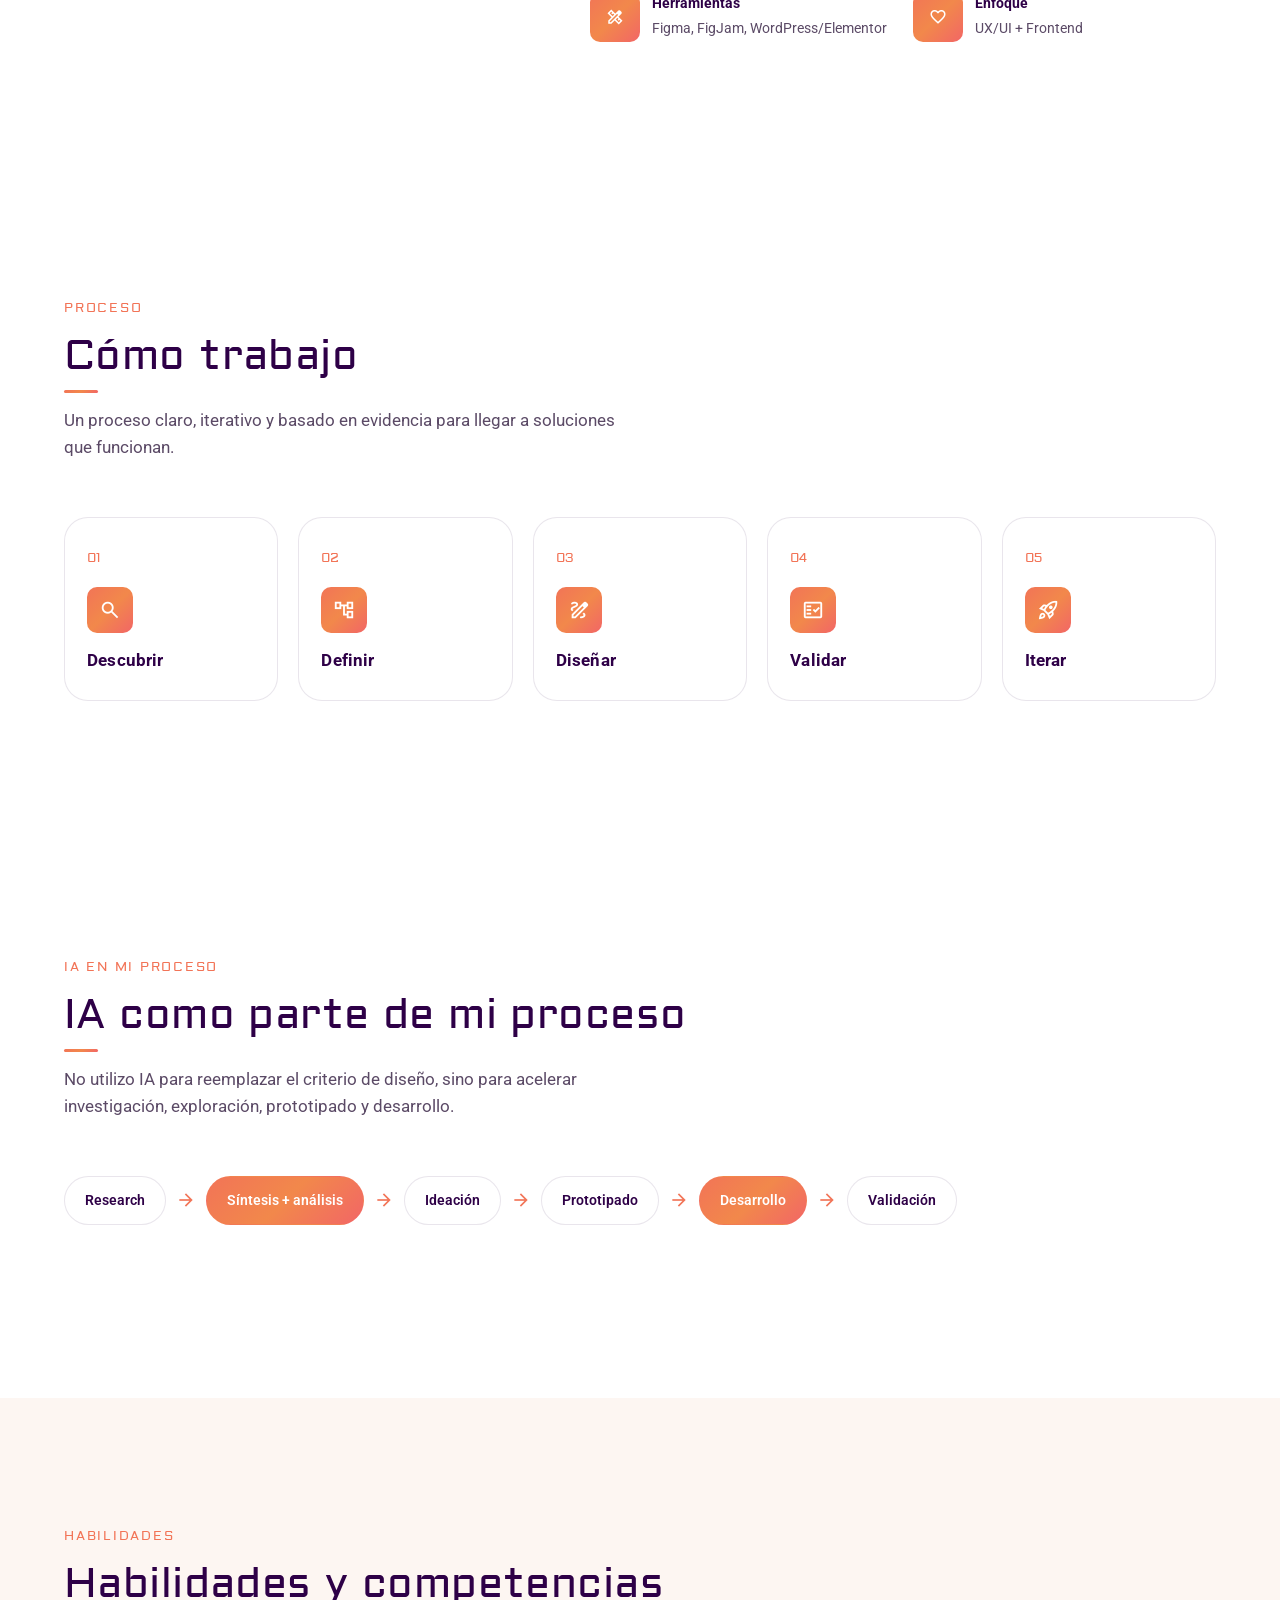
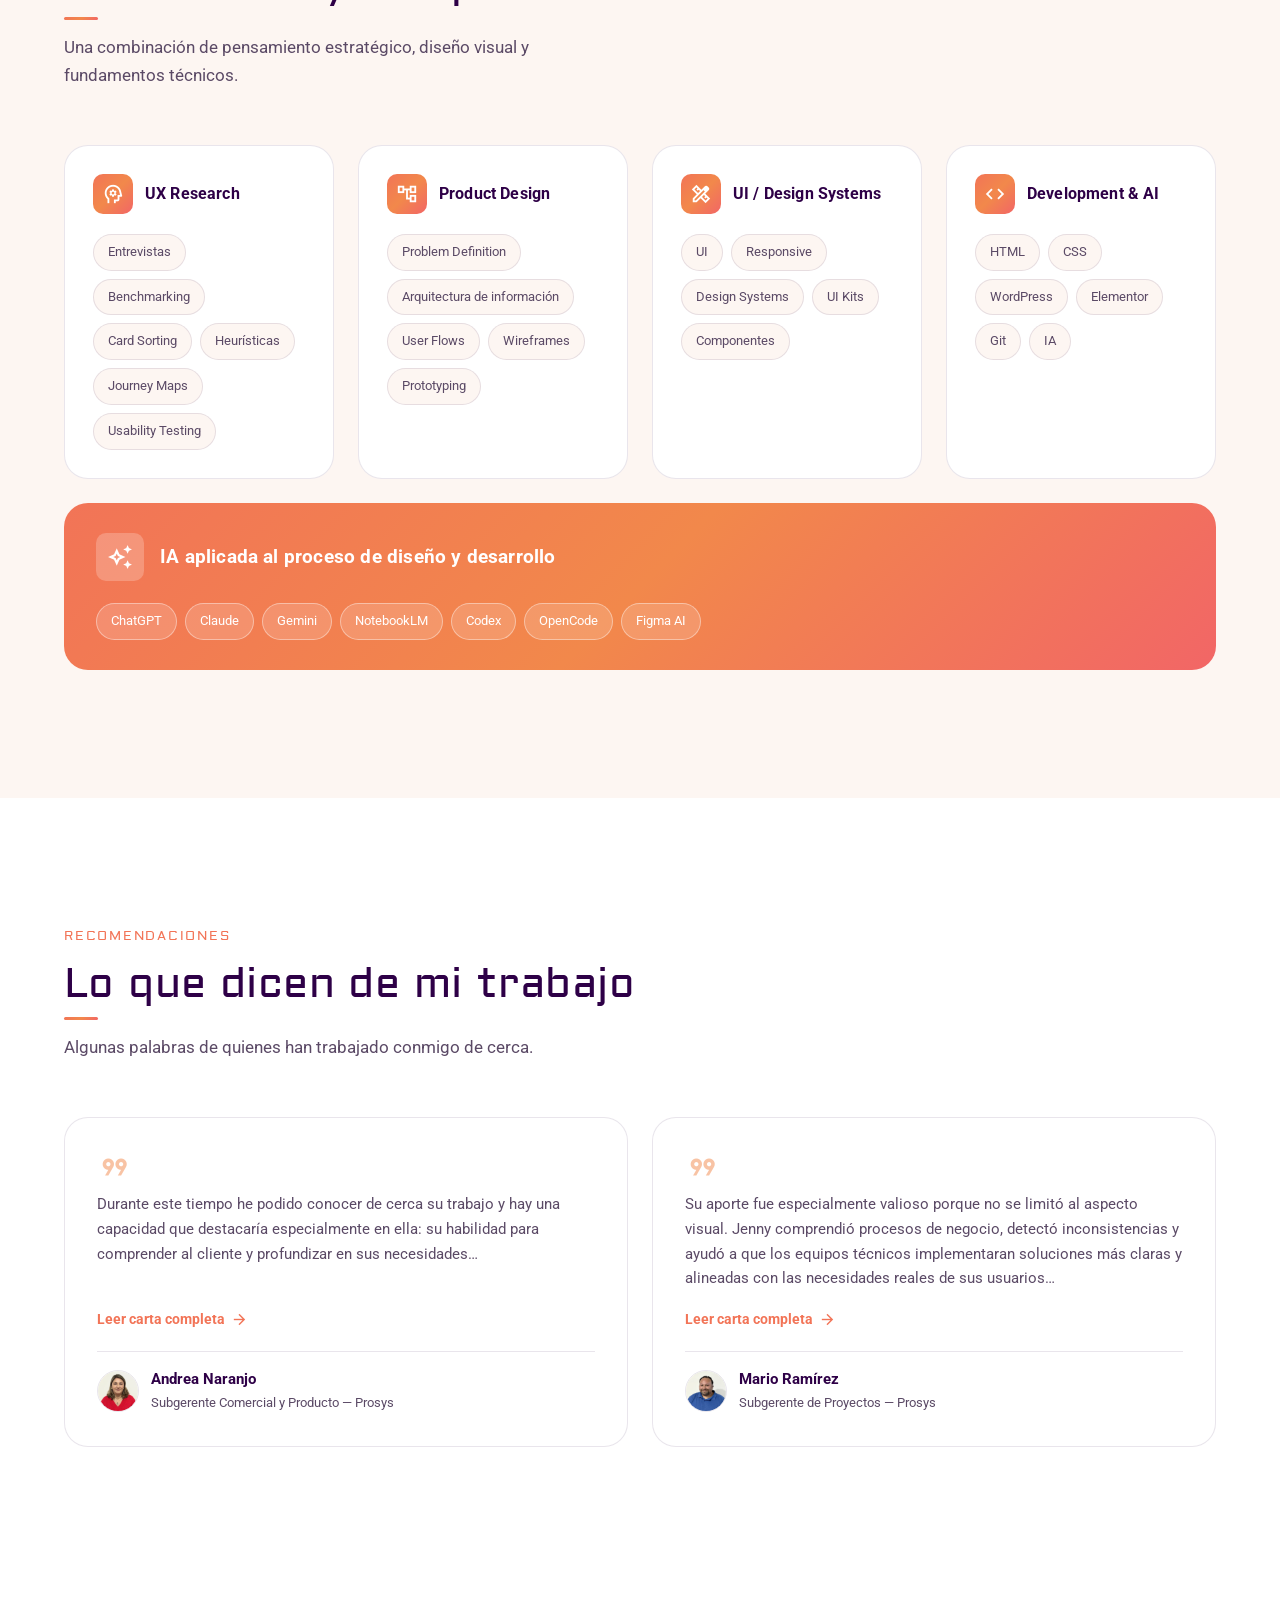
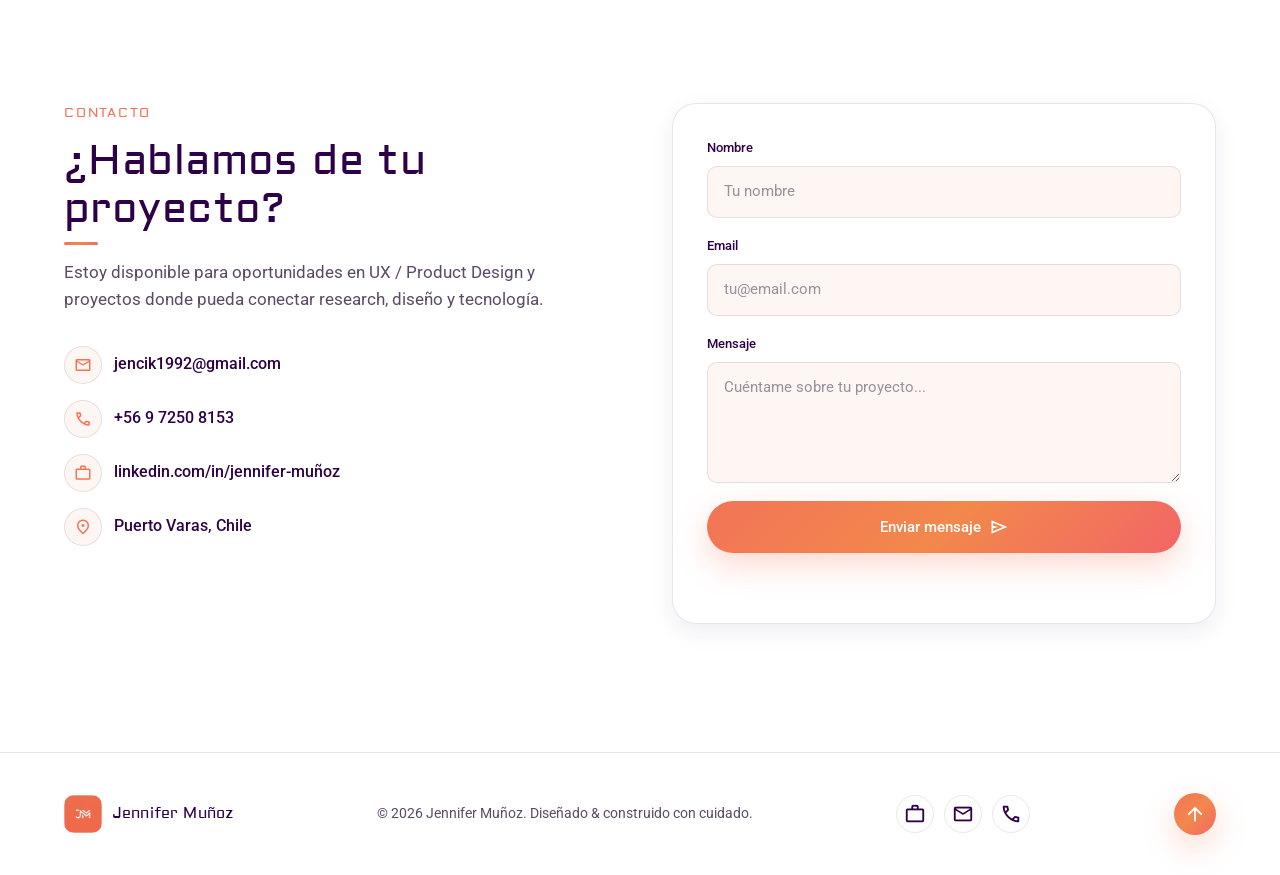
==== commit 68937cf5: "actualizacion home" ====
--- a/index.html
+++ b/index.html
@@ -66,12 +66,12 @@
       <div class="hero__content" data-animate>
         <p class="eyebrow">UX / Product Designer</p>
         <h1 class="hero__title">Diseño de productos que resuelven problemas reales</h1>
-        <p class="hero__lead">Diseñadora UX / Product Designer con experiencia en productos digitales, investigación, diseño de interfaces y desarrollo frontend asistido por IA.</p>
+        <p class="hero__lead">UX / Product Designer con experiencia transformando necesidades de usuarios y negocio en productos digitales, desde research y arquitectura hasta UI, validación y desarrollo asistido por IA.</p>
 
         <ul class="hero__tags">
           <li class="tag">UX / Product Design</li>
           <li class="tag">UI</li>
-          <li class="tag">Frontend</li>
+          <li class="tag">Desarrollo web</li>
           <li class="tag">IA</li>
         </ul>
 
@@ -139,7 +139,7 @@
       <div class="section-head" data-animate>
         <p class="eyebrow">Proyectos</p>
         <h2 class="section-title">Trabajo seleccionado</h2>
-        <p class="section-lead">Una muestra de proyectos donde la investigación y el diseño se encuentran con resultados medibles.</p>
+        <p class="section-lead">Una muestra de proyectos donde investigación, diseño y producto se conectan para resolver problemas reales.</p>
       </div>
 
       <div class="projects__grid">
@@ -180,11 +180,10 @@
           </div>
           <div class="project-card__body">
             <div class="project-card__tags">
-              <span class="tag">UI Design</span>
-              <span class="tag">Salud</span>
+              <span class="tag">UX / Product Design · Salud</span>
             </div>
             <h3>Medical 360</h3>
-            <p>Caso de estudio personal: una app que evolucionó de un MVP de agendamiento a una solución pensada para descongestionar los centros de salud.</p>
+            <p>Evolución de un MVP de agendamiento médico hacia una experiencia de salud más continua, a partir de research, validación y decisiones de producto.</p>
             <span class="project-card__link">Ver caso de estudio <span class="material-symbols-outlined">arrow_forward</span></span>
           </div>
         </a>
@@ -225,9 +224,11 @@
         <p class="eyebrow">Sobre mí</p>
         <h2 class="section-title">Diseño con estrategia, no solo con estilo</h2>
         <p class="about__lead">
-          Soy UX / Product Designer con más de 2 años de experiencia diseñando productos digitales
-          y resolviendo problemas complejos mediante investigación, arquitectura de información,
-          prototipado y diseño de interfaces — de la idea a producción.
+          Me especializo en comprender problemas complejos y transformarlos en experiencias digitales claras. Trabajo conectando necesidades de usuarios, objetivos de negocio y factibilidad técnica, colaborando de cerca con producto y desarrollo.
+        </p>
+
+        <p class="about__extended">
+          Mi experiencia abarca research, arquitectura de información, prototipado, UI, testing, QA y acompañamiento a usuarios.
         </p>
 
         <div class="about__stack">
@@ -248,7 +249,7 @@
             <h3>UX / Product Designer</h3>
             <span class="about__experience-meta">Prosys · 2024–2026</span>
           </div>
-          <p class="about__experience-desc">Diseño de productos digitales de punta a punta: UX/UI, prototipado y sistemas de componentes, en coordinación constante con Product Owners y equipos de desarrollo.</p>
+          <p class="about__experience-desc">Diseño y evolución de productos web y móviles, participando en levantamiento, UX Research, arquitectura, UX/UI, prototipado, validación, QA y handoff, en colaboración con Product Owners, stakeholders y desarrollo.</p>
         </div>
 
         <ul class="about__facts">
@@ -355,7 +356,7 @@
           <span class="process__number">04</span>
           <span class="material-symbols-outlined process__icon">fact_check</span>
           <h3>Validar</h3>
-          <p>Reduzco errores e inconsistencias validando cada solución con testing con usuarios reales.</p>
+          <p>Valido las principales decisiones mediante testing con usuarios, detectando fricciones y oportunidades de mejora.</p>
         </li>
         <li class="process__step" data-animate data-animate-delay="4" tabindex="0">
           <span class="process__number">05</span>
@@ -402,7 +403,7 @@
     <div class="container">
       <div class="section-head" data-animate>
         <p class="eyebrow">Habilidades</p>
-        <h2 class="section-title">Caja de herramientas</h2>
+        <h2 class="section-title">Habilidades y competencias</h2>
         <p class="section-lead">Una combinación de pensamiento estratégico, diseño visual y fundamentos técnicos.</p>
       </div>
 
@@ -433,7 +434,6 @@
             <li>User Flows</li>
             <li>Wireframes</li>
             <li>Prototyping</li>
-            <li>IA</li>
           </ul>
         </div>
 
@@ -690,7 +690,7 @@
       <div class="contact__content" data-animate>
         <p class="eyebrow">Contacto</p>
         <h2 class="section-title">¿Hablamos de tu proyecto?</h2>
-        <p class="section-lead">Estoy disponible para proyectos freelance, colaboraciones y oportunidades a tiempo completo. Cuéntame en qué estás trabajando.</p>
+        <p class="section-lead">Estoy disponible para oportunidades en UX / Product Design y proyectos donde pueda conectar research, diseño y tecnología.</p>
 
         <ul class="contact__list">
           <li>
--- a/css/style.css
+++ b/css/style.css
@@ -500,6 +500,14 @@
   font-size: 19px;
   line-height: 1.55;
   color: var(--color-text-primary);
+  max-width: 56ch;
+  margin-bottom: 16px;
+}
+
+.about__extended {
+  font-size: 15.5px;
+  line-height: 1.6;
+  color: var(--color-text-secondary);
   max-width: 56ch;
   margin-bottom: 28px;
 }
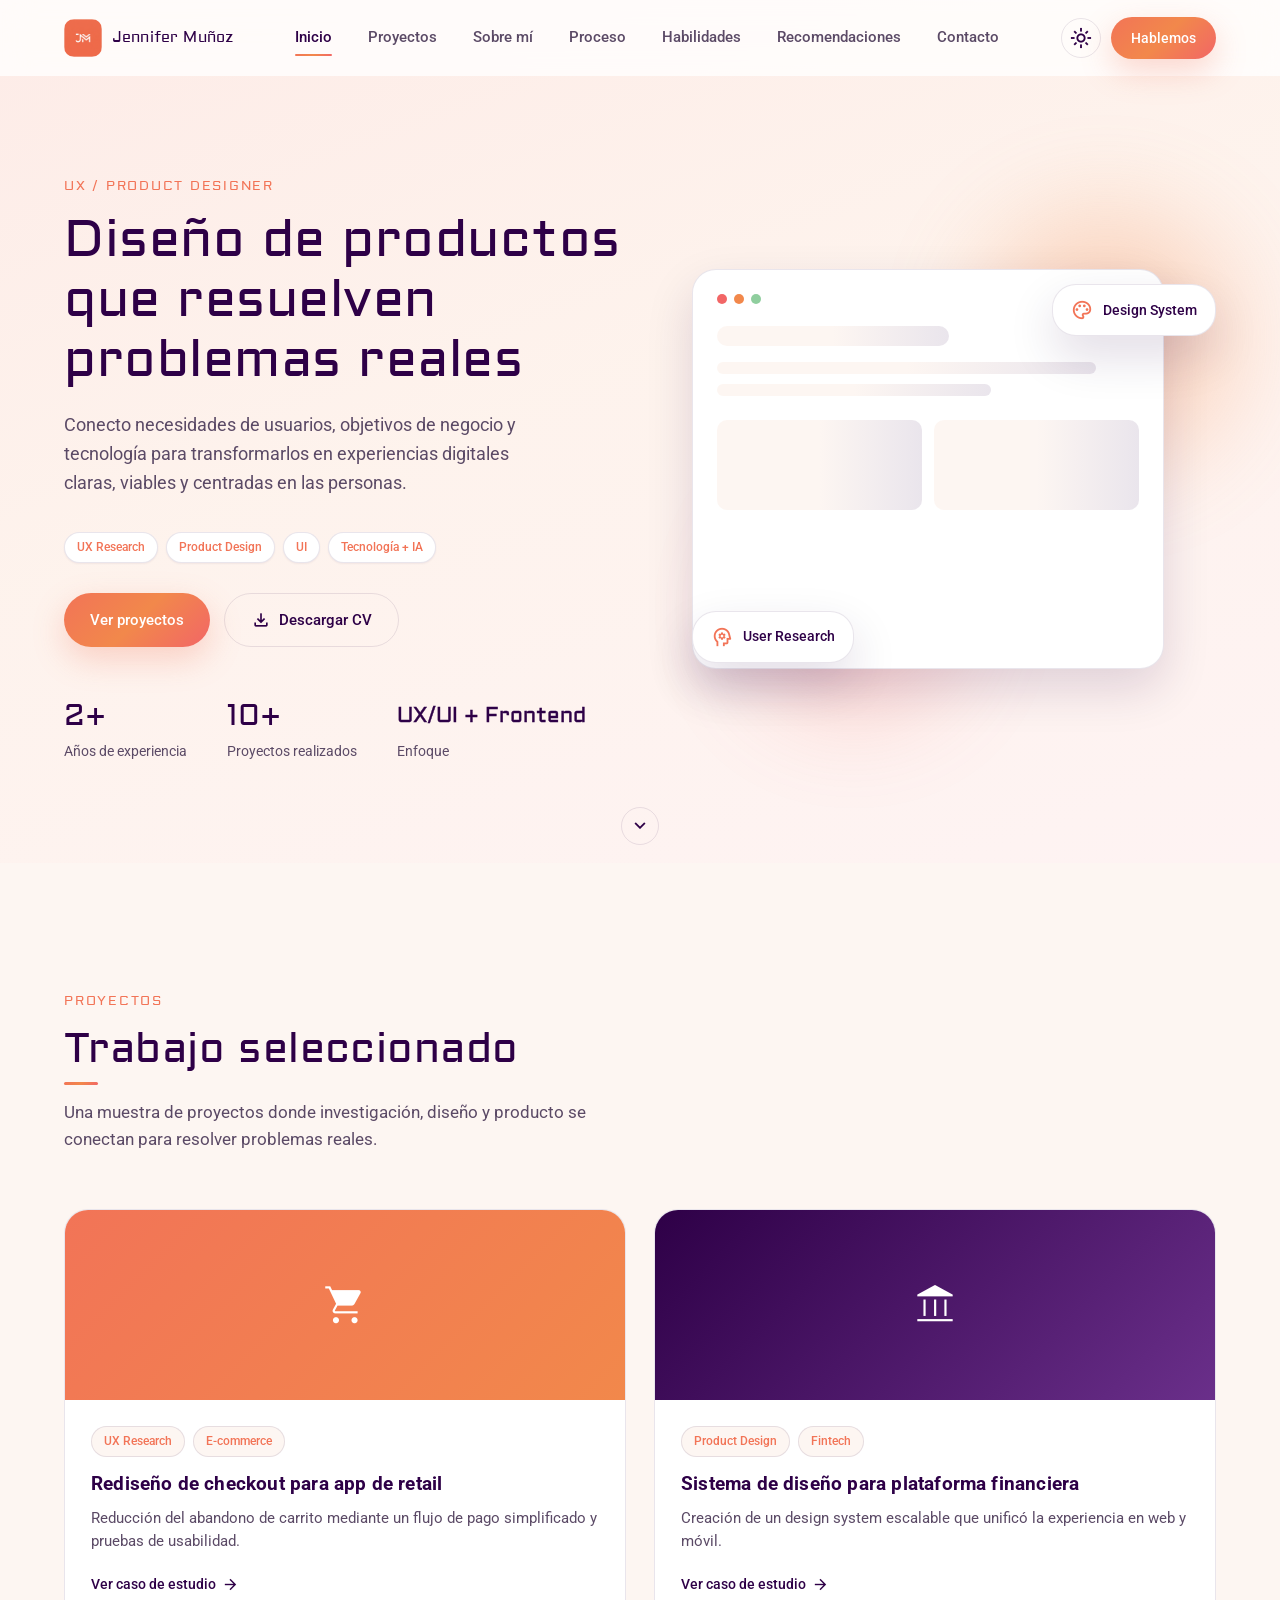
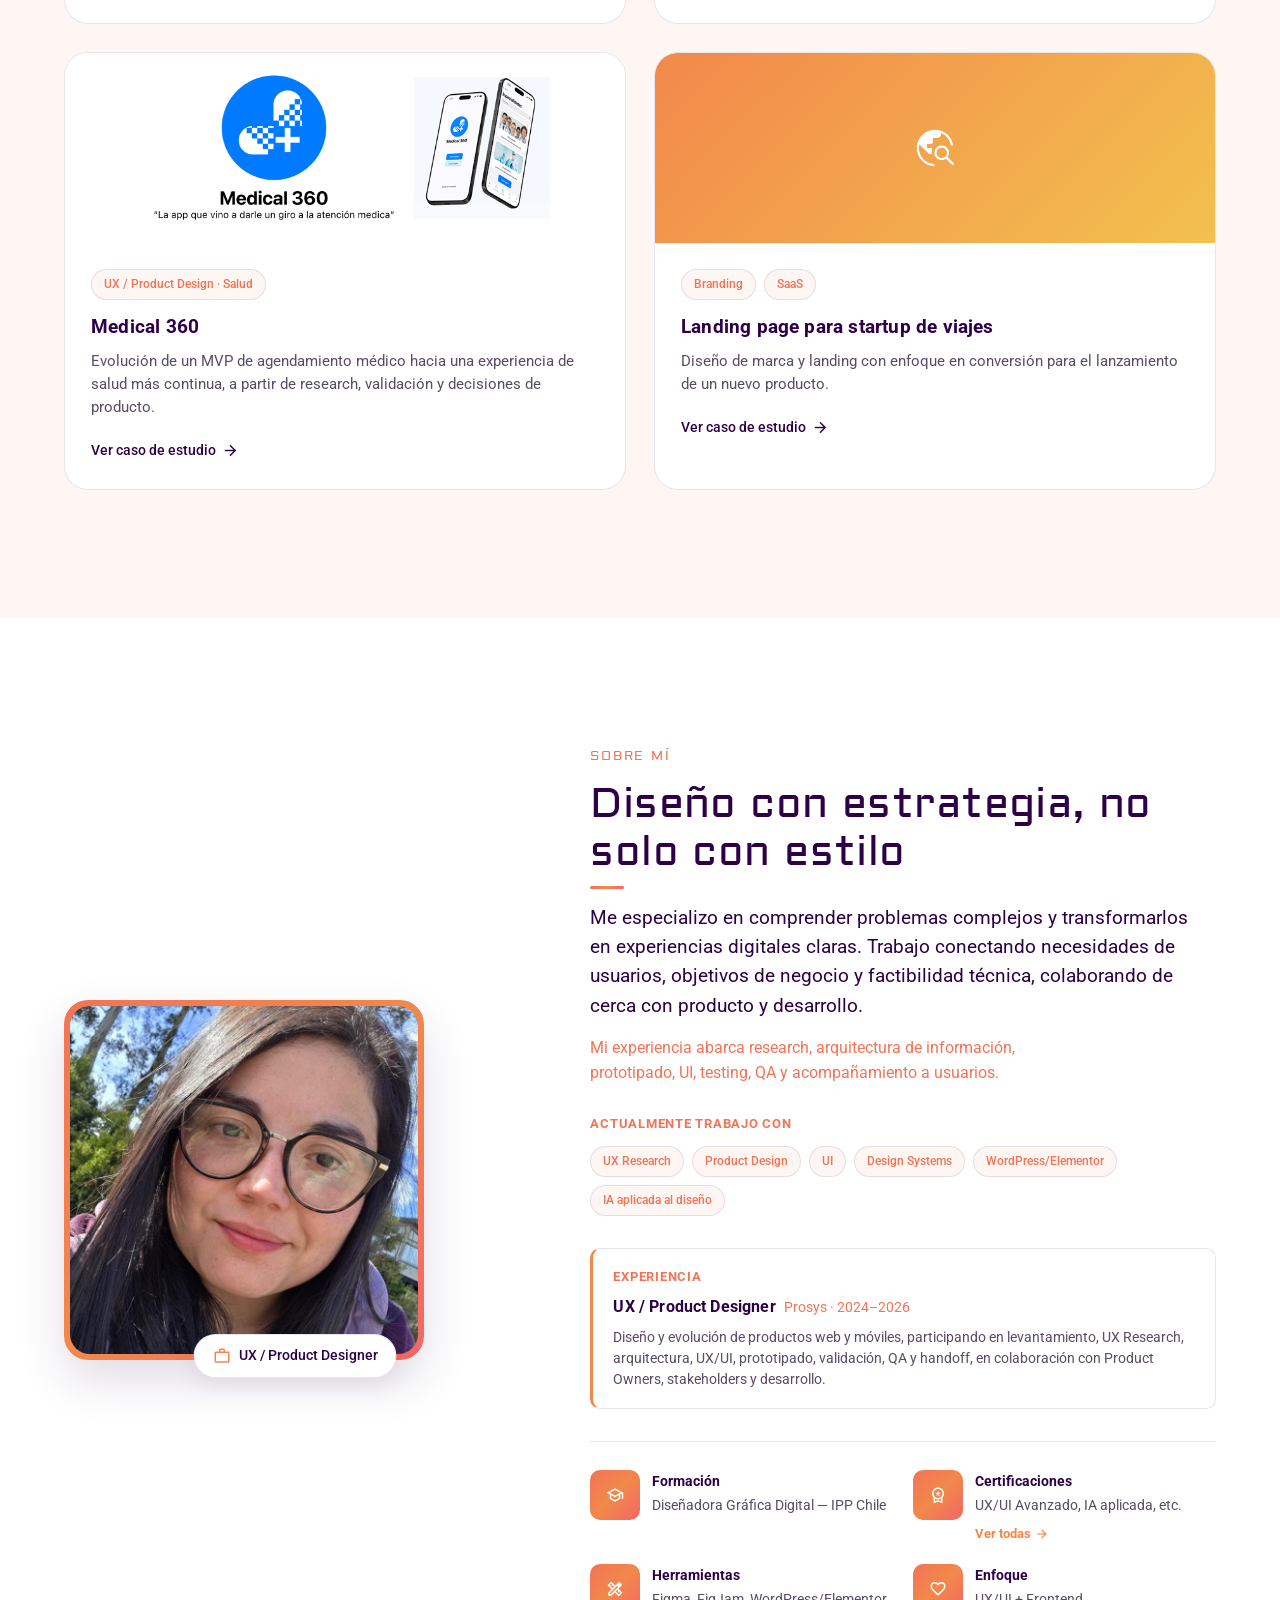
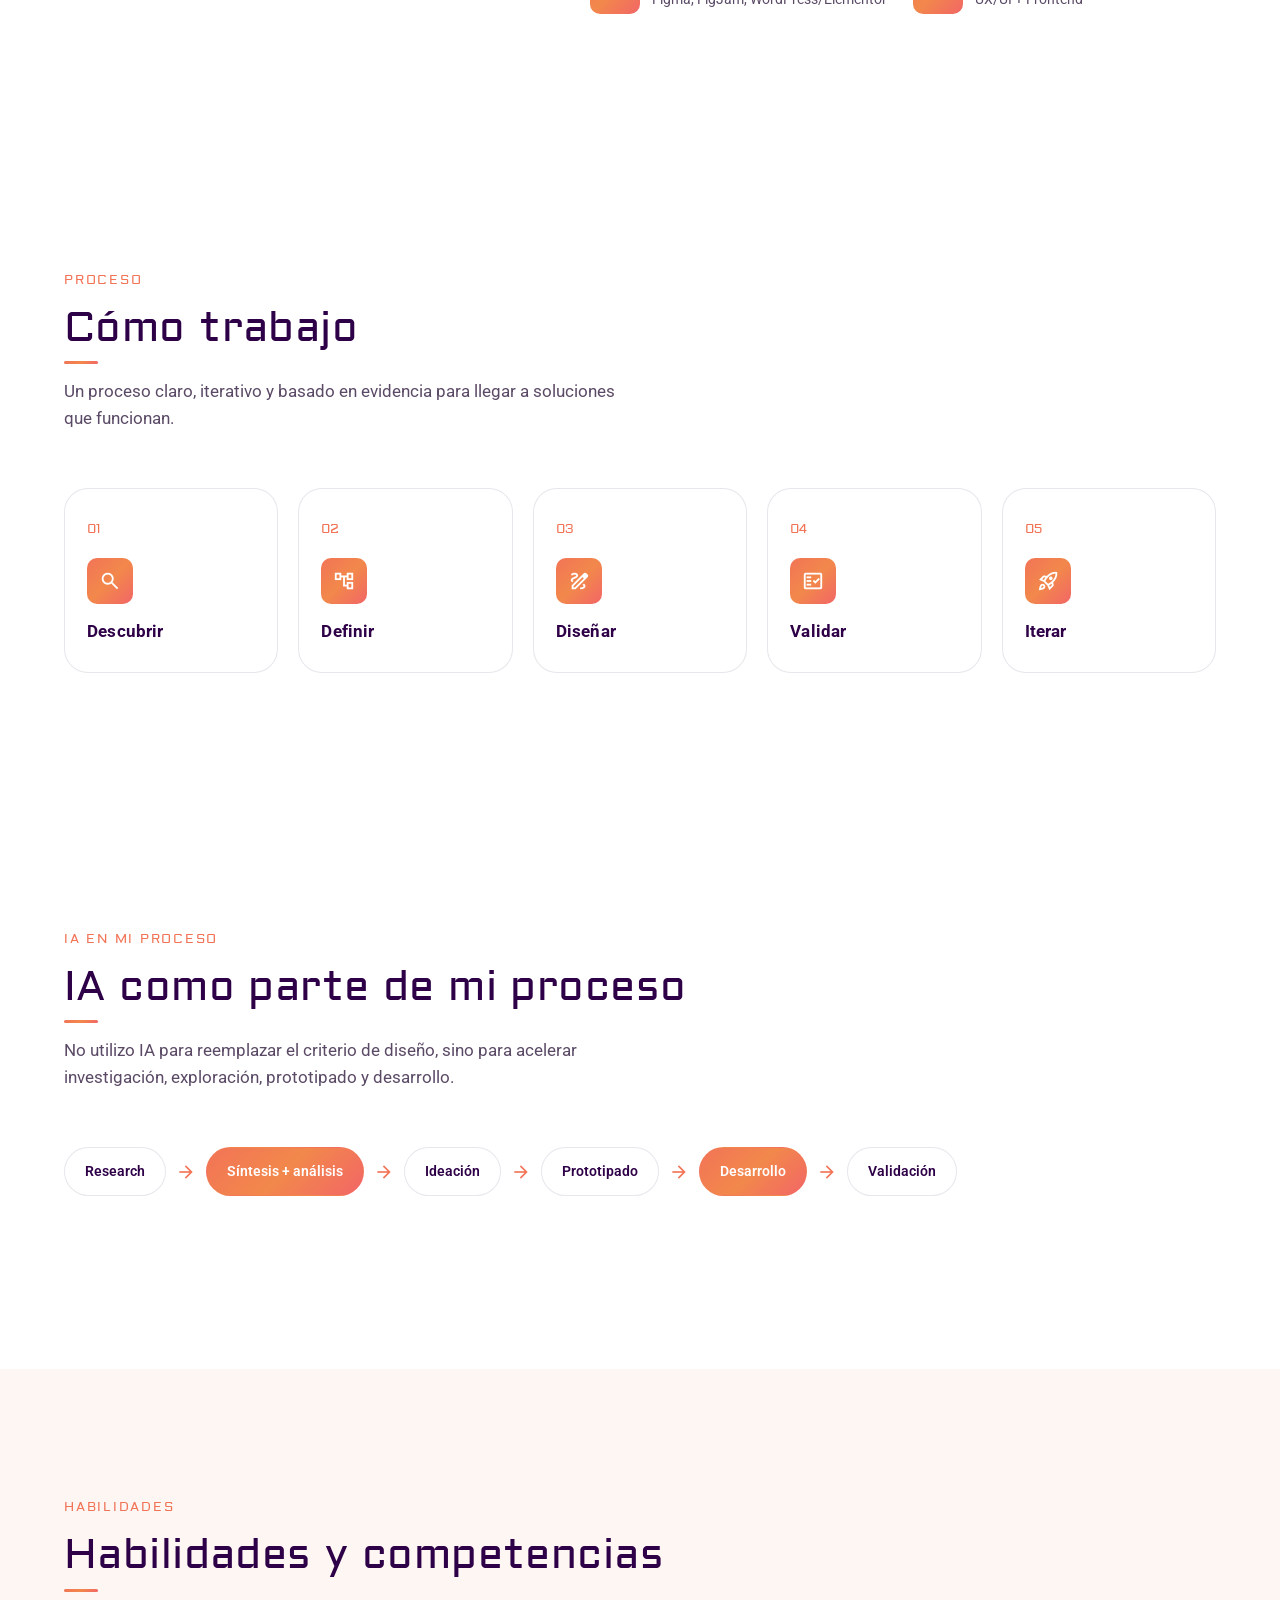
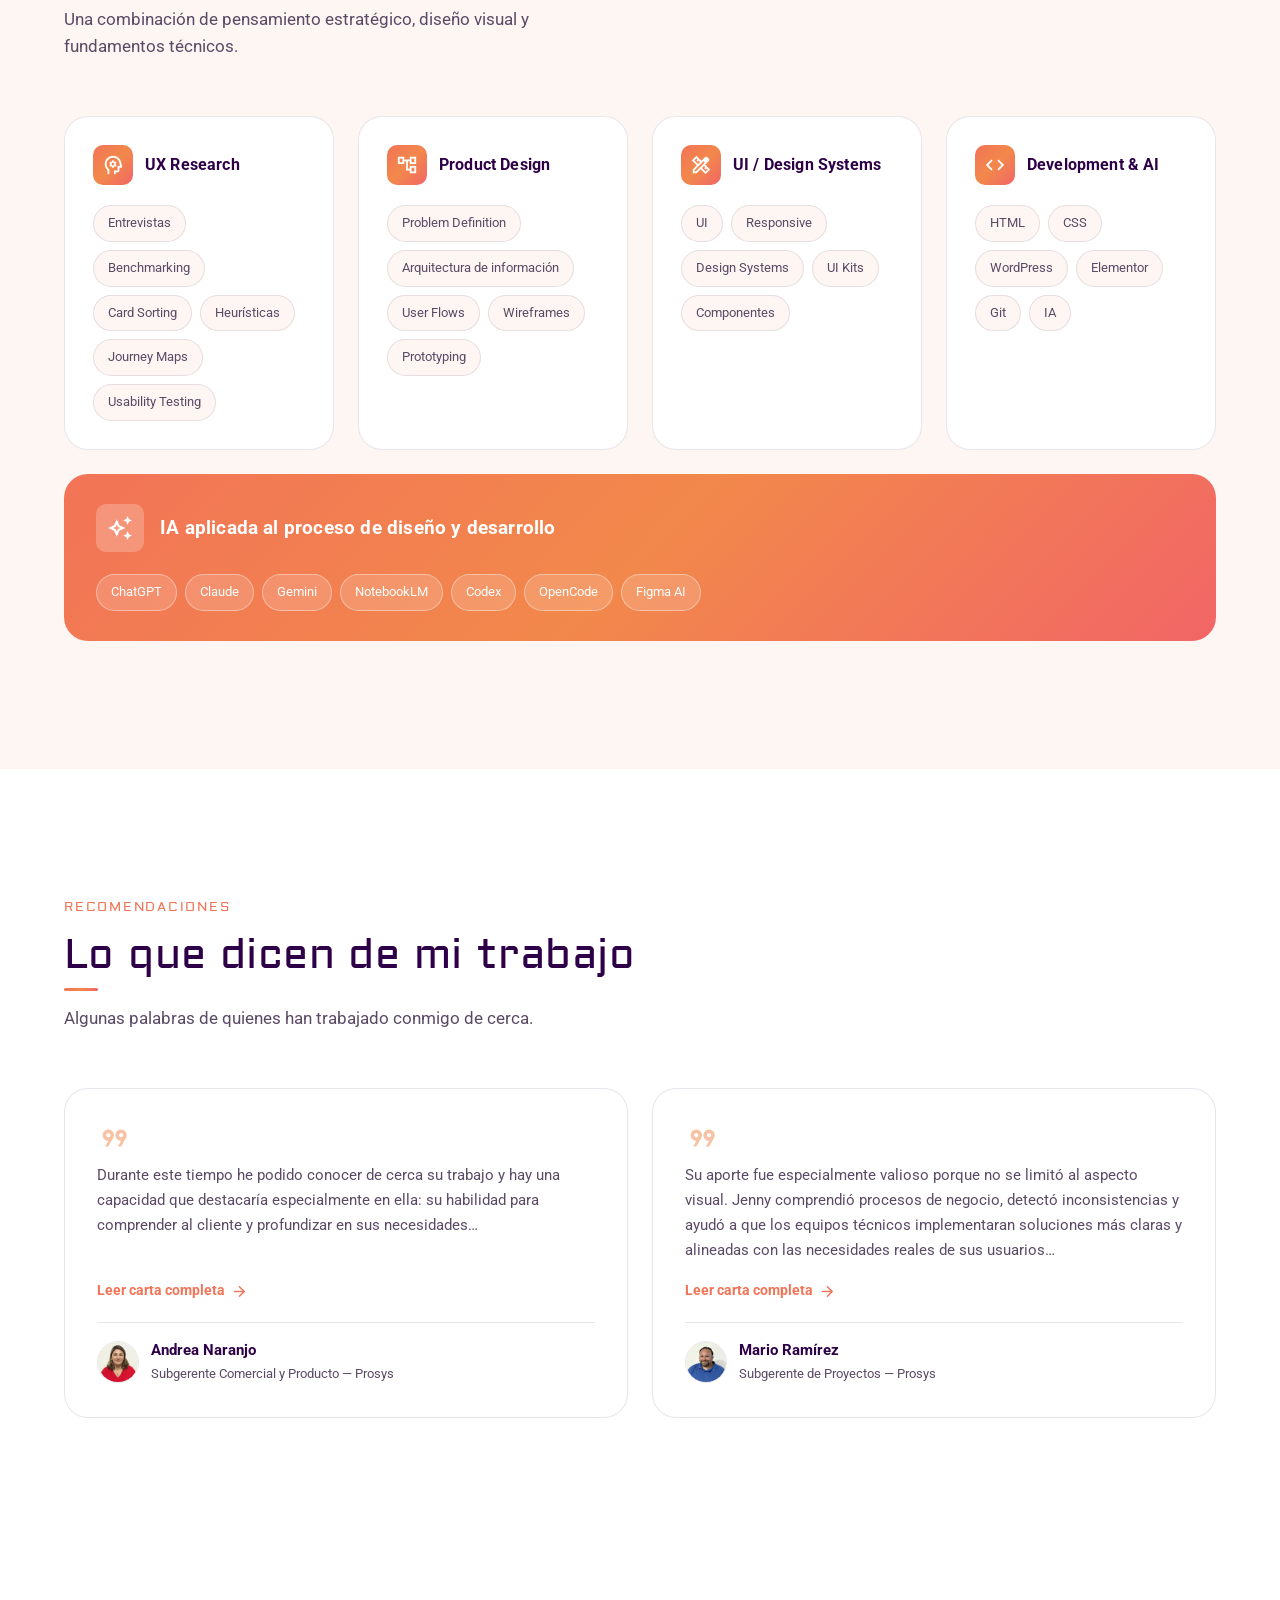
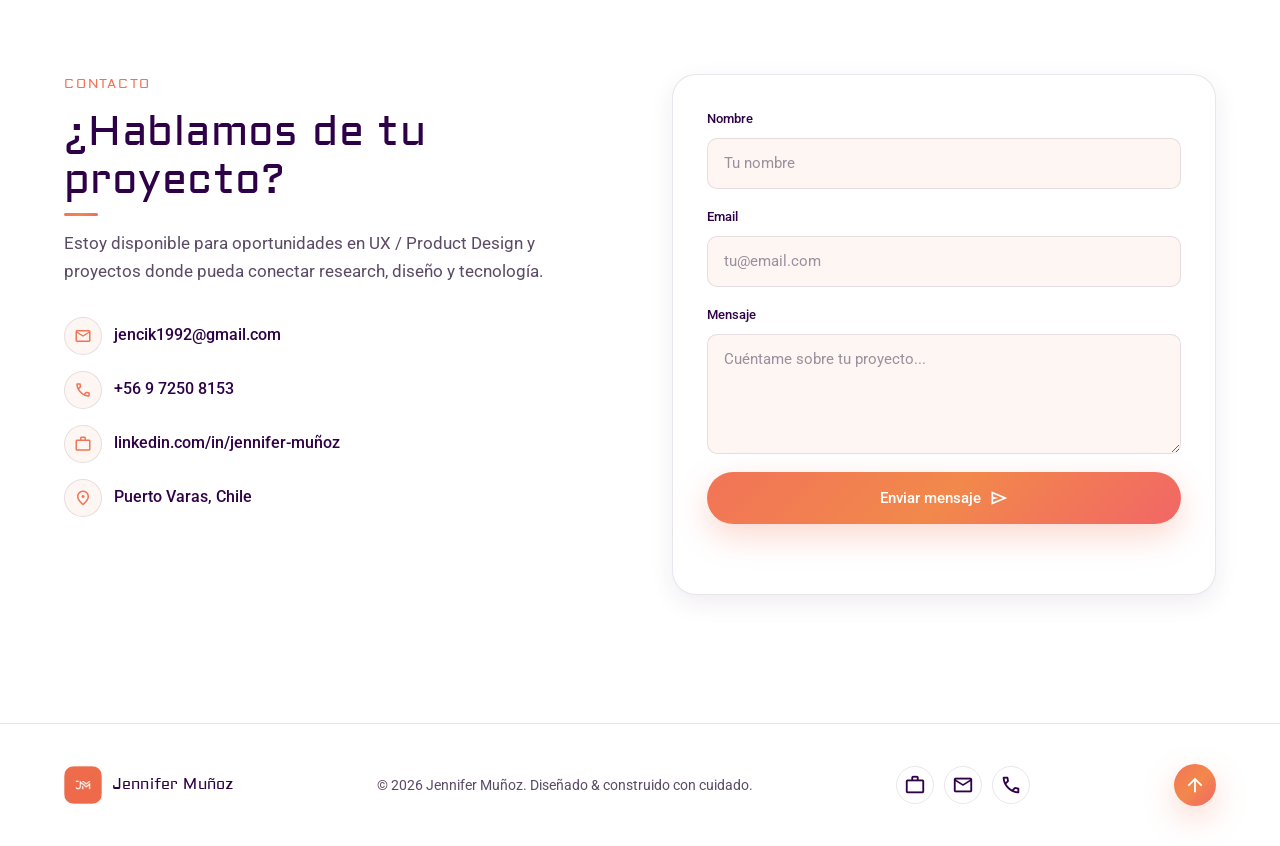
==== commit 63957542: "ultimo de hoy" ====
--- a/index.html
+++ b/index.html
@@ -64,15 +64,15 @@
   <section class="hero" id="inicio">
     <div class="container hero__inner">
       <div class="hero__content" data-animate>
-        <p class="eyebrow">UX / Product Designer</p>
+        <p class="eyebrow">UX / PRODUCT DESIGNER</p>
         <h1 class="hero__title">Diseño de productos que resuelven problemas reales</h1>
-        <p class="hero__lead">UX / Product Designer con experiencia transformando necesidades de usuarios y negocio en productos digitales, desde research y arquitectura hasta UI, validación y desarrollo asistido por IA.</p>
+        <p class="hero__lead">Conecto necesidades de usuarios, objetivos de negocio y tecnología para transformarlos en experiencias digitales claras, viables y centradas en las personas.</p>
 
         <ul class="hero__tags">
-          <li class="tag">UX / Product Design</li>
+          <li class="tag">UX Research</li>
+          <li class="tag">Product Design</li>
           <li class="tag">UI</li>
-          <li class="tag">Desarrollo web</li>
-          <li class="tag">IA</li>
+          <li class="tag">Tecnología + IA</li>
         </ul>
 
         <div class="hero__cta">
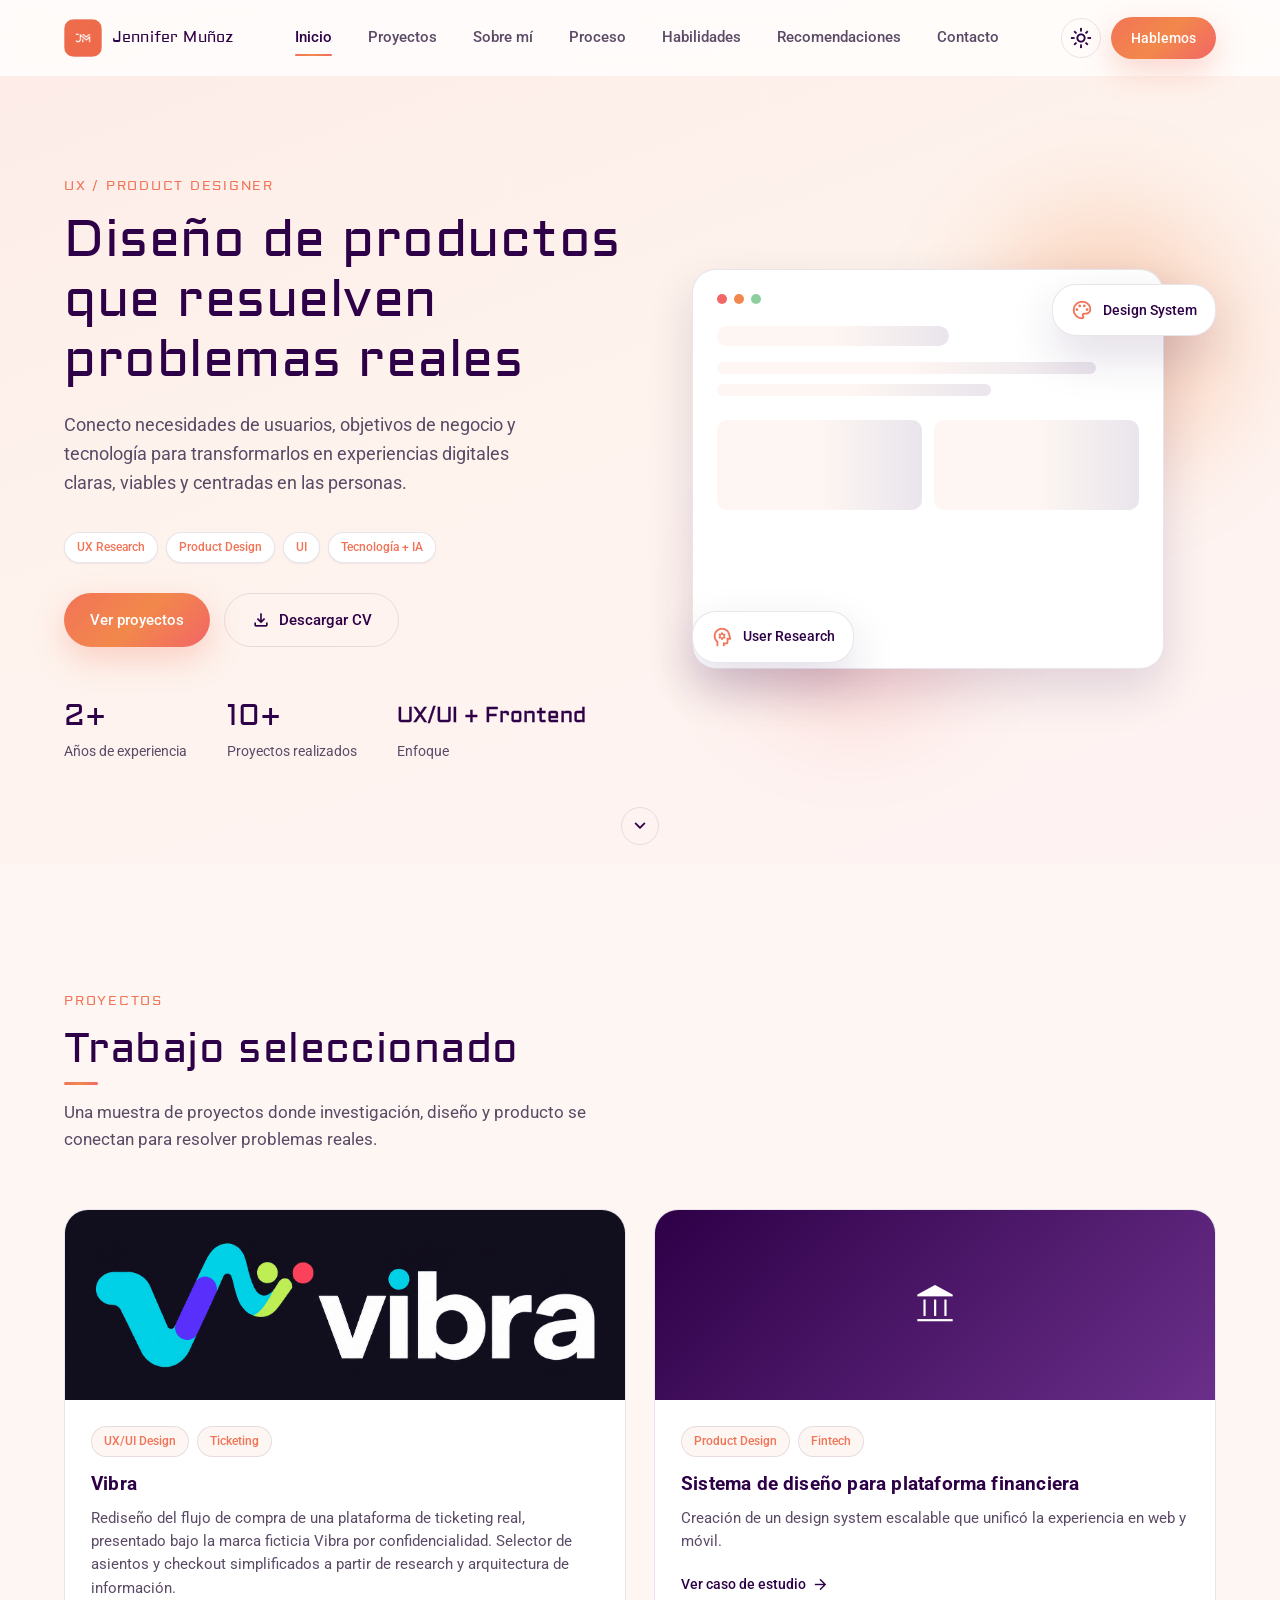
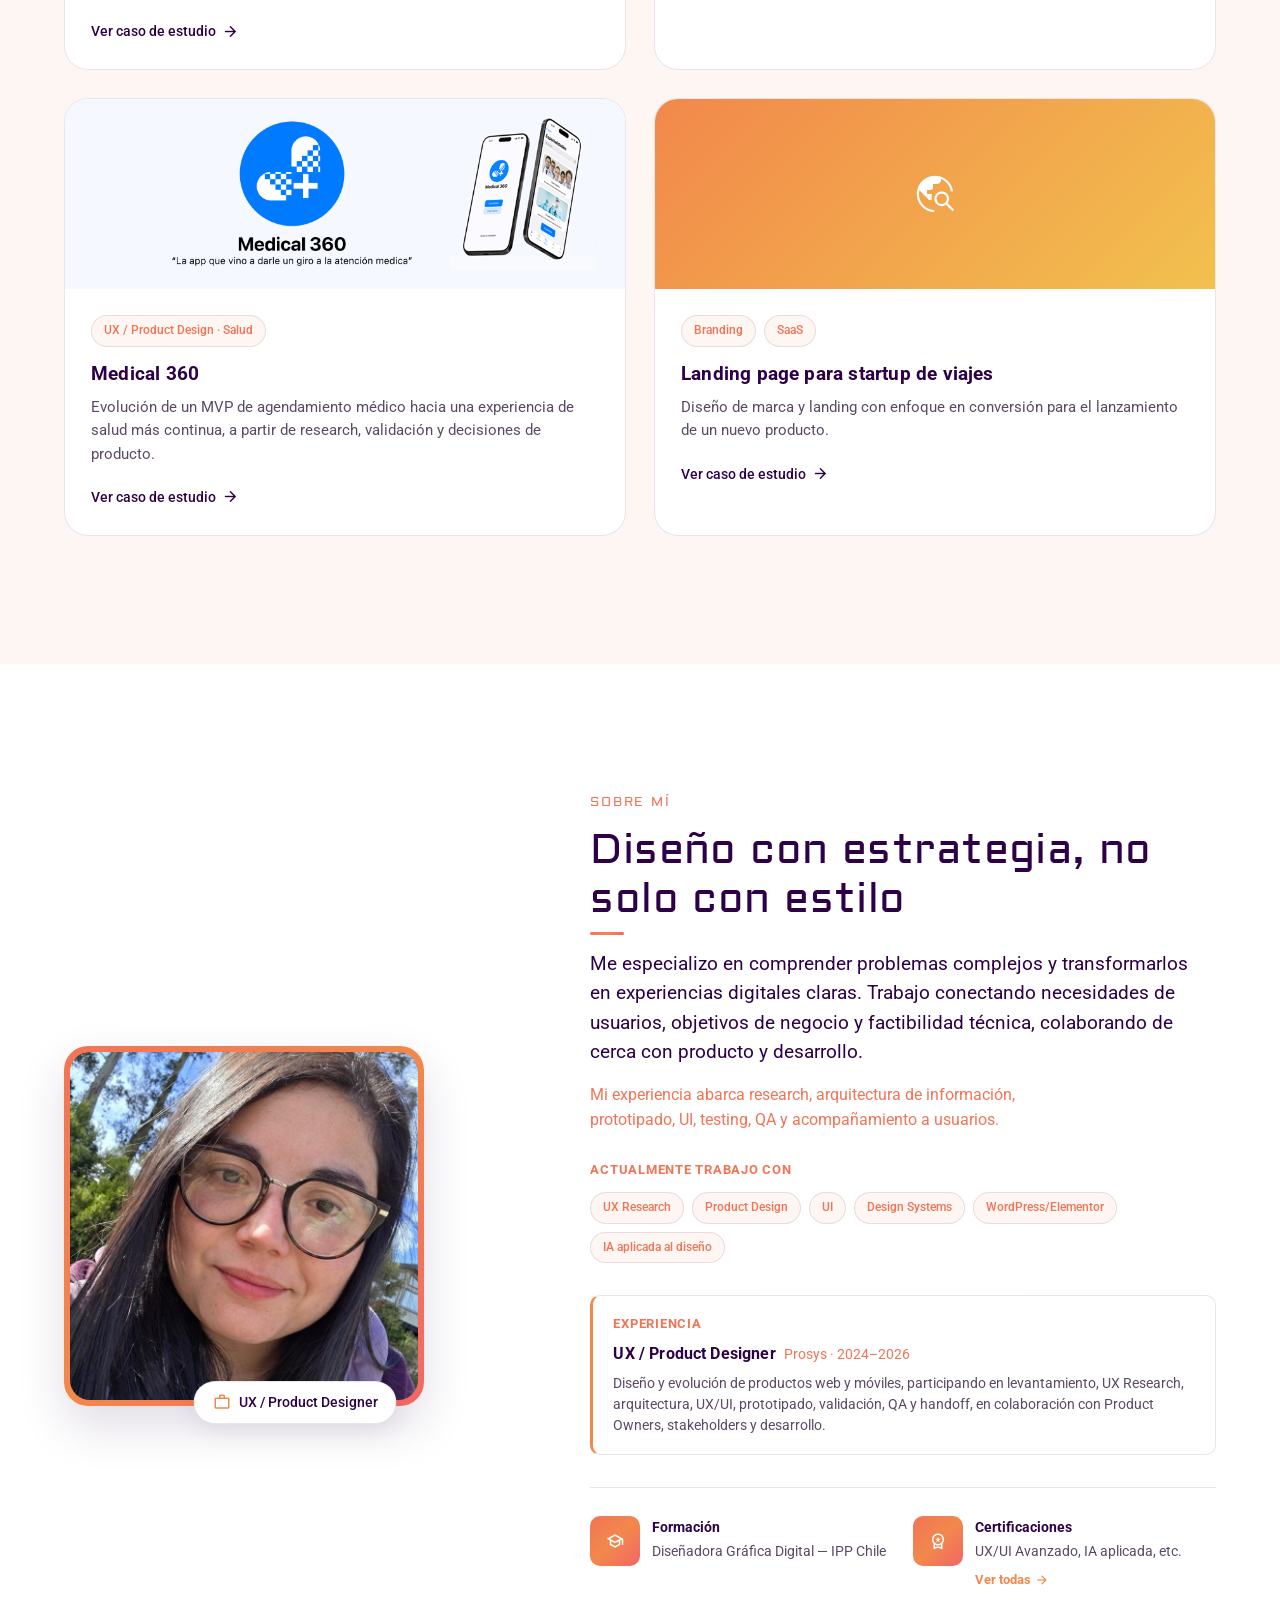
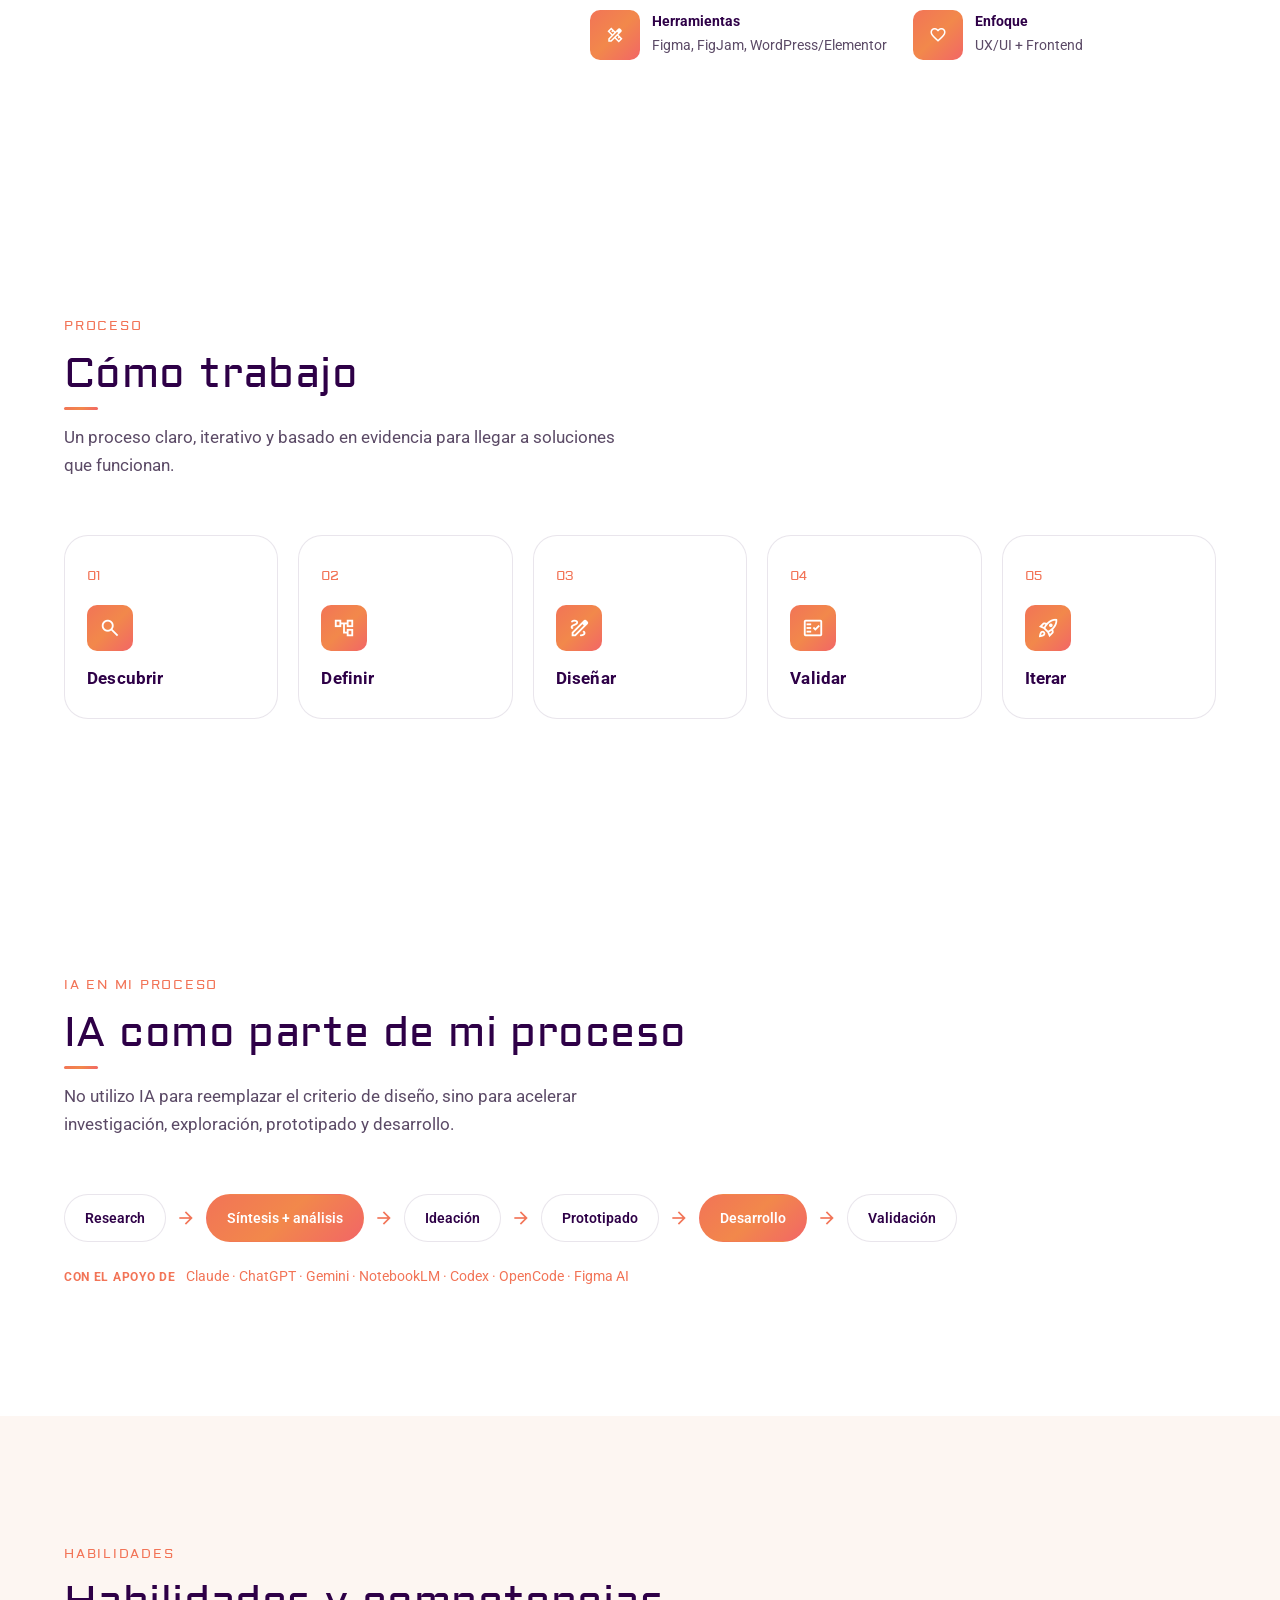
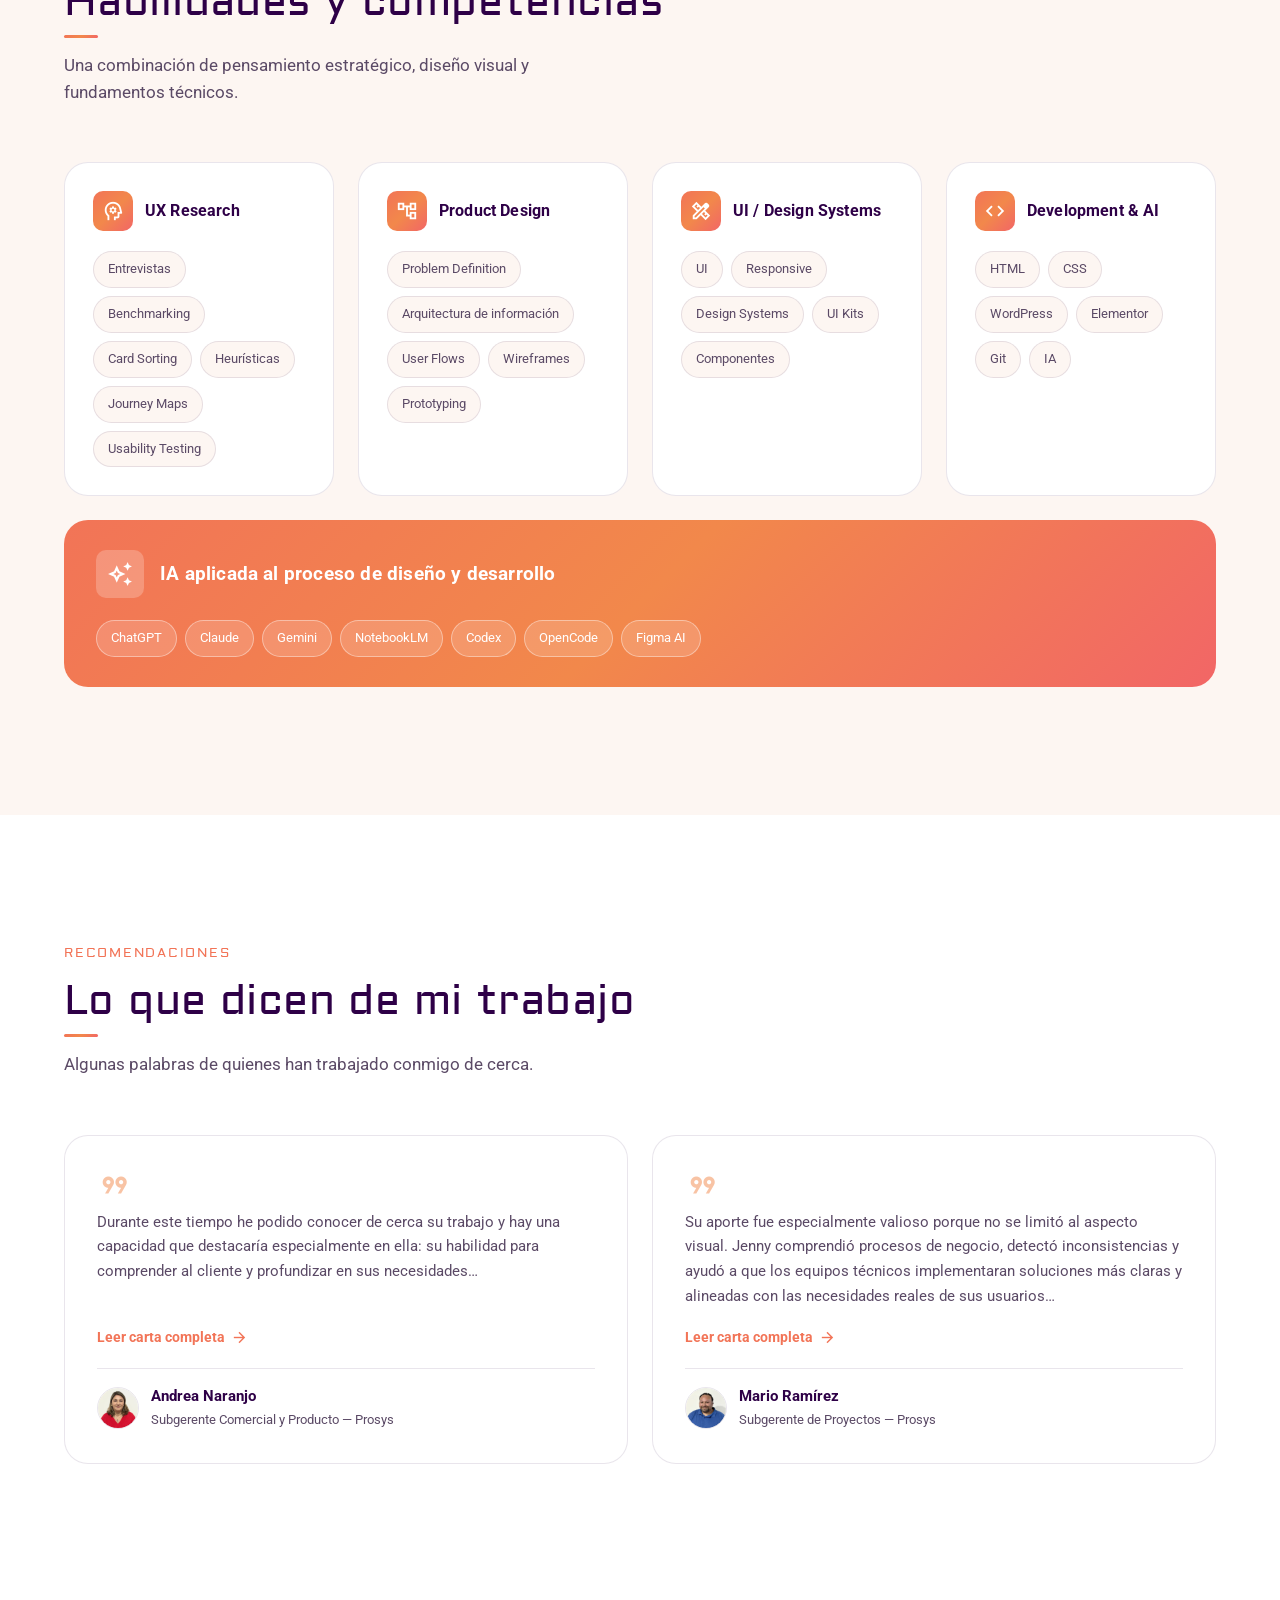
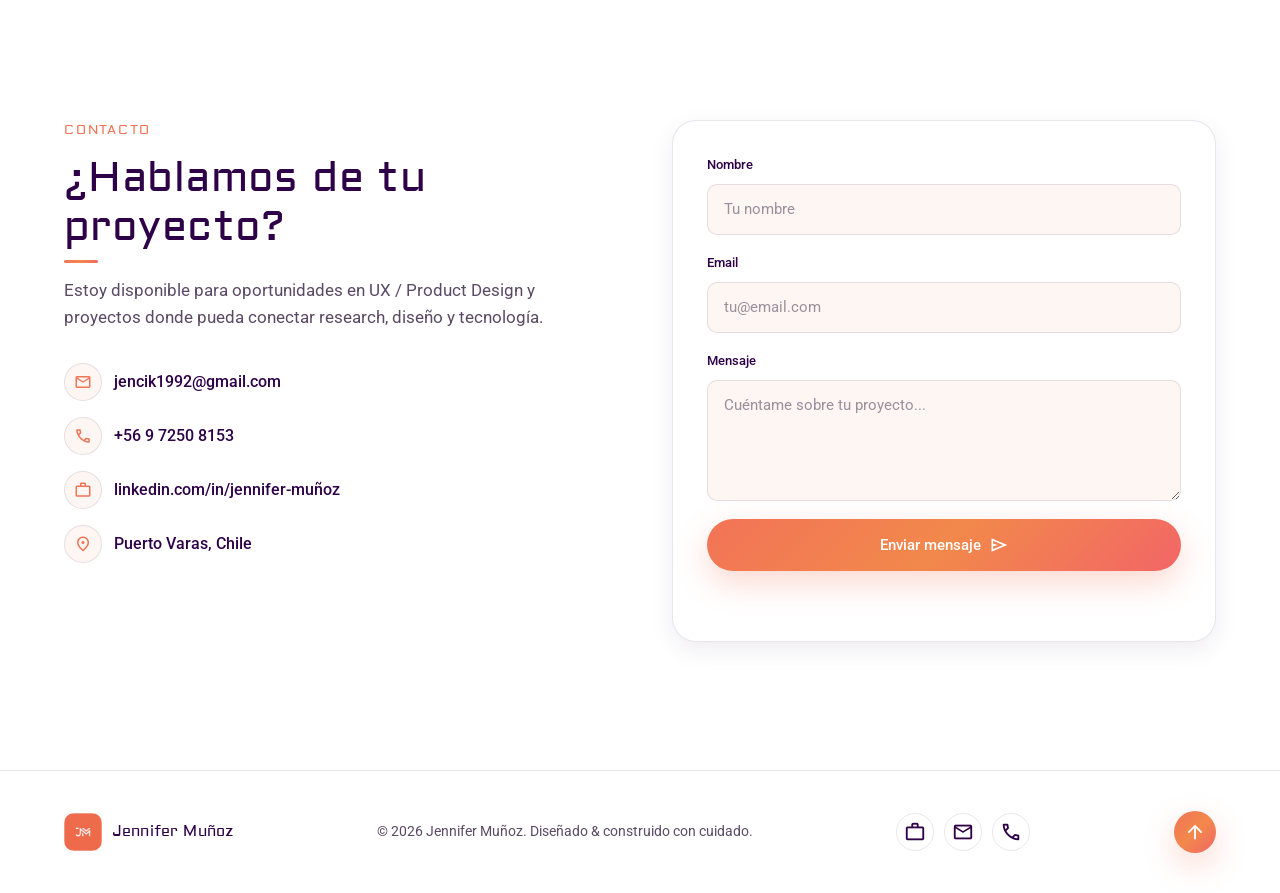
==== commit a4cb3b9d: "actualizacion vibra + medical" ====
--- a/index.html
+++ b/index.html
@@ -145,16 +145,18 @@
       <div class="projects__grid">
 
         <a class="project-card" href="proyectos/proyecto-1.html" data-animate>
-          <div class="project-card__media project-card__media--1">
-            <span class="material-symbols-outlined">shopping_cart</span>
+          <div class="project-card__media project-card__media--1 project-card__media--img">
+            <picture>
+              <img src="assets/img/proyecto-1-identidad.png" alt="Vibra — logotipo y sistema de marca">
+            </picture>
           </div>
           <div class="project-card__body">
             <div class="project-card__tags">
-              <span class="tag">UX Research</span>
-              <span class="tag">E-commerce</span>
+              <span class="tag">UX/UI Design</span>
+              <span class="tag">Ticketing</span>
             </div>
-            <h3>Rediseño de checkout para app de retail</h3>
-            <p>Reducción del abandono de carrito mediante un flujo de pago simplificado y pruebas de usabilidad.</p>
+            <h3>Vibra</h3>
+            <p>Rediseño del flujo de compra de una plataforma de ticketing real, presentado bajo la marca ficticia Vibra por confidencialidad. Selector de asientos y checkout simplificados a partir de research y arquitectura de información.</p>
             <span class="project-card__link">Ver caso de estudio <span class="material-symbols-outlined">arrow_forward</span></span>
           </div>
         </a>
@@ -176,7 +178,10 @@
 
         <a class="project-card" href="proyectos/proyecto-3.html" data-animate data-animate-delay="2">
           <div class="project-card__media project-card__media--3 project-card__media--img">
-            <img src="assets/img/proyecto-3-hero.png" alt="Medical 360 — app móvil de agendamiento médico" style="object-position: 35% center;">
+            <picture>
+              <source media="(max-width: 600px)" srcset="assets/img/proyecto-3-hero-mobile.png">
+              <img src="assets/img/proyecto-3-hero.png" alt="Medical 360 — app móvil de agendamiento médico" style="object-position: 35% center;">
+            </picture>
           </div>
           <div class="project-card__body">
             <div class="project-card__tags">
--- a/css/style.css
+++ b/css/style.css
@@ -676,6 +676,11 @@
 .project-card:hover .project-card__media .material-symbols-outlined { transform: scale(1.12) rotate(-4deg); }
 
 .project-card__media.project-card__media--img { background: #fff; padding: 0; }
+.project-card__media--img picture {
+  width: 100%;
+  height: 100%;
+  display: block;
+}
 .project-card__media--img img {
   width: 100%;
   height: 100%;
@@ -689,6 +694,28 @@
 .project-card__media--2 { background: linear-gradient(135deg, #2E0047, #6a2f8a); }
 .project-card__media--3 { background: linear-gradient(135deg, #F26666, #F27457); }
 .project-card__media--4 { background: linear-gradient(135deg, #F2884B, #F2C14E); }
+
+/* Tarjeta de Vibra (proyecto-1): logotipo real sobre su propio fondo — a
+   diferencia de las capturas de Medical 360, un logo no admite crop, así que
+   usa "contain" en vez de "cover" para mostrarlo completo. El color de fondo
+   es el mismo (muestreado con cuentagotas) que el fondo del propio archivo
+   proyecto-1-identidad.png — no el Tinta Noche de marca (#171523), que es
+   ligeramente distinto — para que el borde donde termina la imagen y empieza
+   el fondo del marco sea imperceptible. */
+.project-card__media--1.project-card__media--img { background: #110F1D; }
+/* La regla compartida ".project-card__media--img picture/img { width/height:100% }"
+   no resuelve bien el alto dentro de un grid con place-items:center (queda más
+   alto que el marco y el overflow:hidden del contenedor termina recortando el
+   logo igual que "cover"). Position:absolute con inset:0 lo evita: el tamaño
+   queda definido por el contenedor (position:relative), no por el grid. */
+.project-card__media--1.project-card__media--img picture,
+.project-card__media--1.project-card__media--img img {
+  position: absolute;
+  inset: 0;
+  width: 100%;
+  height: 100%;
+}
+.project-card__media--1.project-card__media--img img { object-fit: contain; }
 
 .project-card__body { padding: 26px; }
 .project-card__tags { display: flex; gap: 8px; margin-bottom: 14px; flex-wrap: wrap; }
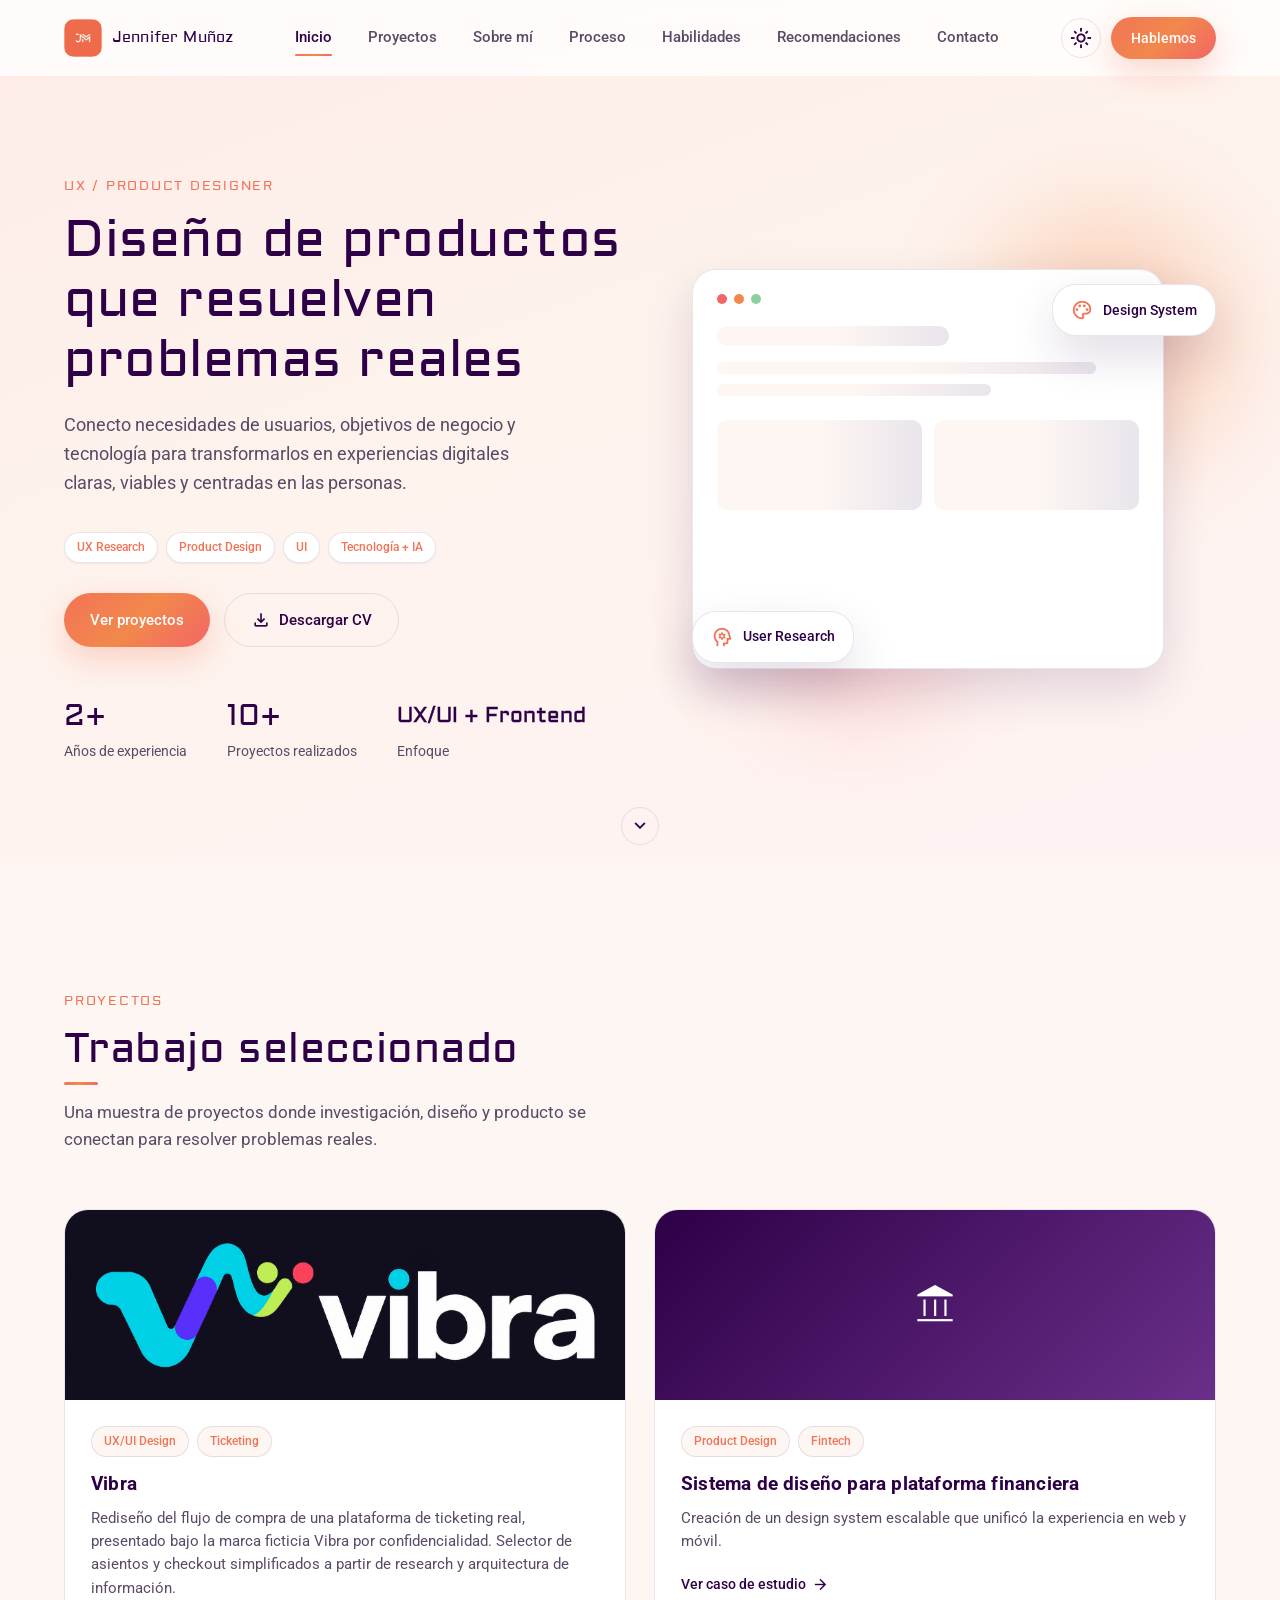
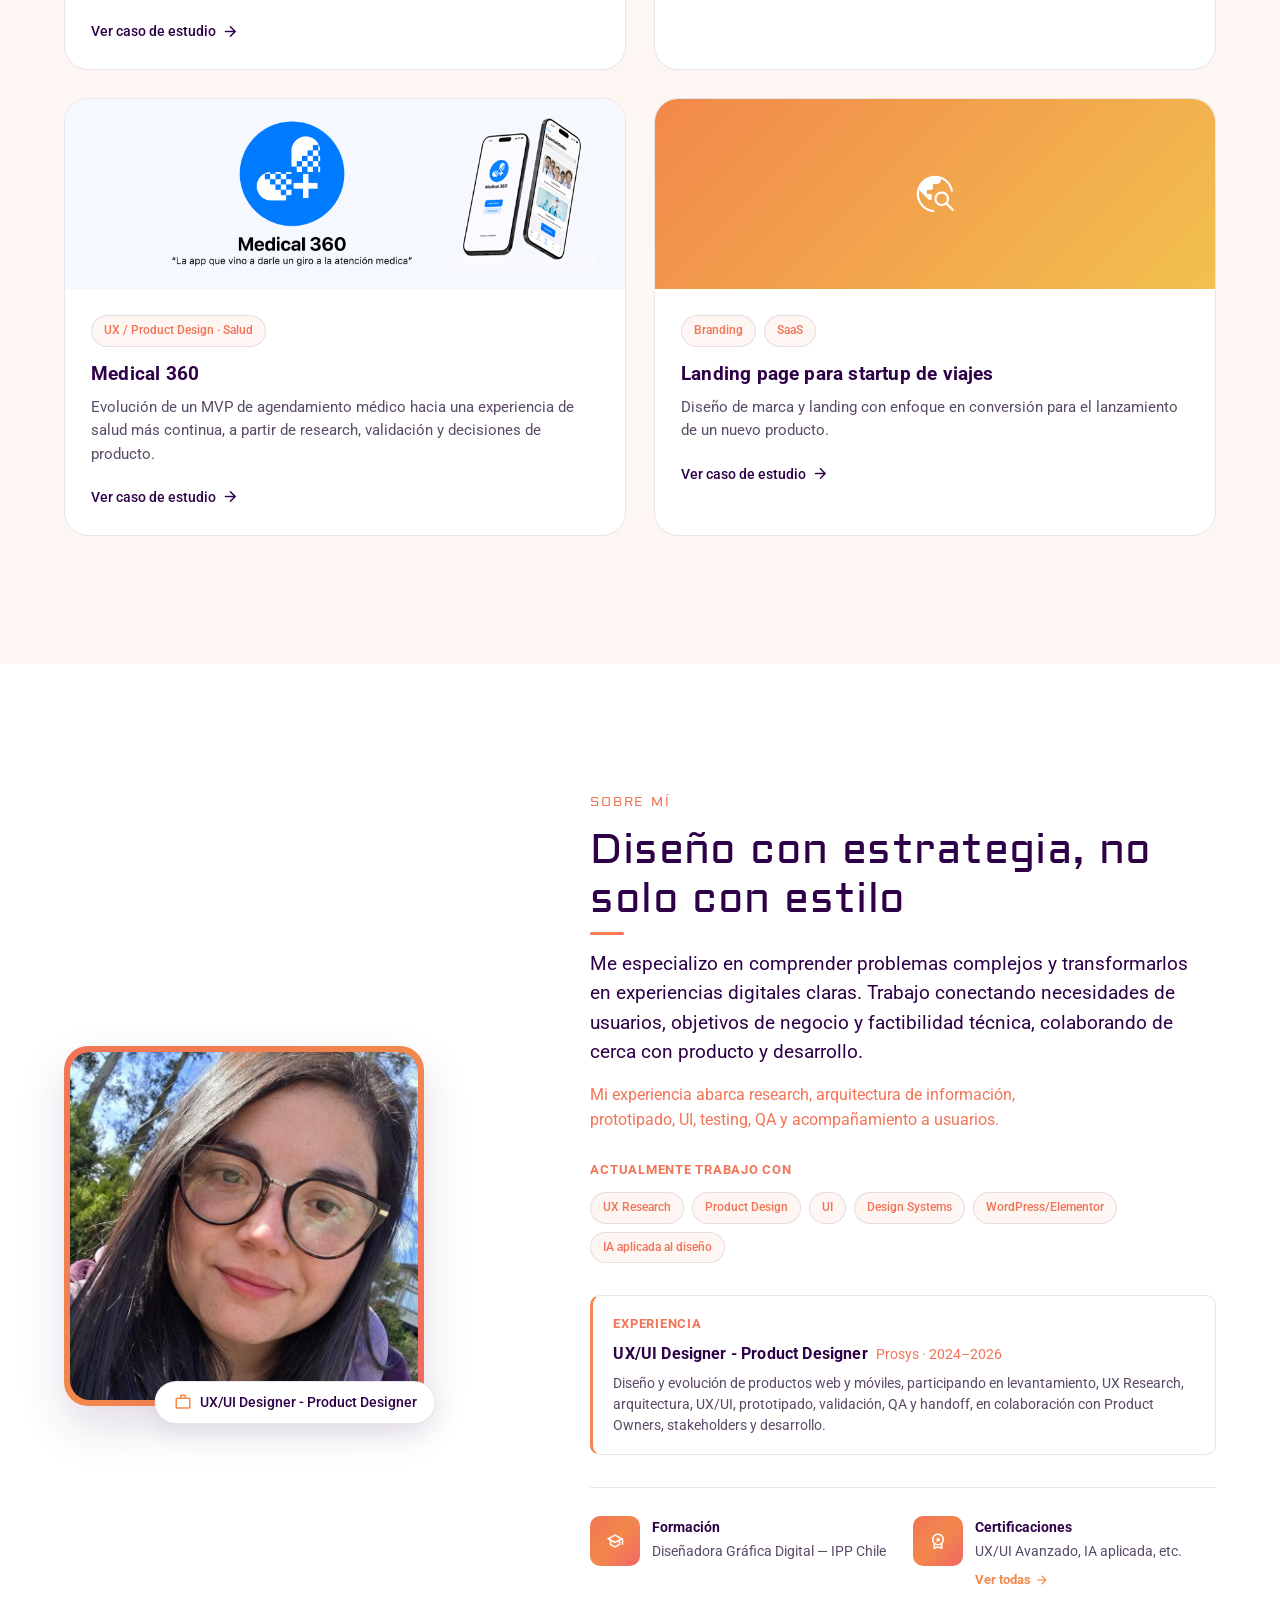
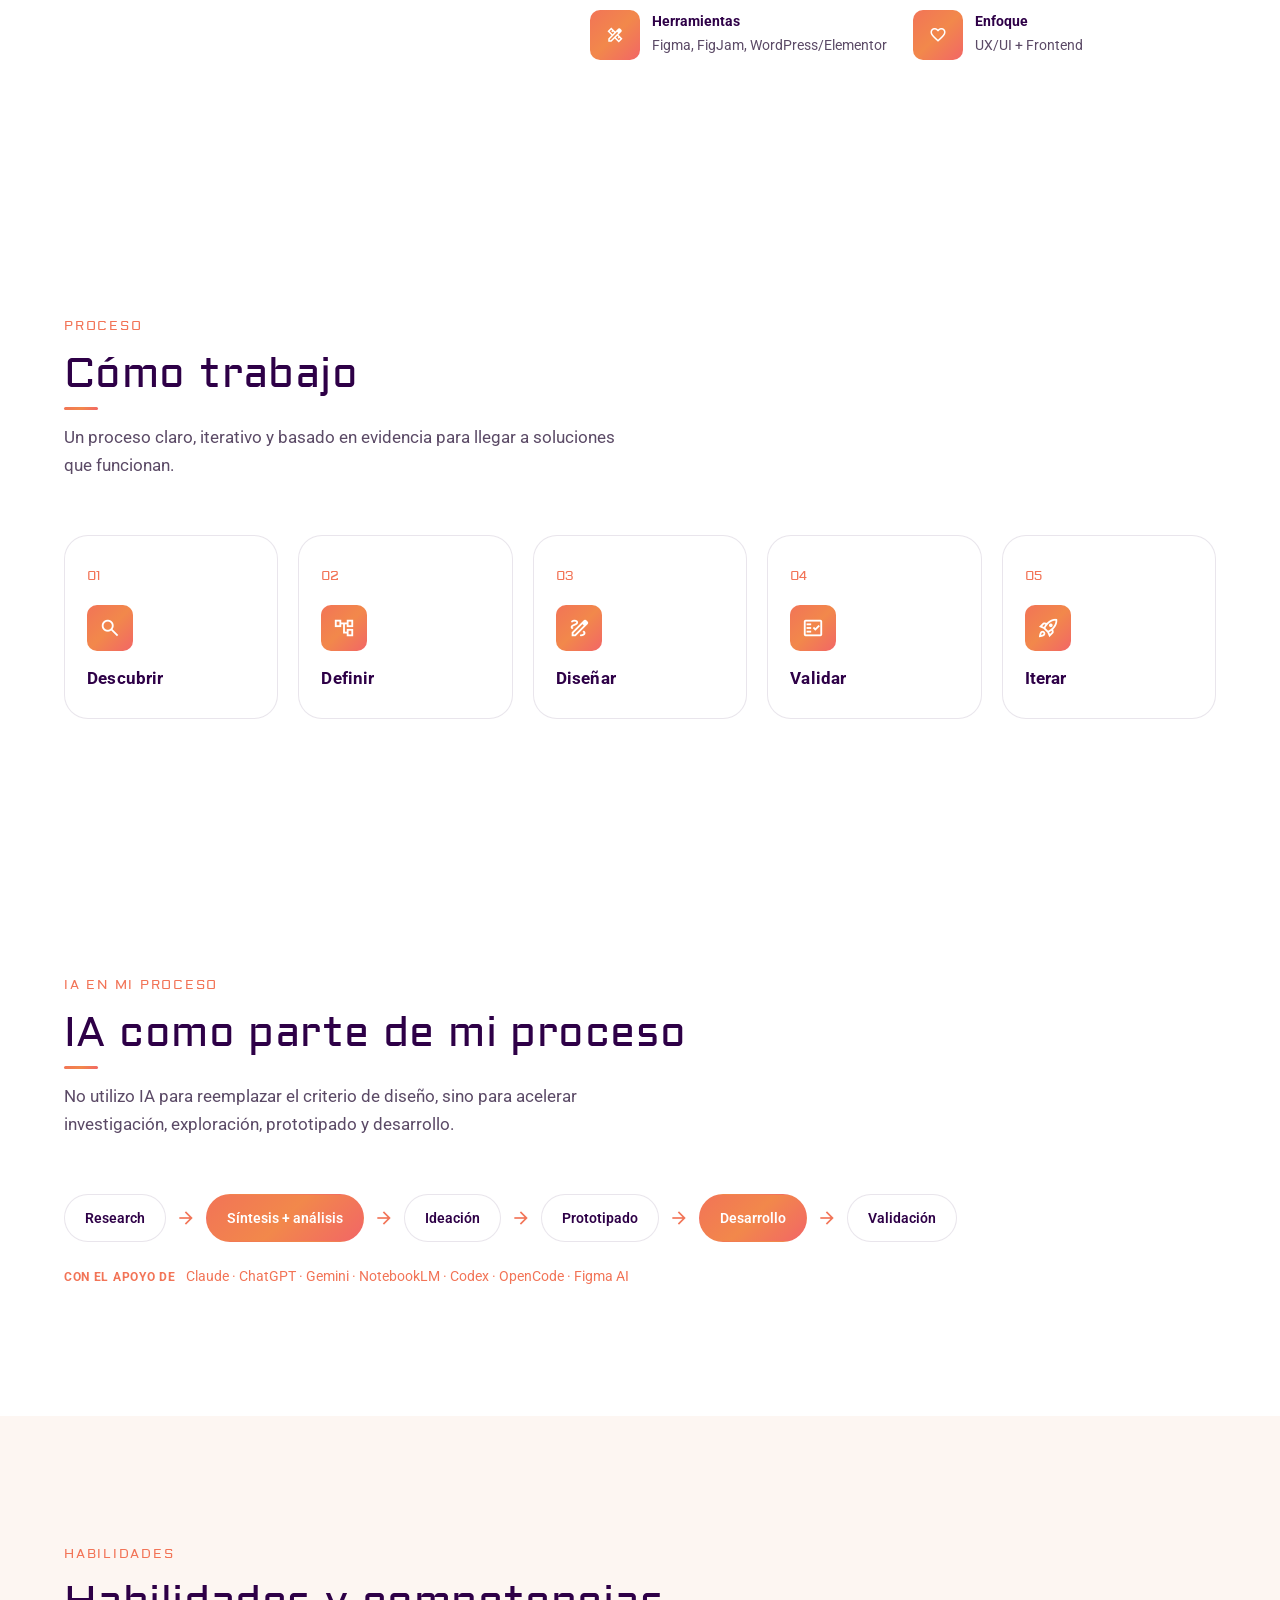
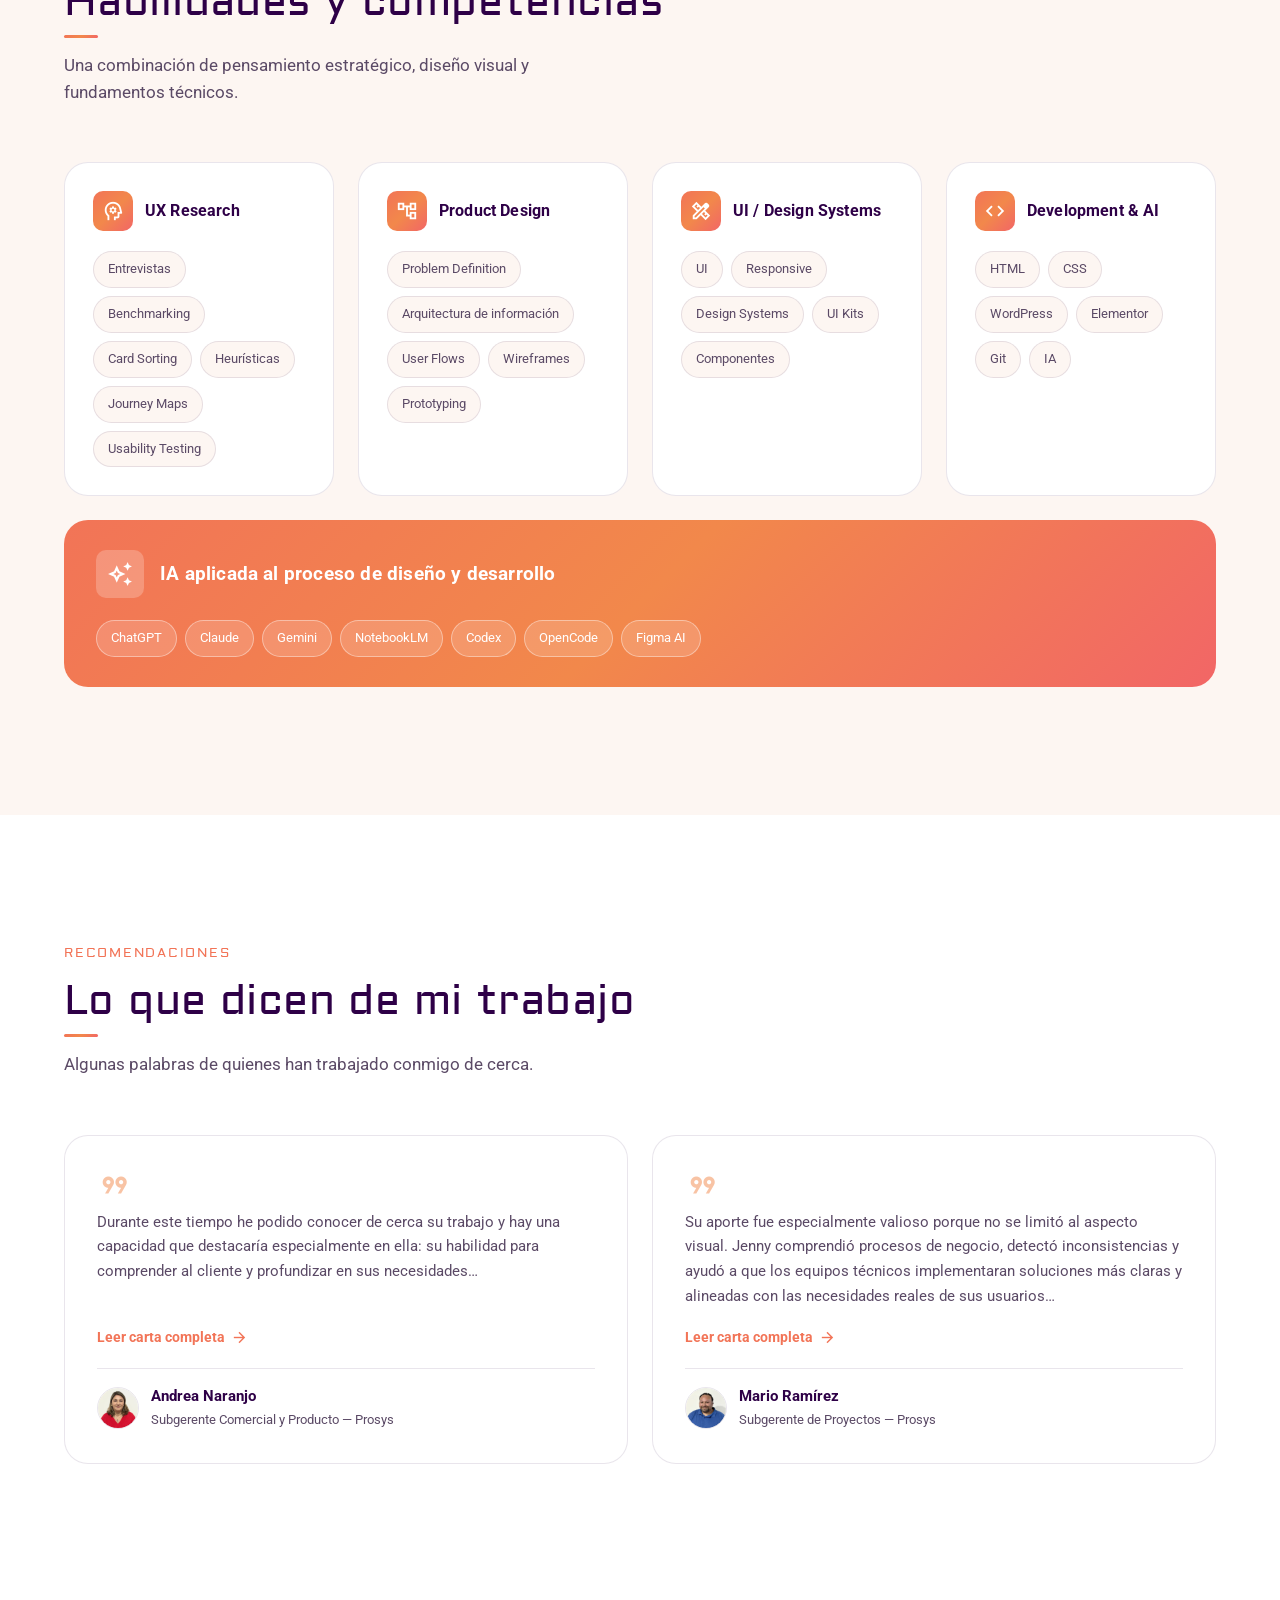
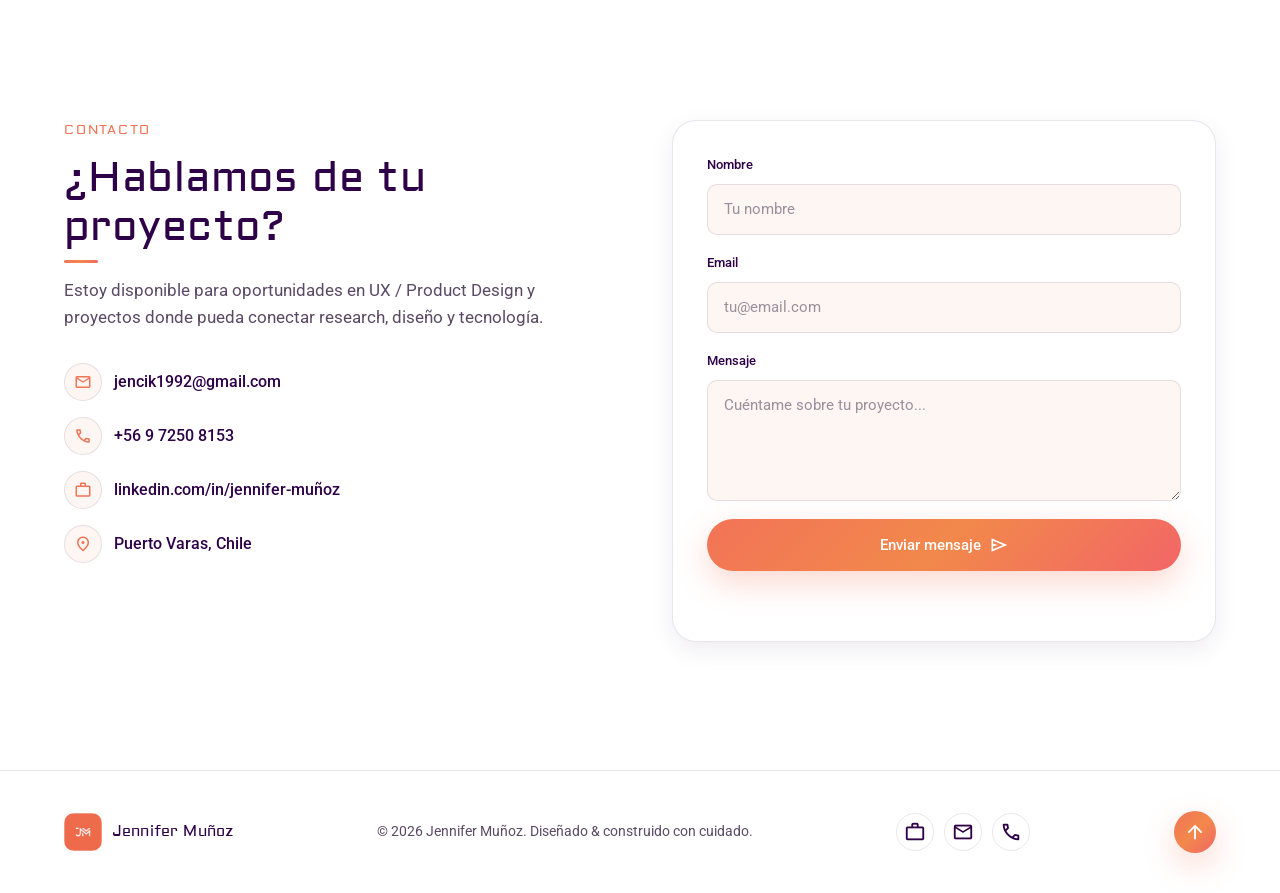
==== commit 2b4021ec: "actualizacion" ====
--- a/index.html
+++ b/index.html
@@ -221,7 +221,7 @@
         </div>
         <div class="about__badge">
           <span class="material-symbols-outlined">work</span>
-          UX / Product Designer
+          UX/UI Designer - Product Designer
         </div>
       </div>
 
@@ -251,7 +251,7 @@
         <div class="about__experience">
           <span class="about__experience-label">Experiencia</span>
           <div class="about__experience-head">
-            <h3>UX / Product Designer</h3>
+            <h3>UX/UI Designer - Product Designer</h3>
             <span class="about__experience-meta">Prosys · 2024–2026</span>
           </div>
           <p class="about__experience-desc">Diseño y evolución de productos web y móviles, participando en levantamiento, UX Research, arquitectura, UX/UI, prototipado, validación, QA y handoff, en colaboración con Product Owners, stakeholders y desarrollo.</p>
@@ -296,17 +296,19 @@
         <p class="eyebrow">Formación complementaria</p>
         <h3 class="cert-modal__title" id="cert-modal-title">Certificaciones</h3>
         <ul class="cert-modal__list">
-          <li>
-            <strong>Photoshop e Illustrator</strong>
-            <span>CoderHouse · 2023</span>
-          </li>
-          <li>
-            <strong>UX/UI</strong>
-            <span>CoderHouse · 2023</span>
-          </li>
-          <li>
-            <strong>UX/UI Avanzado</strong>
-            <span>CoderHouse · 2025</span>
+          <li class="cert-modal__career">
+            <span class="cert-modal__career-icon material-symbols-outlined" aria-hidden="true">military_tech</span>
+            <div class="cert-modal__career-body">
+              <span class="cert-modal__career-tag">Carrera completa</span>
+              <strong>Carrera de Desarrollo UX/UI</strong>
+              <span>CoderHouse · 124 horas · 2023–2026</span>
+              <ul class="cert-modal__career-includes">
+                <li><span class="material-symbols-outlined" aria-hidden="true">check_circle</span>Photoshop e Illustrator <em>· 2023</em></li>
+                <li><span class="material-symbols-outlined" aria-hidden="true">check_circle</span>UX/UI <em>· 2023</em></li>
+                <li><span class="material-symbols-outlined" aria-hidden="true">check_circle</span>UX/UI Avanzado <em>· 2025</em></li>
+                <li><span class="material-symbols-outlined" aria-hidden="true">check_circle</span>Desarrollo Web <em>· 2026</em></li>
+              </ul>
+            </div>
           </li>
           <li>
             <strong>Inteligencia Artificial: Técnicas de Aplicación y Perspectivas</strong>
@@ -319,10 +321,6 @@
           <li>
             <strong>Maximiza la IA en tu negocio (uso responsable de la IA)</strong>
             <span>Santander Open Academy · 2026</span>
-          </li>
-          <li>
-            <strong>Desarrollo Web (en curso)</strong>
-            <span>CoderHouse · 2026</span>
           </li>
         </ul>
       </div>
--- a/css/style.css
+++ b/css/style.css
@@ -634,6 +634,61 @@
   margin-bottom: 4px;
 }
 .cert-modal__list span { font-size: 13.5px; color: var(--color-text-secondary); }
+
+/* Tarjeta destacada: certificación de carrera (agrupa varios cursos) */
+.cert-modal__career {
+  display: flex;
+  gap: 14px;
+  padding: 18px !important;
+  border: 1px solid transparent;
+  border-radius: 16px;
+  background:
+    linear-gradient(var(--color-surface), var(--color-surface)) padding-box,
+    var(--gradient-accent) border-box;
+}
+.cert-modal__career-icon {
+  flex-shrink: 0;
+  width: 40px;
+  height: 40px;
+  display: grid;
+  place-items: center;
+  border-radius: 50%;
+  background: var(--gradient-accent);
+  color: #fff;
+  font-size: 22px;
+}
+.cert-modal__career-tag {
+  display: inline-block;
+  font-size: 11px;
+  font-weight: 700;
+  letter-spacing: 0.04em;
+  text-transform: uppercase;
+  color: var(--color-secondary);
+  margin-bottom: 4px;
+}
+.cert-modal__career-includes {
+  list-style: none;
+  margin: 12px 0 0;
+  padding: 12px 0 0;
+  border-top: 1px dashed var(--color-border);
+  display: flex;
+  flex-direction: column;
+  gap: 6px;
+}
+.cert-modal__career-includes li {
+  display: flex;
+  align-items: center;
+  gap: 6px;
+  font-size: 13px;
+  color: var(--color-text-body);
+  padding: 0;
+  border: none;
+}
+.cert-modal__career-includes .material-symbols-outlined {
+  font-size: 15px;
+  color: var(--color-secondary);
+}
+.cert-modal__career-includes em { font-style: normal; color: var(--color-text-secondary); }
 
 /* ---------- 8. PROYECTOS ---------- */
 .projects { background: var(--color-bg-alt); }
